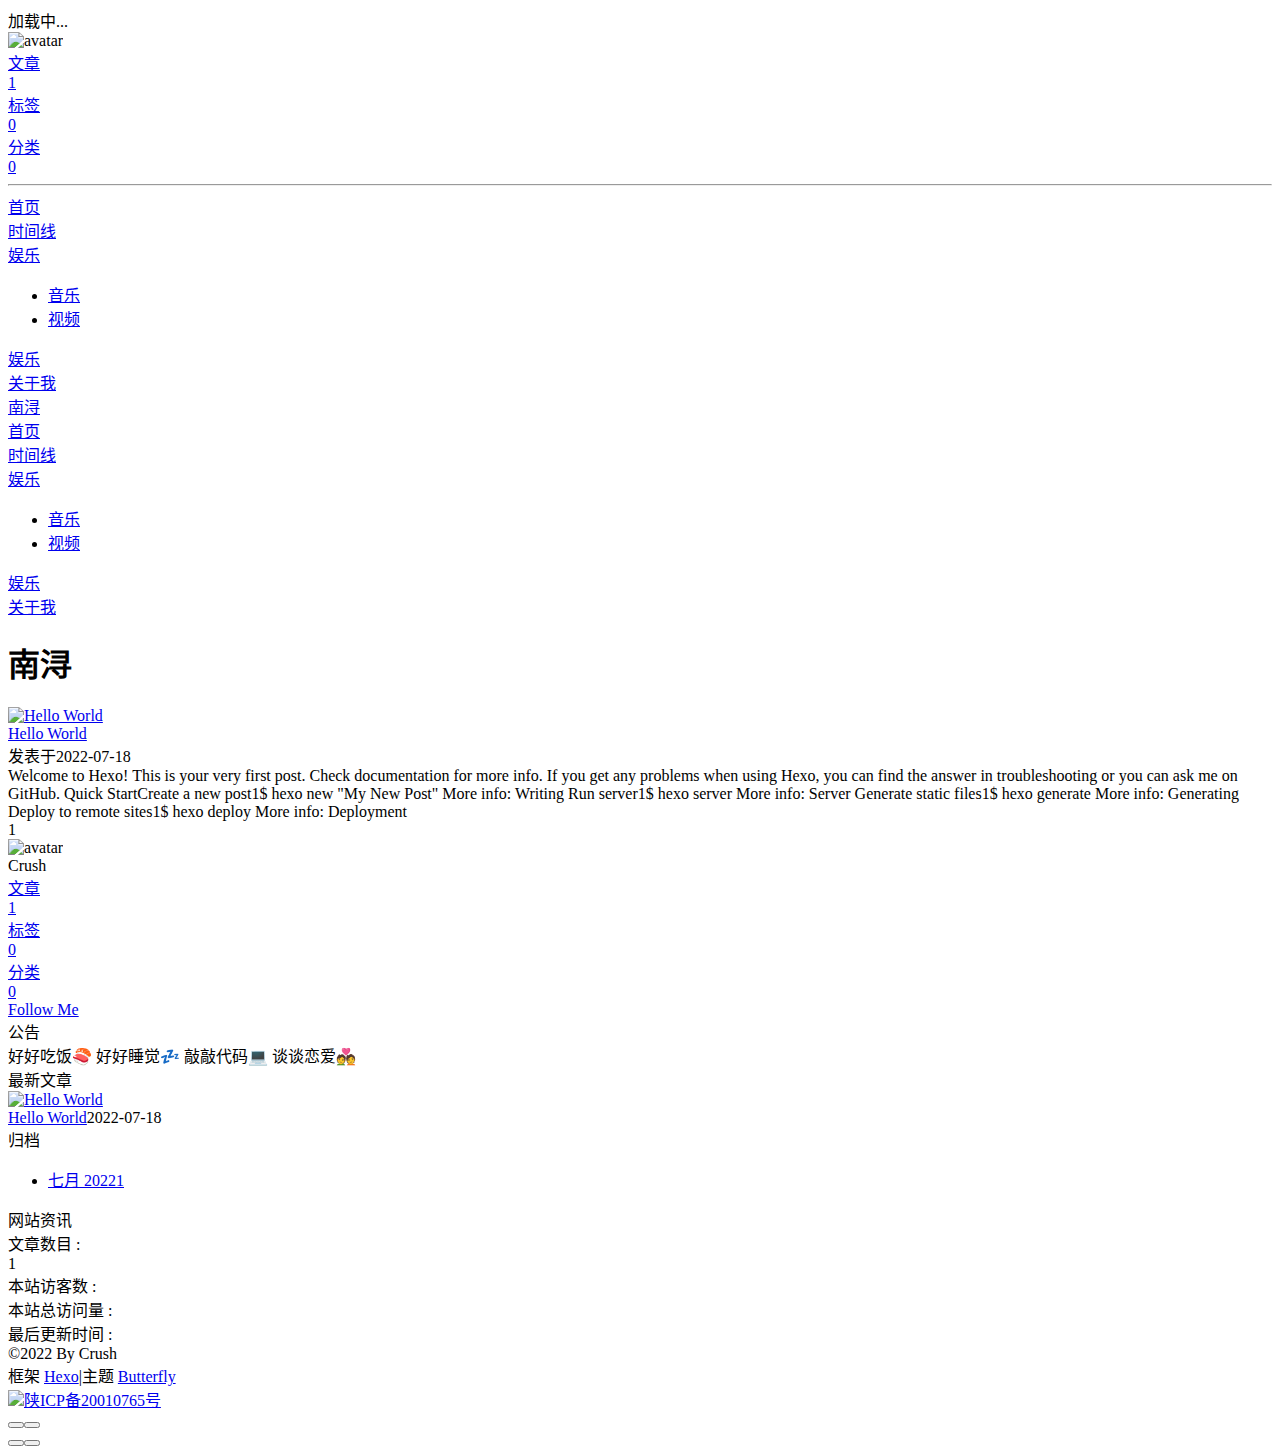
==== index.html @ 68c5a0be "修改网址参数" ====
<!DOCTYPE html><html lang="zh-CN" data-theme="light"><head><meta charset="UTF-8"><meta http-equiv="X-UA-Compatible" content="IE=edge"><meta name="viewport" content="width=device-width, initial-scale=1.0, maximum-scale=1.0, user-scalable=no"><title>南浔 - 如果你希望辉煌，那么你须脚不停步。</title><meta name="author" content="Crush"><meta name="copyright" content="Crush"><meta name="format-detection" content="telephone=no"><meta name="theme-color" content="#ffffff"><meta property="og:type" content="website">
<meta property="og:title" content="南浔">
<meta property="og:url" content="https://crush2020.github.io/index.html">
<meta property="og:site_name" content="南浔">
<meta property="og:locale" content="zh_CN">
<meta property="og:image" content="https://crush2020.github.io/img/user.jpg">
<meta property="article:author" content="Crush">
<meta name="twitter:card" content="summary">
<meta name="twitter:image" content="https://crush2020.github.io/img/user.jpg"><link rel="shortcut icon" href="/crush.github.io/img/favicon.png"><link rel="canonical" href="https://crush2020.github.io/"><link rel="preconnect" href="//cdn.jsdelivr.net"/><link rel="preconnect" href="//busuanzi.ibruce.info"/><link rel="stylesheet" href="/crush.github.io/css/index.css"><link rel="stylesheet" href="https://cdn.jsdelivr.net/npm/@fortawesome/fontawesome-free/css/all.min.css" media="print" onload="this.media='all'"><link rel="stylesheet" href="https://cdn.jsdelivr.net/npm/@fancyapps/ui/dist/fancybox.min.css" media="print" onload="this.media='all'"><script>const GLOBAL_CONFIG = { 
  root: '/crush.github.io/',
  algolia: undefined,
  localSearch: undefined,
  translate: undefined,
  noticeOutdate: undefined,
  highlight: {"plugin":"highlighjs","highlightCopy":true,"highlightLang":true,"highlightHeightLimit":false},
  copy: {
    success: '复制成功',
    error: '复制错误',
    noSupport: '浏览器不支持'
  },
  relativeDate: {
    homepage: false,
    post: false
  },
  runtime: '',
  date_suffix: {
    just: '刚刚',
    min: '分钟前',
    hour: '小时前',
    day: '天前',
    month: '个月前'
  },
  copyright: undefined,
  lightbox: 'fancybox',
  Snackbar: undefined,
  source: {
    justifiedGallery: {
      js: 'https://cdn.jsdelivr.net/npm/flickr-justified-gallery/dist/fjGallery.min.js',
      css: 'https://cdn.jsdelivr.net/npm/flickr-justified-gallery/dist/fjGallery.min.css'
    }
  },
  isPhotoFigcaption: false,
  islazyload: false,
  isAnchor: false
}</script><script id="config-diff">var GLOBAL_CONFIG_SITE = {
  title: '南浔',
  isPost: false,
  isHome: true,
  isHighlightShrink: false,
  isToc: false,
  postUpdate: '2022-07-19 15:09:48'
}</script><noscript><style type="text/css">
  #nav {
    opacity: 1
  }
  .justified-gallery img {
    opacity: 1
  }

  #recent-posts time,
  #post-meta time {
    display: inline !important
  }
</style></noscript><script>(win=>{
    win.saveToLocal = {
      set: function setWithExpiry(key, value, ttl) {
        if (ttl === 0) return
        const now = new Date()
        const expiryDay = ttl * 86400000
        const item = {
          value: value,
          expiry: now.getTime() + expiryDay,
        }
        localStorage.setItem(key, JSON.stringify(item))
      },

      get: function getWithExpiry(key) {
        const itemStr = localStorage.getItem(key)

        if (!itemStr) {
          return undefined
        }
        const item = JSON.parse(itemStr)
        const now = new Date()

        if (now.getTime() > item.expiry) {
          localStorage.removeItem(key)
          return undefined
        }
        return item.value
      }
    }
  
    win.getScript = url => new Promise((resolve, reject) => {
      const script = document.createElement('script')
      script.src = url
      script.async = true
      script.onerror = reject
      script.onload = script.onreadystatechange = function() {
        const loadState = this.readyState
        if (loadState && loadState !== 'loaded' && loadState !== 'complete') return
        script.onload = script.onreadystatechange = null
        resolve()
      }
      document.head.appendChild(script)
    })
  
      win.activateDarkMode = function () {
        document.documentElement.setAttribute('data-theme', 'dark')
        if (document.querySelector('meta[name="theme-color"]') !== null) {
          document.querySelector('meta[name="theme-color"]').setAttribute('content', '#0d0d0d')
        }
      }
      win.activateLightMode = function () {
        document.documentElement.setAttribute('data-theme', 'light')
        if (document.querySelector('meta[name="theme-color"]') !== null) {
          document.querySelector('meta[name="theme-color"]').setAttribute('content', '#ffffff')
        }
      }
      const t = saveToLocal.get('theme')
    
          if (t === 'dark') activateDarkMode()
          else if (t === 'light') activateLightMode()
        
      const asideStatus = saveToLocal.get('aside-status')
      if (asideStatus !== undefined) {
        if (asideStatus === 'hide') {
          document.documentElement.classList.add('hide-aside')
        } else {
          document.documentElement.classList.remove('hide-aside')
        }
      }
    
    const detectApple = () => {
      if(/iPad|iPhone|iPod|Macintosh/.test(navigator.userAgent)){
        document.documentElement.classList.add('apple')
      }
    }
    detectApple()
    })(window)</script><meta name="generator" content="Hexo 6.2.0"></head><body><div id="loading-box"><div class="loading-left-bg"></div><div class="loading-right-bg"></div><div class="spinner-box"><div class="configure-border-1"><div class="configure-core"></div></div><div class="configure-border-2"><div class="configure-core"></div></div><div class="loading-word">加载中...</div></div></div><div id="web_bg"></div><div id="sidebar"><div id="menu-mask"></div><div id="sidebar-menus"><div class="avatar-img is-center"><img src="/crush.github.io/img/user.jpg" onerror="onerror=null;src='/img/friend_404.gif'" alt="avatar"/></div><div class="sidebar-site-data site-data is-center"><a href="/crush.github.io/archives/"><div class="headline">文章</div><div class="length-num">1</div></a><a href="/crush.github.io/tags/"><div class="headline">标签</div><div class="length-num">0</div></a><a href="/crush.github.io/categories/"><div class="headline">分类</div><div class="length-num">0</div></a></div><hr/><div class="menus_items"><div class="menus_item"><a class="site-page" href="/crush.github.io/"><i class="fa-fw fas fa-home"></i><span> 首页</span></a></div><div class="menus_item"><a class="site-page" href="/crush.github.io/archives/"><i class="fa-fw fas fa-archive"></i><span> 时间线</span></a></div><div class="menus_item"><a class="site-page group" href="javascript:void(0);"><i class="fa-fw fas fa-list"></i><span> 娱乐</span><i class="fas fa-chevron-down"></i></a><ul class="menus_item_child"><li><a class="site-page child" href="/crush.github.io/music/"><i class="fa-fw fas fa-music"></i><span> 音乐</span></a></li><li><a class="site-page child" href="/crush.github.io/movies/"><i class="fa-fw fas fa-video"></i><span> 视频</span></a></li></ul></div><div class="menus_item"><a class="site-page" href="/crush.github.io/link/"><i class="fa-fw fas fa-link"></i><span> 娱乐</span></a></div><div class="menus_item"><a class="site-page" href="/crush.github.io/about/"><i class="fa-fw fas fa-heart"></i><span> 关于我</span></a></div></div></div></div><div class="page" id="body-wrap"><header class="full_page" id="page-header" style="background-image: url('/crush.github.io/img/back.jpg')"><nav id="nav"><span id="blog_name"><a id="site-name" href="/crush.github.io/">南浔</a></span><div id="menus"><div class="menus_items"><div class="menus_item"><a class="site-page" href="/crush.github.io/"><i class="fa-fw fas fa-home"></i><span> 首页</span></a></div><div class="menus_item"><a class="site-page" href="/crush.github.io/archives/"><i class="fa-fw fas fa-archive"></i><span> 时间线</span></a></div><div class="menus_item"><a class="site-page group" href="javascript:void(0);"><i class="fa-fw fas fa-list"></i><span> 娱乐</span><i class="fas fa-chevron-down"></i></a><ul class="menus_item_child"><li><a class="site-page child" href="/crush.github.io/music/"><i class="fa-fw fas fa-music"></i><span> 音乐</span></a></li><li><a class="site-page child" href="/crush.github.io/movies/"><i class="fa-fw fas fa-video"></i><span> 视频</span></a></li></ul></div><div class="menus_item"><a class="site-page" href="/crush.github.io/link/"><i class="fa-fw fas fa-link"></i><span> 娱乐</span></a></div><div class="menus_item"><a class="site-page" href="/crush.github.io/about/"><i class="fa-fw fas fa-heart"></i><span> 关于我</span></a></div></div><div id="toggle-menu"><a class="site-page"><i class="fas fa-bars fa-fw"></i></a></div></div></nav><div id="site-info"><h1 id="site-title">南浔</h1><div id="site-subtitle"><span id="subtitle"></span></div></div><div id="scroll-down"><i class="fas fa-angle-down scroll-down-effects"></i></div></header><main class="layout" id="content-inner"><div class="recent-posts" id="recent-posts"><div class="recent-post-item"><div class="post_cover left"><a href="/crush.github.io/2022/07/18/hello-world/" title="Hello World"><img class="post_bg" src="/crush.github.io/img/back.jpg" onerror="this.onerror=null;this.src='/crush.github.io/img/404.jpg'" alt="Hello World"></a></div><div class="recent-post-info"><a class="article-title" href="/crush.github.io/2022/07/18/hello-world/" title="Hello World">Hello World</a><div class="article-meta-wrap"><span class="post-meta-date"><i class="far fa-calendar-alt"></i><span class="article-meta-label">发表于</span><time datetime="2022-07-18T08:01:32.953Z" title="发表于 2022-07-18 16:01:32">2022-07-18</time></span></div><div class="content">Welcome to Hexo! This is your very first post. Check documentation for more info. If you get any problems when using Hexo, you can find the answer in troubleshooting or you can ask me on GitHub.
Quick StartCreate a new post1$ hexo new &quot;My New Post&quot;

More info: Writing
Run server1$ hexo server

More info: Server
Generate static files1$ hexo generate

More info: Generating
Deploy to remote sites1$ hexo deploy

More info: Deployment
</div></div></div><nav id="pagination"><div class="pagination"><span class="page-number current">1</span></div></nav></div><div class="aside-content" id="aside-content"><div class="card-widget card-info"><div class="is-center"><div class="avatar-img"><img src="/crush.github.io/img/user.jpg" onerror="this.onerror=null;this.src='/crush.github.io/img/friend_404.gif'" alt="avatar"/></div><div class="author-info__name">Crush</div><div class="author-info__description"></div></div><div class="card-info-data site-data is-center"><a href="/crush.github.io/archives/"><div class="headline">文章</div><div class="length-num">1</div></a><a href="/crush.github.io/tags/"><div class="headline">标签</div><div class="length-num">0</div></a><a href="/crush.github.io/categories/"><div class="headline">分类</div><div class="length-num">0</div></a></div><a id="card-info-btn" target="_blank" rel="noopener" href="https://github.com/crush2020"><i class="fab fa-github"></i><span>Follow Me</span></a></div><div class="card-widget card-announcement"><div class="item-headline"><i class="fas fa-bullhorn fa-shake"></i><span>公告</span></div><div class="announcement_content">好好吃饭🍣 好好睡觉💤 敲敲代码💻 谈谈恋爱💑</div></div><div class="sticky_layout"><div class="card-widget card-recent-post"><div class="item-headline"><i class="fas fa-history"></i><span>最新文章</span></div><div class="aside-list"><div class="aside-list-item"><a class="thumbnail" href="/crush.github.io/2022/07/18/hello-world/" title="Hello World"><img src="/crush.github.io/img/back.jpg" onerror="this.onerror=null;this.src='/crush.github.io/img/404.jpg'" alt="Hello World"/></a><div class="content"><a class="title" href="/crush.github.io/2022/07/18/hello-world/" title="Hello World">Hello World</a><time datetime="2022-07-18T08:01:32.953Z" title="发表于 2022-07-18 16:01:32">2022-07-18</time></div></div></div></div><div class="card-widget card-archives"><div class="item-headline"><i class="fas fa-archive"></i><span>归档</span></div><ul class="card-archive-list"><li class="card-archive-list-item"><a class="card-archive-list-link" href="/crush.github.io/archives/2022/07/"><span class="card-archive-list-date">七月 2022</span><span class="card-archive-list-count">1</span></a></li></ul></div><div class="card-widget card-webinfo"><div class="item-headline"><i class="fas fa-chart-line"></i><span>网站资讯</span></div><div class="webinfo"><div class="webinfo-item"><div class="item-name">文章数目 :</div><div class="item-count">1</div></div><div class="webinfo-item"><div class="item-name">本站访客数 :</div><div class="item-count" id="busuanzi_value_site_uv"><i class="fa-solid fa-spinner fa-spin"></i></div></div><div class="webinfo-item"><div class="item-name">本站总访问量 :</div><div class="item-count" id="busuanzi_value_site_pv"><i class="fa-solid fa-spinner fa-spin"></i></div></div><div class="webinfo-item"><div class="item-name">最后更新时间 :</div><div class="item-count" id="last-push-date" data-lastPushDate="2022-07-19T07:09:48.353Z"><i class="fa-solid fa-spinner fa-spin"></i></div></div></div></div></div></div></main><footer id="footer" style="background-image: url('/crush.github.io/img/back.jpg')"><div id="footer-wrap"><div class="copyright">&copy;2022 By Crush</div><div class="framework-info"><span>框架 </span><a target="_blank" rel="noopener" href="https://hexo.io">Hexo</a><span class="footer-separator">|</span><span>主题 </span><a target="_blank" rel="noopener" href="https://github.com/jerryc127/hexo-theme-butterfly">Butterfly</a></div><div class="footer_custom_text"><a target="_blank" rel="noopener" href="https://beian.miit.gov.cn/#/Integrated/index"><img class="icp-icon" src="https://g.csdnimg.cn/common/csdn-footer/images/badge.png"><span>陕ICP备20010765号</span></a></div></div></footer></div><div id="rightside"><div id="rightside-config-hide"><button id="darkmode" type="button" title="浅色和深色模式转换"><i class="fas fa-adjust"></i></button><button id="hide-aside-btn" type="button" title="单栏和双栏切换"><i class="fas fa-arrows-alt-h"></i></button></div><div id="rightside-config-show"><button id="rightside_config" type="button" title="设置"><i class="fas fa-cog fa-spin"></i></button><button id="go-up" type="button" title="回到顶部"><i class="fas fa-arrow-up"></i></button></div></div><div><script src="/crush.github.io/js/utils.js"></script><script src="/crush.github.io/js/main.js"></script><script src="https://cdn.jsdelivr.net/npm/@fancyapps/ui/dist/fancybox.umd.min.js"></script><script>var preloader = {
  endLoading: () => {
    document.body.style.overflow = 'auto';
    document.getElementById('loading-box').classList.add("loaded")
  },
  initLoading: () => {
    document.body.style.overflow = '';
    document.getElementById('loading-box').classList.remove("loaded")

  }
}
window.addEventListener('load',preloader.endLoading())</script><div class="js-pjax"><script>function subtitleType () {
  if (true) { 
    window.typed = new Typed("#subtitle", {
      strings: ["总是有人要赢的，为什么不能是我呢？"],
      startDelay: 300,
      typeSpeed: 150,
      loop: true,
      backSpeed: 50
    })
  } else {
    document.getElementById("subtitle").innerHTML = '总是有人要赢的，为什么不能是我呢？'
  }
}

if (true) {
  if (typeof Typed === 'function') {
    subtitleType()
  } else {
    getScript('https://cdn.jsdelivr.net/npm/typed.js/lib/typed.min.js').then(subtitleType)
  }
} else {
  subtitleType()
}</script></div><script id="click-show-text" src="https://cdn.jsdelivr.net/npm/butterfly-extsrc/dist/click-show-text.min.js" data-mobile="false" data-text="哈哈哈,嘻嘻嘻,嘤嘤嘤,嗡嗡嗡,喵喵喵" data-fontsize="15px" data-random="false" async="async"></script><script async data-pjax src="//busuanzi.ibruce.info/busuanzi/2.3/busuanzi.pure.mini.js"></script></div></body></html>
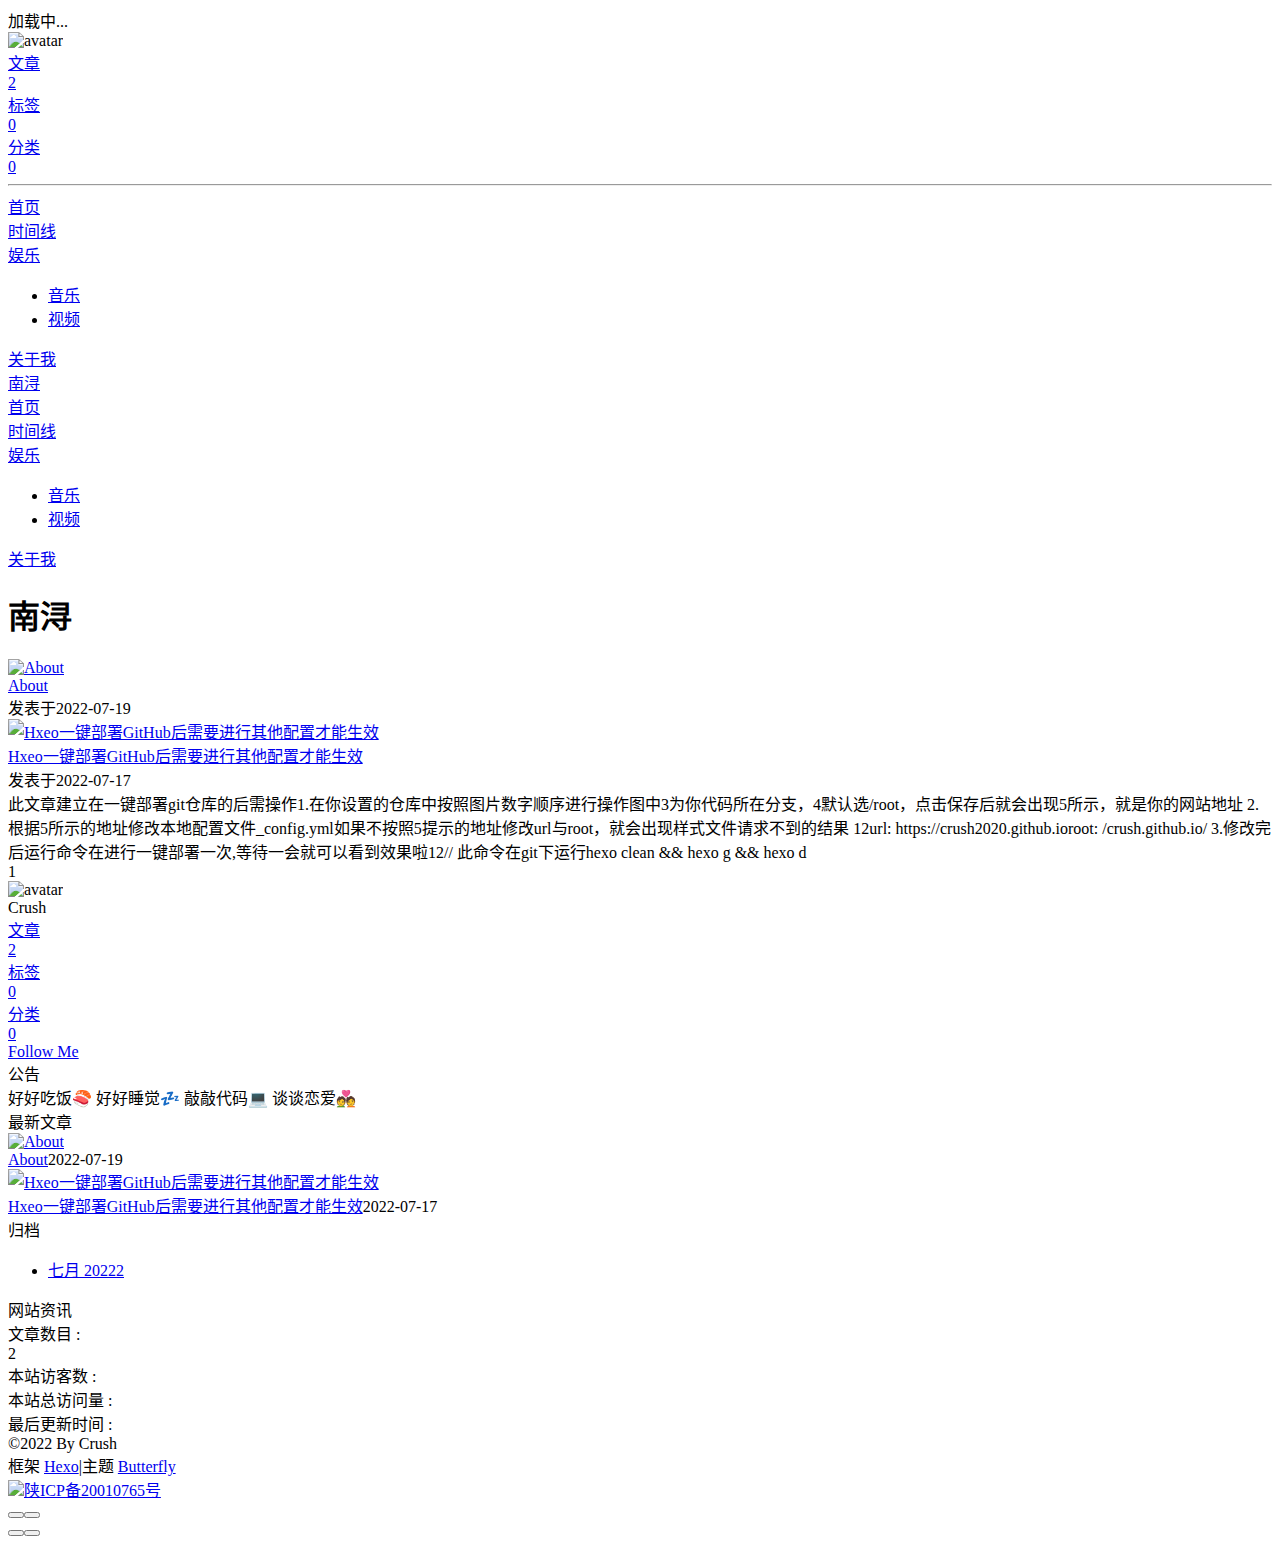
==== commit f573ad17: "修改网址参数" ====
--- a/index.html
+++ b/index.html
@@ -48,7 +48,7 @@
   isHome: true,
   isHighlightShrink: false,
   isToc: false,
-  postUpdate: '2022-07-19 15:09:48'
+  postUpdate: '2022-07-20 14:26:34'
 }</script><noscript><style type="text/css">
   #nav {
     opacity: 1
@@ -137,20 +137,11 @@
       }
     }
     detectApple()
-    })(window)</script><meta name="generator" content="Hexo 6.2.0"></head><body><div id="loading-box"><div class="loading-left-bg"></div><div class="loading-right-bg"></div><div class="spinner-box"><div class="configure-border-1"><div class="configure-core"></div></div><div class="configure-border-2"><div class="configure-core"></div></div><div class="loading-word">加载中...</div></div></div><div id="web_bg"></div><div id="sidebar"><div id="menu-mask"></div><div id="sidebar-menus"><div class="avatar-img is-center"><img src="/crush.github.io/img/user.jpg" onerror="onerror=null;src='/img/friend_404.gif'" alt="avatar"/></div><div class="sidebar-site-data site-data is-center"><a href="/crush.github.io/archives/"><div class="headline">文章</div><div class="length-num">1</div></a><a href="/crush.github.io/tags/"><div class="headline">标签</div><div class="length-num">0</div></a><a href="/crush.github.io/categories/"><div class="headline">分类</div><div class="length-num">0</div></a></div><hr/><div class="menus_items"><div class="menus_item"><a class="site-page" href="/crush.github.io/"><i class="fa-fw fas fa-home"></i><span> 首页</span></a></div><div class="menus_item"><a class="site-page" href="/crush.github.io/archives/"><i class="fa-fw fas fa-archive"></i><span> 时间线</span></a></div><div class="menus_item"><a class="site-page group" href="javascript:void(0);"><i class="fa-fw fas fa-list"></i><span> 娱乐</span><i class="fas fa-chevron-down"></i></a><ul class="menus_item_child"><li><a class="site-page child" href="/crush.github.io/music/"><i class="fa-fw fas fa-music"></i><span> 音乐</span></a></li><li><a class="site-page child" href="/crush.github.io/movies/"><i class="fa-fw fas fa-video"></i><span> 视频</span></a></li></ul></div><div class="menus_item"><a class="site-page" href="/crush.github.io/link/"><i class="fa-fw fas fa-link"></i><span> 娱乐</span></a></div><div class="menus_item"><a class="site-page" href="/crush.github.io/about/"><i class="fa-fw fas fa-heart"></i><span> 关于我</span></a></div></div></div></div><div class="page" id="body-wrap"><header class="full_page" id="page-header" style="background-image: url('/crush.github.io/img/back.jpg')"><nav id="nav"><span id="blog_name"><a id="site-name" href="/crush.github.io/">南浔</a></span><div id="menus"><div class="menus_items"><div class="menus_item"><a class="site-page" href="/crush.github.io/"><i class="fa-fw fas fa-home"></i><span> 首页</span></a></div><div class="menus_item"><a class="site-page" href="/crush.github.io/archives/"><i class="fa-fw fas fa-archive"></i><span> 时间线</span></a></div><div class="menus_item"><a class="site-page group" href="javascript:void(0);"><i class="fa-fw fas fa-list"></i><span> 娱乐</span><i class="fas fa-chevron-down"></i></a><ul class="menus_item_child"><li><a class="site-page child" href="/crush.github.io/music/"><i class="fa-fw fas fa-music"></i><span> 音乐</span></a></li><li><a class="site-page child" href="/crush.github.io/movies/"><i class="fa-fw fas fa-video"></i><span> 视频</span></a></li></ul></div><div class="menus_item"><a class="site-page" href="/crush.github.io/link/"><i class="fa-fw fas fa-link"></i><span> 娱乐</span></a></div><div class="menus_item"><a class="site-page" href="/crush.github.io/about/"><i class="fa-fw fas fa-heart"></i><span> 关于我</span></a></div></div><div id="toggle-menu"><a class="site-page"><i class="fas fa-bars fa-fw"></i></a></div></div></nav><div id="site-info"><h1 id="site-title">南浔</h1><div id="site-subtitle"><span id="subtitle"></span></div></div><div id="scroll-down"><i class="fas fa-angle-down scroll-down-effects"></i></div></header><main class="layout" id="content-inner"><div class="recent-posts" id="recent-posts"><div class="recent-post-item"><div class="post_cover left"><a href="/crush.github.io/2022/07/18/hello-world/" title="Hello World"><img class="post_bg" src="/crush.github.io/img/back.jpg" onerror="this.onerror=null;this.src='/crush.github.io/img/404.jpg'" alt="Hello World"></a></div><div class="recent-post-info"><a class="article-title" href="/crush.github.io/2022/07/18/hello-world/" title="Hello World">Hello World</a><div class="article-meta-wrap"><span class="post-meta-date"><i class="far fa-calendar-alt"></i><span class="article-meta-label">发表于</span><time datetime="2022-07-18T08:01:32.953Z" title="发表于 2022-07-18 16:01:32">2022-07-18</time></span></div><div class="content">Welcome to Hexo! This is your very first post. Check documentation for more info. If you get any problems when using Hexo, you can find the answer in troubleshooting or you can ask me on GitHub.
-Quick StartCreate a new post1$ hexo new &quot;My New Post&quot;
+    })(window)</script><meta name="generator" content="Hexo 6.2.0"></head><body><div id="loading-box"><div class="loading-left-bg"></div><div class="loading-right-bg"></div><div class="spinner-box"><div class="configure-border-1"><div class="configure-core"></div></div><div class="configure-border-2"><div class="configure-core"></div></div><div class="loading-word">加载中...</div></div></div><div id="web_bg"></div><div id="sidebar"><div id="menu-mask"></div><div id="sidebar-menus"><div class="avatar-img is-center"><img src="/crush.github.io/img/user.jpg" onerror="onerror=null;src='/img/friend_404.gif'" alt="avatar"/></div><div class="sidebar-site-data site-data is-center"><a href="/crush.github.io/archives/"><div class="headline">文章</div><div class="length-num">2</div></a><a href="/crush.github.io/tags/"><div class="headline">标签</div><div class="length-num">0</div></a><a href="/crush.github.io/categories/"><div class="headline">分类</div><div class="length-num">0</div></a></div><hr/><div class="menus_items"><div class="menus_item"><a class="site-page" href="/crush.github.io/"><i class="fa-fw fas fa-home"></i><span> 首页</span></a></div><div class="menus_item"><a class="site-page" href="/crush.github.io/archives/"><i class="fa-fw fas fa-archive"></i><span> 时间线</span></a></div><div class="menus_item"><a class="site-page group" href="javascript:void(0);"><i class="fa-fw fas fa-list"></i><span> 娱乐</span><i class="fas fa-chevron-down"></i></a><ul class="menus_item_child"><li><a class="site-page child" href="/crush.github.io/music/"><i class="fa-fw fas fa-music"></i><span> 音乐</span></a></li><li><a class="site-page child" href="/crush.github.io/movies/"><i class="fa-fw fas fa-video"></i><span> 视频</span></a></li></ul></div><div class="menus_item"><a class="site-page" href="/crush.github.io/about/"><i class="fa-fw fas fa-heart"></i><span> 关于我</span></a></div></div></div></div><div class="page" id="body-wrap"><header class="full_page" id="page-header" style="background-image: url('/crush.github.io/img/back.jpg')"><nav id="nav"><span id="blog_name"><a id="site-name" href="/crush.github.io/">南浔</a></span><div id="menus"><div class="menus_items"><div class="menus_item"><a class="site-page" href="/crush.github.io/"><i class="fa-fw fas fa-home"></i><span> 首页</span></a></div><div class="menus_item"><a class="site-page" href="/crush.github.io/archives/"><i class="fa-fw fas fa-archive"></i><span> 时间线</span></a></div><div class="menus_item"><a class="site-page group" href="javascript:void(0);"><i class="fa-fw fas fa-list"></i><span> 娱乐</span><i class="fas fa-chevron-down"></i></a><ul class="menus_item_child"><li><a class="site-page child" href="/crush.github.io/music/"><i class="fa-fw fas fa-music"></i><span> 音乐</span></a></li><li><a class="site-page child" href="/crush.github.io/movies/"><i class="fa-fw fas fa-video"></i><span> 视频</span></a></li></ul></div><div class="menus_item"><a class="site-page" href="/crush.github.io/about/"><i class="fa-fw fas fa-heart"></i><span> 关于我</span></a></div></div><div id="toggle-menu"><a class="site-page"><i class="fas fa-bars fa-fw"></i></a></div></div></nav><div id="site-info"><h1 id="site-title">南浔</h1><div id="site-subtitle"><span id="subtitle"></span></div></div><div id="scroll-down"><i class="fas fa-angle-down scroll-down-effects"></i></div></header><main class="layout" id="content-inner"><div class="recent-posts" id="recent-posts"><div class="recent-post-item"><div class="post_cover left"><a href="/crush.github.io/2022/07/19/About/" title="About"><img class="post_bg" src="/crush.github.io/img/back.jpg" onerror="this.onerror=null;this.src='/crush.github.io/img/404.jpg'" alt="About"></a></div><div class="recent-post-info"><a class="article-title" href="/crush.github.io/2022/07/19/About/" title="About">About</a><div class="article-meta-wrap"><span class="post-meta-date"><i class="far fa-calendar-alt"></i><span class="article-meta-label">发表于</span><time datetime="2022-07-19T07:36:34.000Z" title="发表于 2022-07-19 15:36:34">2022-07-19</time></span></div><div class="content"></div></div></div><div class="recent-post-item"><div class="post_cover right"><a href="/crush.github.io/2022/07/17/GitHubPages/" title="Hxeo一键部署GitHub后需要进行其他配置才能生效"><img class="post_bg" src="/crush.github.io/img/back.jpg" onerror="this.onerror=null;this.src='/crush.github.io/img/404.jpg'" alt="Hxeo一键部署GitHub后需要进行其他配置才能生效"></a></div><div class="recent-post-info"><a class="article-title" href="/crush.github.io/2022/07/17/GitHubPages/" title="Hxeo一键部署GitHub后需要进行其他配置才能生效">Hxeo一键部署GitHub后需要进行其他配置才能生效</a><div class="article-meta-wrap"><span class="post-meta-date"><i class="far fa-calendar-alt"></i><span class="article-meta-label">发表于</span><time datetime="2022-07-17T07:36:34.000Z" title="发表于 2022-07-17 15:36:34">2022-07-17</time></span></div><div class="content">此文章建立在一键部署git仓库的后需操作1.在你设置的仓库中按照图片数字顺序进行操作图中3为你代码所在分支，4默认选&#x2F;root，点击保存后就会出现5所示，就是你的网站地址
+2.根据5所示的地址修改本地配置文件_config.yml如果不按照5提示的地址修改url与root，就会出现样式文件请求不到的结果
+12url: https://crush2020.github.ioroot: /crush.github.io/
 
-More info: Writing
-Run server1$ hexo server
-
-More info: Server
-Generate static files1$ hexo generate
-
-More info: Generating
-Deploy to remote sites1$ hexo deploy
-
-More info: Deployment
-</div></div></div><nav id="pagination"><div class="pagination"><span class="page-number current">1</span></div></nav></div><div class="aside-content" id="aside-content"><div class="card-widget card-info"><div class="is-center"><div class="avatar-img"><img src="/crush.github.io/img/user.jpg" onerror="this.onerror=null;this.src='/crush.github.io/img/friend_404.gif'" alt="avatar"/></div><div class="author-info__name">Crush</div><div class="author-info__description"></div></div><div class="card-info-data site-data is-center"><a href="/crush.github.io/archives/"><div class="headline">文章</div><div class="length-num">1</div></a><a href="/crush.github.io/tags/"><div class="headline">标签</div><div class="length-num">0</div></a><a href="/crush.github.io/categories/"><div class="headline">分类</div><div class="length-num">0</div></a></div><a id="card-info-btn" target="_blank" rel="noopener" href="https://github.com/crush2020"><i class="fab fa-github"></i><span>Follow Me</span></a></div><div class="card-widget card-announcement"><div class="item-headline"><i class="fas fa-bullhorn fa-shake"></i><span>公告</span></div><div class="announcement_content">好好吃饭🍣 好好睡觉💤 敲敲代码💻 谈谈恋爱💑</div></div><div class="sticky_layout"><div class="card-widget card-recent-post"><div class="item-headline"><i class="fas fa-history"></i><span>最新文章</span></div><div class="aside-list"><div class="aside-list-item"><a class="thumbnail" href="/crush.github.io/2022/07/18/hello-world/" title="Hello World"><img src="/crush.github.io/img/back.jpg" onerror="this.onerror=null;this.src='/crush.github.io/img/404.jpg'" alt="Hello World"/></a><div class="content"><a class="title" href="/crush.github.io/2022/07/18/hello-world/" title="Hello World">Hello World</a><time datetime="2022-07-18T08:01:32.953Z" title="发表于 2022-07-18 16:01:32">2022-07-18</time></div></div></div></div><div class="card-widget card-archives"><div class="item-headline"><i class="fas fa-archive"></i><span>归档</span></div><ul class="card-archive-list"><li class="card-archive-list-item"><a class="card-archive-list-link" href="/crush.github.io/archives/2022/07/"><span class="card-archive-list-date">七月 2022</span><span class="card-archive-list-count">1</span></a></li></ul></div><div class="card-widget card-webinfo"><div class="item-headline"><i class="fas fa-chart-line"></i><span>网站资讯</span></div><div class="webinfo"><div class="webinfo-item"><div class="item-name">文章数目 :</div><div class="item-count">1</div></div><div class="webinfo-item"><div class="item-name">本站访客数 :</div><div class="item-count" id="busuanzi_value_site_uv"><i class="fa-solid fa-spinner fa-spin"></i></div></div><div class="webinfo-item"><div class="item-name">本站总访问量 :</div><div class="item-count" id="busuanzi_value_site_pv"><i class="fa-solid fa-spinner fa-spin"></i></div></div><div class="webinfo-item"><div class="item-name">最后更新时间 :</div><div class="item-count" id="last-push-date" data-lastPushDate="2022-07-19T07:09:48.353Z"><i class="fa-solid fa-spinner fa-spin"></i></div></div></div></div></div></div></main><footer id="footer" style="background-image: url('/crush.github.io/img/back.jpg')"><div id="footer-wrap"><div class="copyright">&copy;2022 By Crush</div><div class="framework-info"><span>框架 </span><a target="_blank" rel="noopener" href="https://hexo.io">Hexo</a><span class="footer-separator">|</span><span>主题 </span><a target="_blank" rel="noopener" href="https://github.com/jerryc127/hexo-theme-butterfly">Butterfly</a></div><div class="footer_custom_text"><a target="_blank" rel="noopener" href="https://beian.miit.gov.cn/#/Integrated/index"><img class="icp-icon" src="https://g.csdnimg.cn/common/csdn-footer/images/badge.png"><span>陕ICP备20010765号</span></a></div></div></footer></div><div id="rightside"><div id="rightside-config-hide"><button id="darkmode" type="button" title="浅色和深色模式转换"><i class="fas fa-adjust"></i></button><button id="hide-aside-btn" type="button" title="单栏和双栏切换"><i class="fas fa-arrows-alt-h"></i></button></div><div id="rightside-config-show"><button id="rightside_config" type="button" title="设置"><i class="fas fa-cog fa-spin"></i></button><button id="go-up" type="button" title="回到顶部"><i class="fas fa-arrow-up"></i></button></div></div><div><script src="/crush.github.io/js/utils.js"></script><script src="/crush.github.io/js/main.js"></script><script src="https://cdn.jsdelivr.net/npm/@fancyapps/ui/dist/fancybox.umd.min.js"></script><script>var preloader = {
+3.修改完后运行命令在进行一键部署一次,等待一会就可以看到效果啦12// 此命令在git下运行hexo clean &amp;&amp; hexo g &amp;&amp; hexo d</div></div></div><nav id="pagination"><div class="pagination"><span class="page-number current">1</span></div></nav></div><div class="aside-content" id="aside-content"><div class="card-widget card-info"><div class="is-center"><div class="avatar-img"><img src="/crush.github.io/img/user.jpg" onerror="this.onerror=null;this.src='/crush.github.io/img/friend_404.gif'" alt="avatar"/></div><div class="author-info__name">Crush</div><div class="author-info__description"></div></div><div class="card-info-data site-data is-center"><a href="/crush.github.io/archives/"><div class="headline">文章</div><div class="length-num">2</div></a><a href="/crush.github.io/tags/"><div class="headline">标签</div><div class="length-num">0</div></a><a href="/crush.github.io/categories/"><div class="headline">分类</div><div class="length-num">0</div></a></div><a id="card-info-btn" target="_blank" rel="noopener" href="https://github.com/crush2020"><i class="fab fa-github"></i><span>Follow Me</span></a></div><div class="card-widget card-announcement"><div class="item-headline"><i class="fas fa-bullhorn fa-shake"></i><span>公告</span></div><div class="announcement_content">好好吃饭🍣 好好睡觉💤 敲敲代码💻 谈谈恋爱💑</div></div><div class="sticky_layout"><div class="card-widget card-recent-post"><div class="item-headline"><i class="fas fa-history"></i><span>最新文章</span></div><div class="aside-list"><div class="aside-list-item"><a class="thumbnail" href="/crush.github.io/2022/07/19/About/" title="About"><img src="/crush.github.io/img/back.jpg" onerror="this.onerror=null;this.src='/crush.github.io/img/404.jpg'" alt="About"/></a><div class="content"><a class="title" href="/crush.github.io/2022/07/19/About/" title="About">About</a><time datetime="2022-07-19T07:36:34.000Z" title="发表于 2022-07-19 15:36:34">2022-07-19</time></div></div><div class="aside-list-item"><a class="thumbnail" href="/crush.github.io/2022/07/17/GitHubPages/" title="Hxeo一键部署GitHub后需要进行其他配置才能生效"><img src="/crush.github.io/img/back.jpg" onerror="this.onerror=null;this.src='/crush.github.io/img/404.jpg'" alt="Hxeo一键部署GitHub后需要进行其他配置才能生效"/></a><div class="content"><a class="title" href="/crush.github.io/2022/07/17/GitHubPages/" title="Hxeo一键部署GitHub后需要进行其他配置才能生效">Hxeo一键部署GitHub后需要进行其他配置才能生效</a><time datetime="2022-07-17T07:36:34.000Z" title="发表于 2022-07-17 15:36:34">2022-07-17</time></div></div></div></div><div class="card-widget card-archives"><div class="item-headline"><i class="fas fa-archive"></i><span>归档</span></div><ul class="card-archive-list"><li class="card-archive-list-item"><a class="card-archive-list-link" href="/crush.github.io/archives/2022/07/"><span class="card-archive-list-date">七月 2022</span><span class="card-archive-list-count">2</span></a></li></ul></div><div class="card-widget card-webinfo"><div class="item-headline"><i class="fas fa-chart-line"></i><span>网站资讯</span></div><div class="webinfo"><div class="webinfo-item"><div class="item-name">文章数目 :</div><div class="item-count">2</div></div><div class="webinfo-item"><div class="item-name">本站访客数 :</div><div class="item-count" id="busuanzi_value_site_uv"><i class="fa-solid fa-spinner fa-spin"></i></div></div><div class="webinfo-item"><div class="item-name">本站总访问量 :</div><div class="item-count" id="busuanzi_value_site_pv"><i class="fa-solid fa-spinner fa-spin"></i></div></div><div class="webinfo-item"><div class="item-name">最后更新时间 :</div><div class="item-count" id="last-push-date" data-lastPushDate="2022-07-20T06:26:34.016Z"><i class="fa-solid fa-spinner fa-spin"></i></div></div></div></div></div></div></main><footer id="footer" style="background-image: url('/crush.github.io/img/back.jpg')"><div id="footer-wrap"><div class="copyright">&copy;2022 By Crush</div><div class="framework-info"><span>框架 </span><a target="_blank" rel="noopener" href="https://hexo.io">Hexo</a><span class="footer-separator">|</span><span>主题 </span><a target="_blank" rel="noopener" href="https://github.com/jerryc127/hexo-theme-butterfly">Butterfly</a></div><div class="footer_custom_text"><a target="_blank" rel="noopener" href="https://beian.miit.gov.cn/#/Integrated/index"><img class="icp-icon" src="https://g.csdnimg.cn/common/csdn-footer/images/badge.png"><span>陕ICP备20010765号</span></a></div></div></footer></div><div id="rightside"><div id="rightside-config-hide"><button id="darkmode" type="button" title="浅色和深色模式转换"><i class="fas fa-adjust"></i></button><button id="hide-aside-btn" type="button" title="单栏和双栏切换"><i class="fas fa-arrows-alt-h"></i></button></div><div id="rightside-config-show"><button id="rightside_config" type="button" title="设置"><i class="fas fa-cog fa-spin"></i></button><button id="go-up" type="button" title="回到顶部"><i class="fas fa-arrow-up"></i></button></div></div><div><script src="/crush.github.io/js/utils.js"></script><script src="/crush.github.io/js/main.js"></script><script src="https://cdn.jsdelivr.net/npm/@fancyapps/ui/dist/fancybox.umd.min.js"></script><script>var preloader = {
   endLoading: () => {
     document.body.style.overflow = 'auto';
     document.getElementById('loading-box').classList.add("loaded")
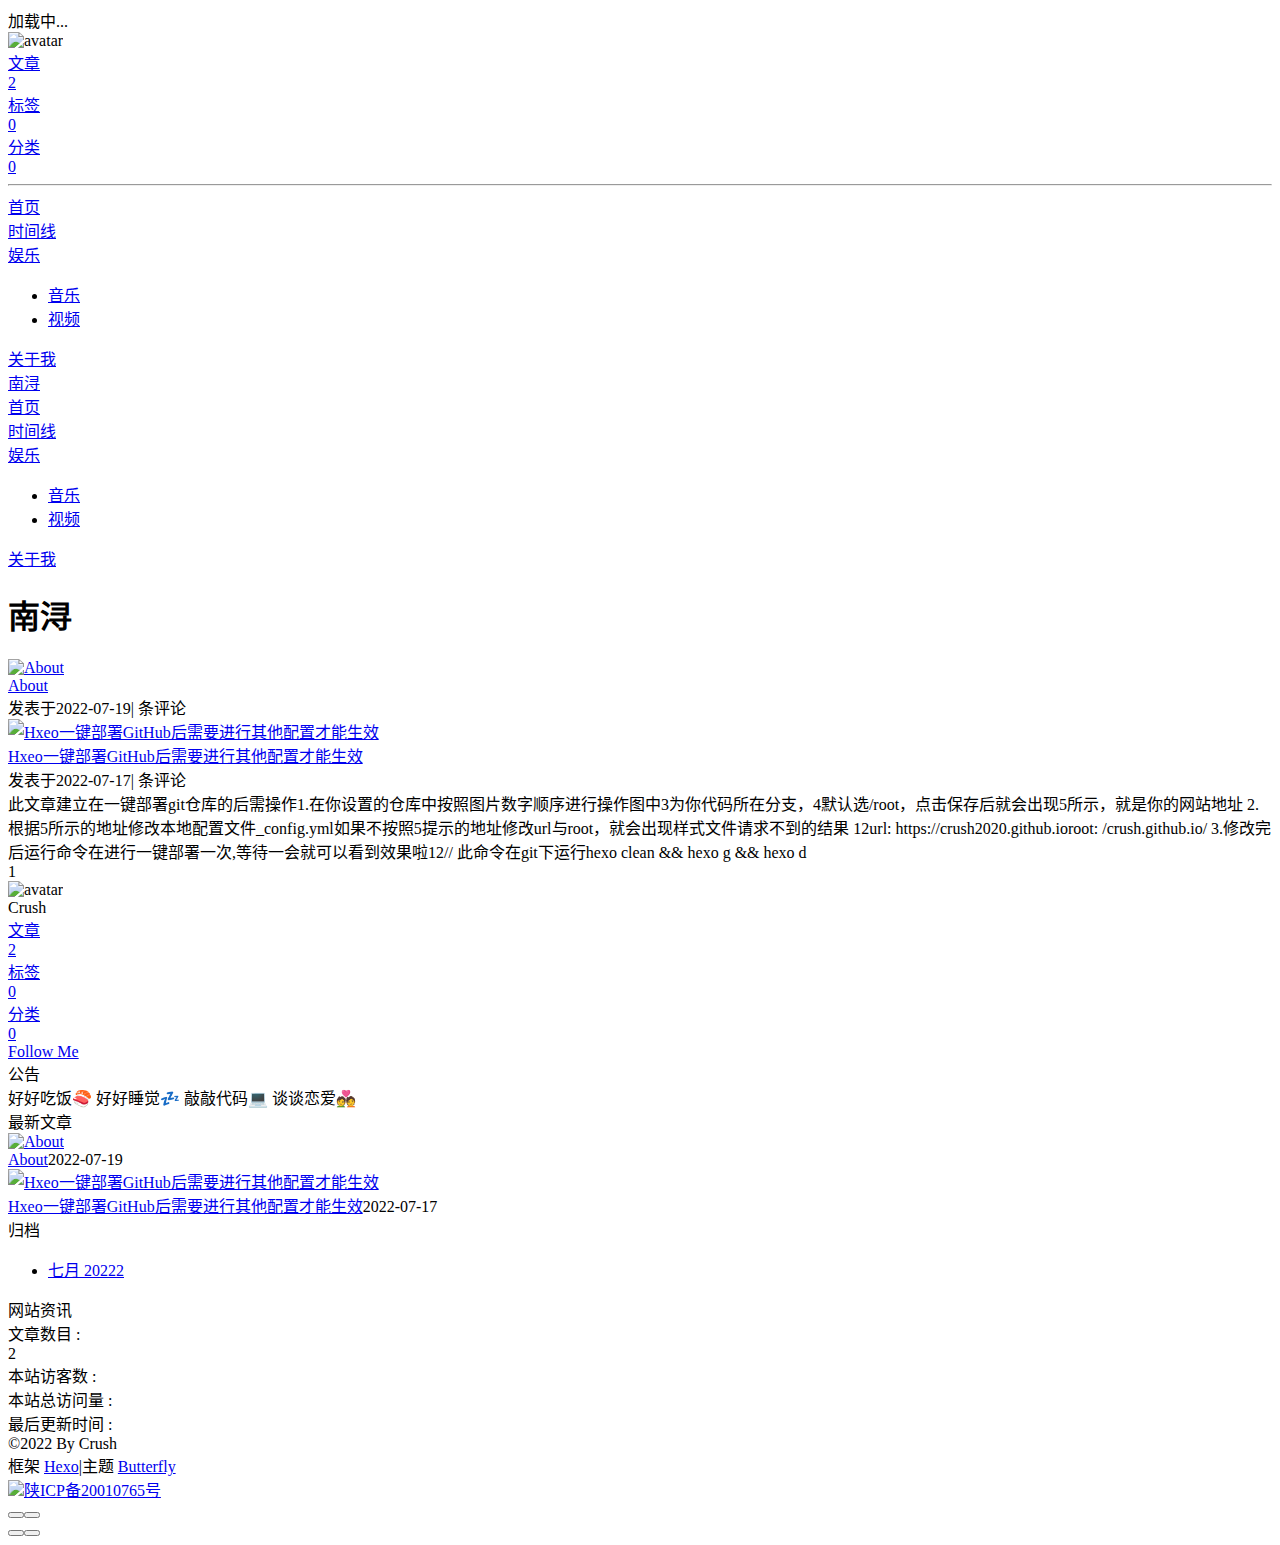
==== commit bc7c3adb: "修改网址参数" ====
--- a/index.html
+++ b/index.html
@@ -48,7 +48,7 @@
   isHome: true,
   isHighlightShrink: false,
   isToc: false,
-  postUpdate: '2022-07-20 14:26:34'
+  postUpdate: '2022-07-21 17:20:02'
 }</script><noscript><style type="text/css">
   #nav {
     opacity: 1
@@ -137,11 +137,15 @@
       }
     }
     detectApple()
-    })(window)</script><meta name="generator" content="Hexo 6.2.0"></head><body><div id="loading-box"><div class="loading-left-bg"></div><div class="loading-right-bg"></div><div class="spinner-box"><div class="configure-border-1"><div class="configure-core"></div></div><div class="configure-border-2"><div class="configure-core"></div></div><div class="loading-word">加载中...</div></div></div><div id="web_bg"></div><div id="sidebar"><div id="menu-mask"></div><div id="sidebar-menus"><div class="avatar-img is-center"><img src="/crush.github.io/img/user.jpg" onerror="onerror=null;src='/img/friend_404.gif'" alt="avatar"/></div><div class="sidebar-site-data site-data is-center"><a href="/crush.github.io/archives/"><div class="headline">文章</div><div class="length-num">2</div></a><a href="/crush.github.io/tags/"><div class="headline">标签</div><div class="length-num">0</div></a><a href="/crush.github.io/categories/"><div class="headline">分类</div><div class="length-num">0</div></a></div><hr/><div class="menus_items"><div class="menus_item"><a class="site-page" href="/crush.github.io/"><i class="fa-fw fas fa-home"></i><span> 首页</span></a></div><div class="menus_item"><a class="site-page" href="/crush.github.io/archives/"><i class="fa-fw fas fa-archive"></i><span> 时间线</span></a></div><div class="menus_item"><a class="site-page group" href="javascript:void(0);"><i class="fa-fw fas fa-list"></i><span> 娱乐</span><i class="fas fa-chevron-down"></i></a><ul class="menus_item_child"><li><a class="site-page child" href="/crush.github.io/music/"><i class="fa-fw fas fa-music"></i><span> 音乐</span></a></li><li><a class="site-page child" href="/crush.github.io/movies/"><i class="fa-fw fas fa-video"></i><span> 视频</span></a></li></ul></div><div class="menus_item"><a class="site-page" href="/crush.github.io/about/"><i class="fa-fw fas fa-heart"></i><span> 关于我</span></a></div></div></div></div><div class="page" id="body-wrap"><header class="full_page" id="page-header" style="background-image: url('/crush.github.io/img/back.jpg')"><nav id="nav"><span id="blog_name"><a id="site-name" href="/crush.github.io/">南浔</a></span><div id="menus"><div class="menus_items"><div class="menus_item"><a class="site-page" href="/crush.github.io/"><i class="fa-fw fas fa-home"></i><span> 首页</span></a></div><div class="menus_item"><a class="site-page" href="/crush.github.io/archives/"><i class="fa-fw fas fa-archive"></i><span> 时间线</span></a></div><div class="menus_item"><a class="site-page group" href="javascript:void(0);"><i class="fa-fw fas fa-list"></i><span> 娱乐</span><i class="fas fa-chevron-down"></i></a><ul class="menus_item_child"><li><a class="site-page child" href="/crush.github.io/music/"><i class="fa-fw fas fa-music"></i><span> 音乐</span></a></li><li><a class="site-page child" href="/crush.github.io/movies/"><i class="fa-fw fas fa-video"></i><span> 视频</span></a></li></ul></div><div class="menus_item"><a class="site-page" href="/crush.github.io/about/"><i class="fa-fw fas fa-heart"></i><span> 关于我</span></a></div></div><div id="toggle-menu"><a class="site-page"><i class="fas fa-bars fa-fw"></i></a></div></div></nav><div id="site-info"><h1 id="site-title">南浔</h1><div id="site-subtitle"><span id="subtitle"></span></div></div><div id="scroll-down"><i class="fas fa-angle-down scroll-down-effects"></i></div></header><main class="layout" id="content-inner"><div class="recent-posts" id="recent-posts"><div class="recent-post-item"><div class="post_cover left"><a href="/crush.github.io/2022/07/19/About/" title="About"><img class="post_bg" src="/crush.github.io/img/back.jpg" onerror="this.onerror=null;this.src='/crush.github.io/img/404.jpg'" alt="About"></a></div><div class="recent-post-info"><a class="article-title" href="/crush.github.io/2022/07/19/About/" title="About">About</a><div class="article-meta-wrap"><span class="post-meta-date"><i class="far fa-calendar-alt"></i><span class="article-meta-label">发表于</span><time datetime="2022-07-19T07:36:34.000Z" title="发表于 2022-07-19 15:36:34">2022-07-19</time></span></div><div class="content"></div></div></div><div class="recent-post-item"><div class="post_cover right"><a href="/crush.github.io/2022/07/17/GitHubPages/" title="Hxeo一键部署GitHub后需要进行其他配置才能生效"><img class="post_bg" src="/crush.github.io/img/back.jpg" onerror="this.onerror=null;this.src='/crush.github.io/img/404.jpg'" alt="Hxeo一键部署GitHub后需要进行其他配置才能生效"></a></div><div class="recent-post-info"><a class="article-title" href="/crush.github.io/2022/07/17/GitHubPages/" title="Hxeo一键部署GitHub后需要进行其他配置才能生效">Hxeo一键部署GitHub后需要进行其他配置才能生效</a><div class="article-meta-wrap"><span class="post-meta-date"><i class="far fa-calendar-alt"></i><span class="article-meta-label">发表于</span><time datetime="2022-07-17T07:36:34.000Z" title="发表于 2022-07-17 15:36:34">2022-07-17</time></span></div><div class="content">此文章建立在一键部署git仓库的后需操作1.在你设置的仓库中按照图片数字顺序进行操作图中3为你代码所在分支，4默认选&#x2F;root，点击保存后就会出现5所示，就是你的网站地址
+    })(window)</script><meta name="generator" content="Hexo 6.2.0"></head><body><div id="loading-box"><div class="loading-left-bg"></div><div class="loading-right-bg"></div><div class="spinner-box"><div class="configure-border-1"><div class="configure-core"></div></div><div class="configure-border-2"><div class="configure-core"></div></div><div class="loading-word">加载中...</div></div></div><div id="web_bg"></div><div id="sidebar"><div id="menu-mask"></div><div id="sidebar-menus"><div class="avatar-img is-center"><img src="/crush.github.io/img/user.jpg" onerror="onerror=null;src='/img/friend_404.gif'" alt="avatar"/></div><div class="sidebar-site-data site-data is-center"><a href="/crush.github.io/archives/"><div class="headline">文章</div><div class="length-num">2</div></a><a href="/crush.github.io/tags/"><div class="headline">标签</div><div class="length-num">0</div></a><a href="/crush.github.io/categories/"><div class="headline">分类</div><div class="length-num">0</div></a></div><hr/><div class="menus_items"><div class="menus_item"><a class="site-page" href="/crush.github.io/"><i class="fa-fw fas fa-home"></i><span> 首页</span></a></div><div class="menus_item"><a class="site-page" href="/crush.github.io/archives/"><i class="fa-fw fas fa-archive"></i><span> 时间线</span></a></div><div class="menus_item"><a class="site-page group" href="javascript:void(0);"><i class="fa-fw fas fa-list"></i><span> 娱乐</span><i class="fas fa-chevron-down"></i></a><ul class="menus_item_child"><li><a class="site-page child" href="/crush.github.io/music/"><i class="fa-fw fas fa-music"></i><span> 音乐</span></a></li><li><a class="site-page child" href="/crush.github.io/movies/"><i class="fa-fw fas fa-video"></i><span> 视频</span></a></li></ul></div><div class="menus_item"><a class="site-page" href="/crush.github.io/about/"><i class="fa-fw fas fa-heart"></i><span> 关于我</span></a></div></div></div></div><div class="page" id="body-wrap"><header class="full_page" id="page-header" style="background-image: url('/crush.github.io/img/back.jpg')"><nav id="nav"><span id="blog_name"><a id="site-name" href="/crush.github.io/">南浔</a></span><div id="menus"><div class="menus_items"><div class="menus_item"><a class="site-page" href="/crush.github.io/"><i class="fa-fw fas fa-home"></i><span> 首页</span></a></div><div class="menus_item"><a class="site-page" href="/crush.github.io/archives/"><i class="fa-fw fas fa-archive"></i><span> 时间线</span></a></div><div class="menus_item"><a class="site-page group" href="javascript:void(0);"><i class="fa-fw fas fa-list"></i><span> 娱乐</span><i class="fas fa-chevron-down"></i></a><ul class="menus_item_child"><li><a class="site-page child" href="/crush.github.io/music/"><i class="fa-fw fas fa-music"></i><span> 音乐</span></a></li><li><a class="site-page child" href="/crush.github.io/movies/"><i class="fa-fw fas fa-video"></i><span> 视频</span></a></li></ul></div><div class="menus_item"><a class="site-page" href="/crush.github.io/about/"><i class="fa-fw fas fa-heart"></i><span> 关于我</span></a></div></div><div id="toggle-menu"><a class="site-page"><i class="fas fa-bars fa-fw"></i></a></div></div></nav><div id="site-info"><h1 id="site-title">南浔</h1><div id="site-subtitle"><span id="subtitle"></span></div></div><div id="scroll-down"><i class="fas fa-angle-down scroll-down-effects"></i></div></header><main class="layout" id="content-inner"><div class="recent-posts" id="recent-posts"><div class="recent-post-item"><div class="post_cover left"><a href="/crush.github.io/2022/07/19/About/" title="About"><img class="post_bg" src="/crush.github.io/img/back.jpg" onerror="this.onerror=null;this.src='/crush.github.io/img/404.jpg'" alt="About"></a></div><div class="recent-post-info"><a class="article-title" href="/crush.github.io/2022/07/19/About/" title="About">About</a><div class="article-meta-wrap"><span class="post-meta-date"><i class="far fa-calendar-alt"></i><span class="article-meta-label">发表于</span><time datetime="2022-07-19T07:36:34.000Z" title="发表于 2022-07-19 15:36:34">2022-07-19</time></span><span class="article-meta"><span class="article-meta-separator">|</span><i class="fas fa-comments"></i><a href="/crush.github.io/2022/07/19/About/#post-comment"><span class="valine-comment-count" data-xid="/crush.github.io/2022/07/19/About/"><i class="fa-solid fa-spinner fa-spin"></i></span></a><span class="article-meta-label"> 条评论</span></span></div><div class="content"></div></div></div><div class="recent-post-item"><div class="post_cover right"><a href="/crush.github.io/2022/07/17/GitHubPages/" title="Hxeo一键部署GitHub后需要进行其他配置才能生效"><img class="post_bg" src="/crush.github.io/img/back.jpg" onerror="this.onerror=null;this.src='/crush.github.io/img/404.jpg'" alt="Hxeo一键部署GitHub后需要进行其他配置才能生效"></a></div><div class="recent-post-info"><a class="article-title" href="/crush.github.io/2022/07/17/GitHubPages/" title="Hxeo一键部署GitHub后需要进行其他配置才能生效">Hxeo一键部署GitHub后需要进行其他配置才能生效</a><div class="article-meta-wrap"><span class="post-meta-date"><i class="far fa-calendar-alt"></i><span class="article-meta-label">发表于</span><time datetime="2022-07-17T07:36:34.000Z" title="发表于 2022-07-17 15:36:34">2022-07-17</time></span><span class="article-meta"><span class="article-meta-separator">|</span><i class="fas fa-comments"></i><a href="/crush.github.io/2022/07/17/GitHubPages/#post-comment"><span class="valine-comment-count" data-xid="/crush.github.io/2022/07/17/GitHubPages/"><i class="fa-solid fa-spinner fa-spin"></i></span></a><span class="article-meta-label"> 条评论</span></span></div><div class="content">此文章建立在一键部署git仓库的后需操作1.在你设置的仓库中按照图片数字顺序进行操作图中3为你代码所在分支，4默认选&#x2F;root，点击保存后就会出现5所示，就是你的网站地址
+
+
+
+
 2.根据5所示的地址修改本地配置文件_config.yml如果不按照5提示的地址修改url与root，就会出现样式文件请求不到的结果
 12url: https://crush2020.github.ioroot: /crush.github.io/
 
-3.修改完后运行命令在进行一键部署一次,等待一会就可以看到效果啦12// 此命令在git下运行hexo clean &amp;&amp; hexo g &amp;&amp; hexo d</div></div></div><nav id="pagination"><div class="pagination"><span class="page-number current">1</span></div></nav></div><div class="aside-content" id="aside-content"><div class="card-widget card-info"><div class="is-center"><div class="avatar-img"><img src="/crush.github.io/img/user.jpg" onerror="this.onerror=null;this.src='/crush.github.io/img/friend_404.gif'" alt="avatar"/></div><div class="author-info__name">Crush</div><div class="author-info__description"></div></div><div class="card-info-data site-data is-center"><a href="/crush.github.io/archives/"><div class="headline">文章</div><div class="length-num">2</div></a><a href="/crush.github.io/tags/"><div class="headline">标签</div><div class="length-num">0</div></a><a href="/crush.github.io/categories/"><div class="headline">分类</div><div class="length-num">0</div></a></div><a id="card-info-btn" target="_blank" rel="noopener" href="https://github.com/crush2020"><i class="fab fa-github"></i><span>Follow Me</span></a></div><div class="card-widget card-announcement"><div class="item-headline"><i class="fas fa-bullhorn fa-shake"></i><span>公告</span></div><div class="announcement_content">好好吃饭🍣 好好睡觉💤 敲敲代码💻 谈谈恋爱💑</div></div><div class="sticky_layout"><div class="card-widget card-recent-post"><div class="item-headline"><i class="fas fa-history"></i><span>最新文章</span></div><div class="aside-list"><div class="aside-list-item"><a class="thumbnail" href="/crush.github.io/2022/07/19/About/" title="About"><img src="/crush.github.io/img/back.jpg" onerror="this.onerror=null;this.src='/crush.github.io/img/404.jpg'" alt="About"/></a><div class="content"><a class="title" href="/crush.github.io/2022/07/19/About/" title="About">About</a><time datetime="2022-07-19T07:36:34.000Z" title="发表于 2022-07-19 15:36:34">2022-07-19</time></div></div><div class="aside-list-item"><a class="thumbnail" href="/crush.github.io/2022/07/17/GitHubPages/" title="Hxeo一键部署GitHub后需要进行其他配置才能生效"><img src="/crush.github.io/img/back.jpg" onerror="this.onerror=null;this.src='/crush.github.io/img/404.jpg'" alt="Hxeo一键部署GitHub后需要进行其他配置才能生效"/></a><div class="content"><a class="title" href="/crush.github.io/2022/07/17/GitHubPages/" title="Hxeo一键部署GitHub后需要进行其他配置才能生效">Hxeo一键部署GitHub后需要进行其他配置才能生效</a><time datetime="2022-07-17T07:36:34.000Z" title="发表于 2022-07-17 15:36:34">2022-07-17</time></div></div></div></div><div class="card-widget card-archives"><div class="item-headline"><i class="fas fa-archive"></i><span>归档</span></div><ul class="card-archive-list"><li class="card-archive-list-item"><a class="card-archive-list-link" href="/crush.github.io/archives/2022/07/"><span class="card-archive-list-date">七月 2022</span><span class="card-archive-list-count">2</span></a></li></ul></div><div class="card-widget card-webinfo"><div class="item-headline"><i class="fas fa-chart-line"></i><span>网站资讯</span></div><div class="webinfo"><div class="webinfo-item"><div class="item-name">文章数目 :</div><div class="item-count">2</div></div><div class="webinfo-item"><div class="item-name">本站访客数 :</div><div class="item-count" id="busuanzi_value_site_uv"><i class="fa-solid fa-spinner fa-spin"></i></div></div><div class="webinfo-item"><div class="item-name">本站总访问量 :</div><div class="item-count" id="busuanzi_value_site_pv"><i class="fa-solid fa-spinner fa-spin"></i></div></div><div class="webinfo-item"><div class="item-name">最后更新时间 :</div><div class="item-count" id="last-push-date" data-lastPushDate="2022-07-20T06:26:34.016Z"><i class="fa-solid fa-spinner fa-spin"></i></div></div></div></div></div></div></main><footer id="footer" style="background-image: url('/crush.github.io/img/back.jpg')"><div id="footer-wrap"><div class="copyright">&copy;2022 By Crush</div><div class="framework-info"><span>框架 </span><a target="_blank" rel="noopener" href="https://hexo.io">Hexo</a><span class="footer-separator">|</span><span>主题 </span><a target="_blank" rel="noopener" href="https://github.com/jerryc127/hexo-theme-butterfly">Butterfly</a></div><div class="footer_custom_text"><a target="_blank" rel="noopener" href="https://beian.miit.gov.cn/#/Integrated/index"><img class="icp-icon" src="https://g.csdnimg.cn/common/csdn-footer/images/badge.png"><span>陕ICP备20010765号</span></a></div></div></footer></div><div id="rightside"><div id="rightside-config-hide"><button id="darkmode" type="button" title="浅色和深色模式转换"><i class="fas fa-adjust"></i></button><button id="hide-aside-btn" type="button" title="单栏和双栏切换"><i class="fas fa-arrows-alt-h"></i></button></div><div id="rightside-config-show"><button id="rightside_config" type="button" title="设置"><i class="fas fa-cog fa-spin"></i></button><button id="go-up" type="button" title="回到顶部"><i class="fas fa-arrow-up"></i></button></div></div><div><script src="/crush.github.io/js/utils.js"></script><script src="/crush.github.io/js/main.js"></script><script src="https://cdn.jsdelivr.net/npm/@fancyapps/ui/dist/fancybox.umd.min.js"></script><script>var preloader = {
+3.修改完后运行命令在进行一键部署一次,等待一会就可以看到效果啦12// 此命令在git下运行hexo clean &amp;&amp; hexo g &amp;&amp; hexo d</div></div></div><nav id="pagination"><div class="pagination"><span class="page-number current">1</span></div></nav></div><div class="aside-content" id="aside-content"><div class="card-widget card-info"><div class="is-center"><div class="avatar-img"><img src="/crush.github.io/img/user.jpg" onerror="this.onerror=null;this.src='/crush.github.io/img/friend_404.gif'" alt="avatar"/></div><div class="author-info__name">Crush</div><div class="author-info__description"></div></div><div class="card-info-data site-data is-center"><a href="/crush.github.io/archives/"><div class="headline">文章</div><div class="length-num">2</div></a><a href="/crush.github.io/tags/"><div class="headline">标签</div><div class="length-num">0</div></a><a href="/crush.github.io/categories/"><div class="headline">分类</div><div class="length-num">0</div></a></div><a id="card-info-btn" target="_blank" rel="noopener" href="https://github.com/crush2020"><i class="fab fa-github"></i><span>Follow Me</span></a></div><div class="card-widget card-announcement"><div class="item-headline"><i class="fas fa-bullhorn fa-shake"></i><span>公告</span></div><div class="announcement_content">好好吃饭🍣 好好睡觉💤 敲敲代码💻 谈谈恋爱💑</div></div><div class="sticky_layout"><div class="card-widget card-recent-post"><div class="item-headline"><i class="fas fa-history"></i><span>最新文章</span></div><div class="aside-list"><div class="aside-list-item"><a class="thumbnail" href="/crush.github.io/2022/07/19/About/" title="About"><img src="/crush.github.io/img/back.jpg" onerror="this.onerror=null;this.src='/crush.github.io/img/404.jpg'" alt="About"/></a><div class="content"><a class="title" href="/crush.github.io/2022/07/19/About/" title="About">About</a><time datetime="2022-07-19T07:36:34.000Z" title="发表于 2022-07-19 15:36:34">2022-07-19</time></div></div><div class="aside-list-item"><a class="thumbnail" href="/crush.github.io/2022/07/17/GitHubPages/" title="Hxeo一键部署GitHub后需要进行其他配置才能生效"><img src="/crush.github.io/img/back.jpg" onerror="this.onerror=null;this.src='/crush.github.io/img/404.jpg'" alt="Hxeo一键部署GitHub后需要进行其他配置才能生效"/></a><div class="content"><a class="title" href="/crush.github.io/2022/07/17/GitHubPages/" title="Hxeo一键部署GitHub后需要进行其他配置才能生效">Hxeo一键部署GitHub后需要进行其他配置才能生效</a><time datetime="2022-07-17T07:36:34.000Z" title="发表于 2022-07-17 15:36:34">2022-07-17</time></div></div></div></div><div class="card-widget card-archives"><div class="item-headline"><i class="fas fa-archive"></i><span>归档</span></div><ul class="card-archive-list"><li class="card-archive-list-item"><a class="card-archive-list-link" href="/crush.github.io/archives/2022/07/"><span class="card-archive-list-date">七月 2022</span><span class="card-archive-list-count">2</span></a></li></ul></div><div class="card-widget card-webinfo"><div class="item-headline"><i class="fas fa-chart-line"></i><span>网站资讯</span></div><div class="webinfo"><div class="webinfo-item"><div class="item-name">文章数目 :</div><div class="item-count">2</div></div><div class="webinfo-item"><div class="item-name">本站访客数 :</div><div class="item-count" id="busuanzi_value_site_uv"><i class="fa-solid fa-spinner fa-spin"></i></div></div><div class="webinfo-item"><div class="item-name">本站总访问量 :</div><div class="item-count" id="busuanzi_value_site_pv"><i class="fa-solid fa-spinner fa-spin"></i></div></div><div class="webinfo-item"><div class="item-name">最后更新时间 :</div><div class="item-count" id="last-push-date" data-lastPushDate="2022-07-21T09:20:02.579Z"><i class="fa-solid fa-spinner fa-spin"></i></div></div></div></div></div></div></main><footer id="footer" style="background-image: url('/crush.github.io/img/back.jpg')"><div id="footer-wrap"><div class="copyright">&copy;2022 By Crush</div><div class="framework-info"><span>框架 </span><a target="_blank" rel="noopener" href="https://hexo.io">Hexo</a><span class="footer-separator">|</span><span>主题 </span><a target="_blank" rel="noopener" href="https://github.com/jerryc127/hexo-theme-butterfly">Butterfly</a></div><div class="footer_custom_text"><a target="_blank" rel="noopener" href="https://beian.miit.gov.cn/#/Integrated/index"><img class="icp-icon" src="https://g.csdnimg.cn/common/csdn-footer/images/badge.png"><span>陕ICP备20010765号</span></a></div></div></footer></div><div id="rightside"><div id="rightside-config-hide"><button id="darkmode" type="button" title="浅色和深色模式转换"><i class="fas fa-adjust"></i></button><button id="hide-aside-btn" type="button" title="单栏和双栏切换"><i class="fas fa-arrows-alt-h"></i></button></div><div id="rightside-config-show"><button id="rightside_config" type="button" title="设置"><i class="fas fa-cog fa-spin"></i></button><button id="go-up" type="button" title="回到顶部"><i class="fas fa-arrow-up"></i></button></div></div><div><script src="/crush.github.io/js/utils.js"></script><script src="/crush.github.io/js/main.js"></script><script src="https://cdn.jsdelivr.net/npm/@fancyapps/ui/dist/fancybox.umd.min.js"></script><script>var preloader = {
   endLoading: () => {
     document.body.style.overflow = 'auto';
     document.getElementById('loading-box').classList.add("loaded")
@@ -152,7 +156,25 @@
 
   }
 }
-window.addEventListener('load',preloader.endLoading())</script><div class="js-pjax"><script>function subtitleType () {
+window.addEventListener('load',preloader.endLoading())</script><div class="js-pjax"><script>(() => {
+  function loadValine () {
+    function initValine () {
+      let initData = {
+        el: '#vcomment',
+        appId: '',
+        appKey: '',
+        serverURLs: ''
+      }
+      
+      const valine = new Valine(initData)
+    }
+
+    if (typeof Valine === 'function') initValine() 
+    else getScript('https://cdn.jsdelivr.net/npm/valine/dist/Valine.min.js').then(initValine)
+  }
+
+  window.pjax ? loadValine() : window.addEventListener('load', loadValine)
+})()</script><script>function subtitleType () {
   if (true) { 
     window.typed = new Typed("#subtitle", {
       strings: ["总是有人要赢的，为什么不能是我呢？"],
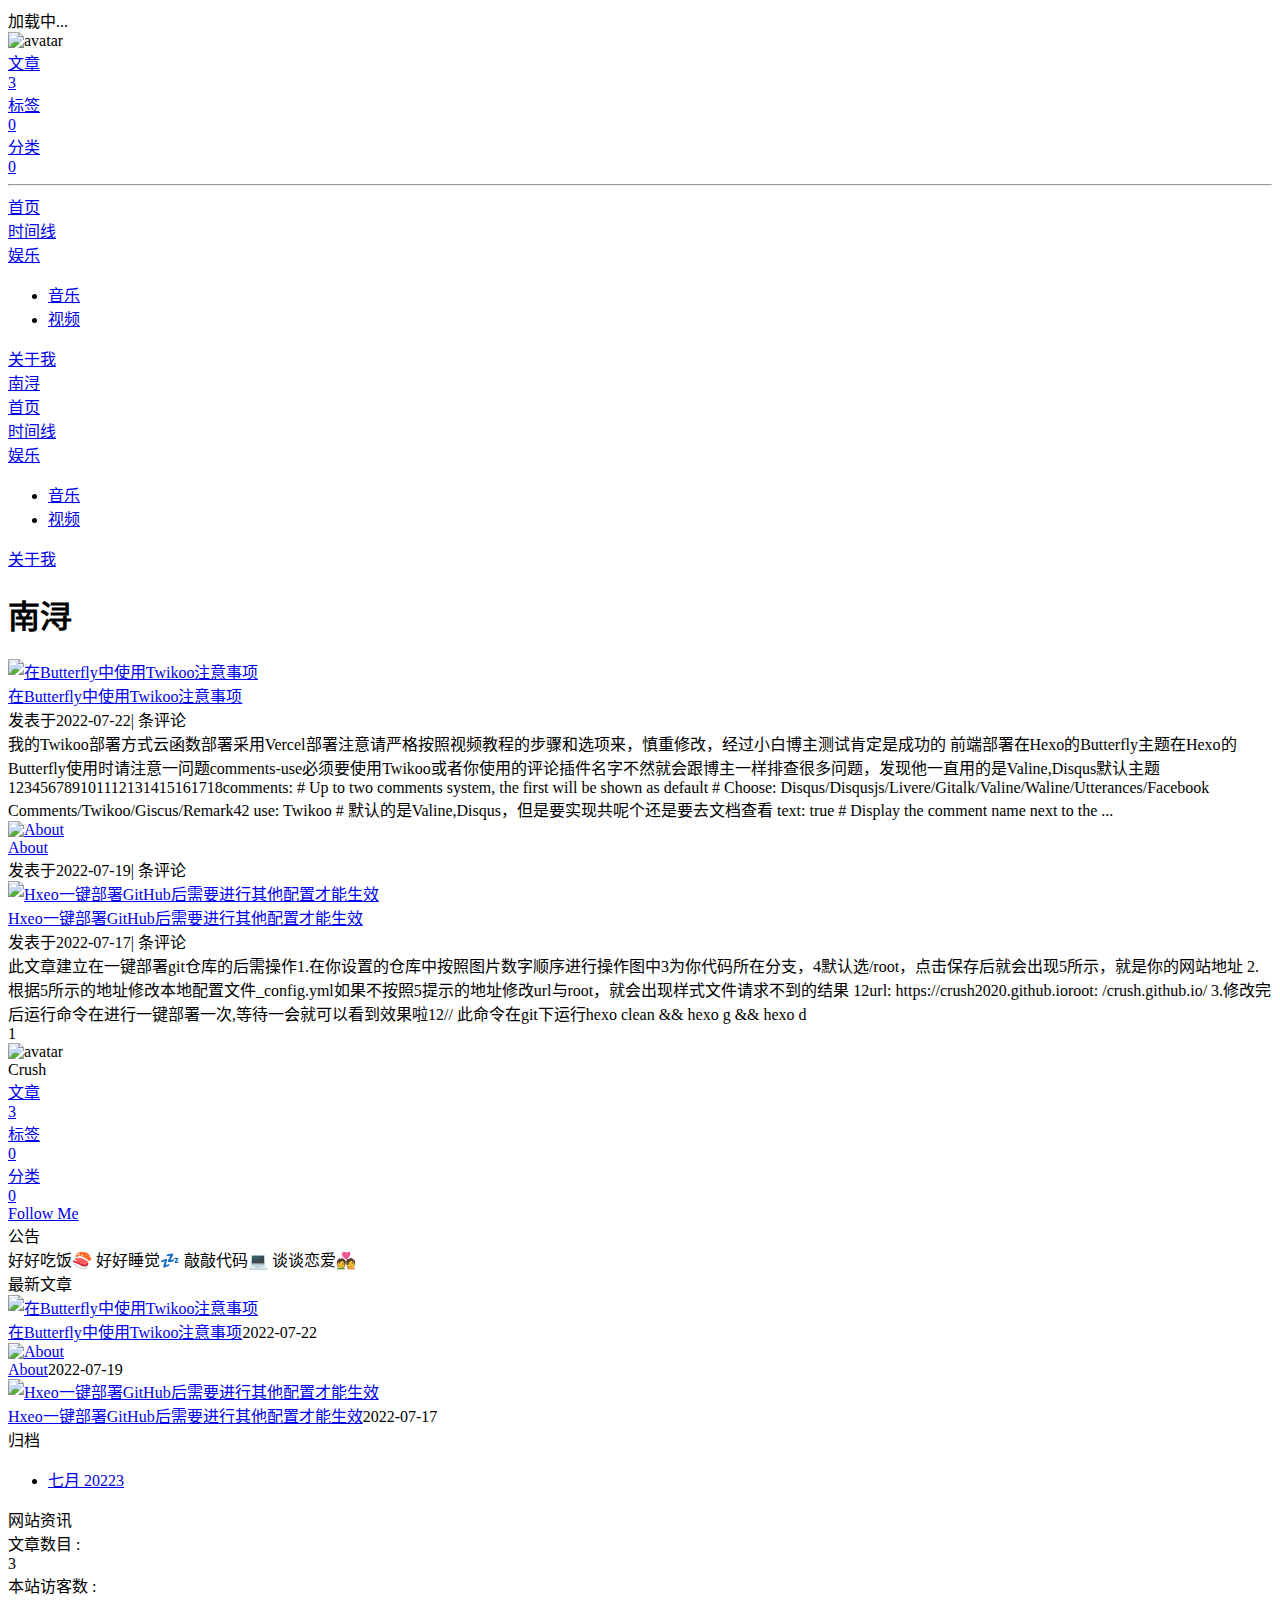
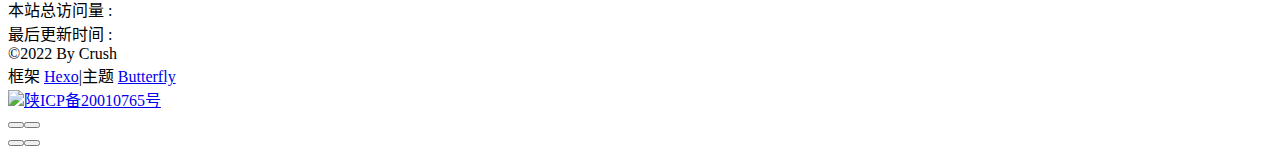
==== commit 0c446b67: "更新文章" ====
--- a/index.html
+++ b/index.html
@@ -48,7 +48,7 @@
   isHome: true,
   isHighlightShrink: false,
   isToc: false,
-  postUpdate: '2022-07-21 17:20:02'
+  postUpdate: '2022-07-22 11:01:15'
 }</script><noscript><style type="text/css">
   #nav {
     opacity: 1
@@ -137,7 +137,9 @@
       }
     }
     detectApple()
-    })(window)</script><meta name="generator" content="Hexo 6.2.0"></head><body><div id="loading-box"><div class="loading-left-bg"></div><div class="loading-right-bg"></div><div class="spinner-box"><div class="configure-border-1"><div class="configure-core"></div></div><div class="configure-border-2"><div class="configure-core"></div></div><div class="loading-word">加载中...</div></div></div><div id="web_bg"></div><div id="sidebar"><div id="menu-mask"></div><div id="sidebar-menus"><div class="avatar-img is-center"><img src="/crush.github.io/img/user.jpg" onerror="onerror=null;src='/img/friend_404.gif'" alt="avatar"/></div><div class="sidebar-site-data site-data is-center"><a href="/crush.github.io/archives/"><div class="headline">文章</div><div class="length-num">2</div></a><a href="/crush.github.io/tags/"><div class="headline">标签</div><div class="length-num">0</div></a><a href="/crush.github.io/categories/"><div class="headline">分类</div><div class="length-num">0</div></a></div><hr/><div class="menus_items"><div class="menus_item"><a class="site-page" href="/crush.github.io/"><i class="fa-fw fas fa-home"></i><span> 首页</span></a></div><div class="menus_item"><a class="site-page" href="/crush.github.io/archives/"><i class="fa-fw fas fa-archive"></i><span> 时间线</span></a></div><div class="menus_item"><a class="site-page group" href="javascript:void(0);"><i class="fa-fw fas fa-list"></i><span> 娱乐</span><i class="fas fa-chevron-down"></i></a><ul class="menus_item_child"><li><a class="site-page child" href="/crush.github.io/music/"><i class="fa-fw fas fa-music"></i><span> 音乐</span></a></li><li><a class="site-page child" href="/crush.github.io/movies/"><i class="fa-fw fas fa-video"></i><span> 视频</span></a></li></ul></div><div class="menus_item"><a class="site-page" href="/crush.github.io/about/"><i class="fa-fw fas fa-heart"></i><span> 关于我</span></a></div></div></div></div><div class="page" id="body-wrap"><header class="full_page" id="page-header" style="background-image: url('/crush.github.io/img/back.jpg')"><nav id="nav"><span id="blog_name"><a id="site-name" href="/crush.github.io/">南浔</a></span><div id="menus"><div class="menus_items"><div class="menus_item"><a class="site-page" href="/crush.github.io/"><i class="fa-fw fas fa-home"></i><span> 首页</span></a></div><div class="menus_item"><a class="site-page" href="/crush.github.io/archives/"><i class="fa-fw fas fa-archive"></i><span> 时间线</span></a></div><div class="menus_item"><a class="site-page group" href="javascript:void(0);"><i class="fa-fw fas fa-list"></i><span> 娱乐</span><i class="fas fa-chevron-down"></i></a><ul class="menus_item_child"><li><a class="site-page child" href="/crush.github.io/music/"><i class="fa-fw fas fa-music"></i><span> 音乐</span></a></li><li><a class="site-page child" href="/crush.github.io/movies/"><i class="fa-fw fas fa-video"></i><span> 视频</span></a></li></ul></div><div class="menus_item"><a class="site-page" href="/crush.github.io/about/"><i class="fa-fw fas fa-heart"></i><span> 关于我</span></a></div></div><div id="toggle-menu"><a class="site-page"><i class="fas fa-bars fa-fw"></i></a></div></div></nav><div id="site-info"><h1 id="site-title">南浔</h1><div id="site-subtitle"><span id="subtitle"></span></div></div><div id="scroll-down"><i class="fas fa-angle-down scroll-down-effects"></i></div></header><main class="layout" id="content-inner"><div class="recent-posts" id="recent-posts"><div class="recent-post-item"><div class="post_cover left"><a href="/crush.github.io/2022/07/19/About/" title="About"><img class="post_bg" src="/crush.github.io/img/back.jpg" onerror="this.onerror=null;this.src='/crush.github.io/img/404.jpg'" alt="About"></a></div><div class="recent-post-info"><a class="article-title" href="/crush.github.io/2022/07/19/About/" title="About">About</a><div class="article-meta-wrap"><span class="post-meta-date"><i class="far fa-calendar-alt"></i><span class="article-meta-label">发表于</span><time datetime="2022-07-19T07:36:34.000Z" title="发表于 2022-07-19 15:36:34">2022-07-19</time></span><span class="article-meta"><span class="article-meta-separator">|</span><i class="fas fa-comments"></i><a href="/crush.github.io/2022/07/19/About/#post-comment"><span class="valine-comment-count" data-xid="/crush.github.io/2022/07/19/About/"><i class="fa-solid fa-spinner fa-spin"></i></span></a><span class="article-meta-label"> 条评论</span></span></div><div class="content"></div></div></div><div class="recent-post-item"><div class="post_cover right"><a href="/crush.github.io/2022/07/17/GitHubPages/" title="Hxeo一键部署GitHub后需要进行其他配置才能生效"><img class="post_bg" src="/crush.github.io/img/back.jpg" onerror="this.onerror=null;this.src='/crush.github.io/img/404.jpg'" alt="Hxeo一键部署GitHub后需要进行其他配置才能生效"></a></div><div class="recent-post-info"><a class="article-title" href="/crush.github.io/2022/07/17/GitHubPages/" title="Hxeo一键部署GitHub后需要进行其他配置才能生效">Hxeo一键部署GitHub后需要进行其他配置才能生效</a><div class="article-meta-wrap"><span class="post-meta-date"><i class="far fa-calendar-alt"></i><span class="article-meta-label">发表于</span><time datetime="2022-07-17T07:36:34.000Z" title="发表于 2022-07-17 15:36:34">2022-07-17</time></span><span class="article-meta"><span class="article-meta-separator">|</span><i class="fas fa-comments"></i><a href="/crush.github.io/2022/07/17/GitHubPages/#post-comment"><span class="valine-comment-count" data-xid="/crush.github.io/2022/07/17/GitHubPages/"><i class="fa-solid fa-spinner fa-spin"></i></span></a><span class="article-meta-label"> 条评论</span></span></div><div class="content">此文章建立在一键部署git仓库的后需操作1.在你设置的仓库中按照图片数字顺序进行操作图中3为你代码所在分支，4默认选&#x2F;root，点击保存后就会出现5所示，就是你的网站地址
+    })(window)</script><meta name="generator" content="Hexo 6.2.0"></head><body><div id="loading-box"><div class="loading-left-bg"></div><div class="loading-right-bg"></div><div class="spinner-box"><div class="configure-border-1"><div class="configure-core"></div></div><div class="configure-border-2"><div class="configure-core"></div></div><div class="loading-word">加载中...</div></div></div><div id="web_bg"></div><div id="sidebar"><div id="menu-mask"></div><div id="sidebar-menus"><div class="avatar-img is-center"><img src="/crush.github.io/img/user.jpg" onerror="onerror=null;src='/img/friend_404.gif'" alt="avatar"/></div><div class="sidebar-site-data site-data is-center"><a href="/crush.github.io/archives/"><div class="headline">文章</div><div class="length-num">3</div></a><a href="/crush.github.io/tags/"><div class="headline">标签</div><div class="length-num">0</div></a><a href="/crush.github.io/categories/"><div class="headline">分类</div><div class="length-num">0</div></a></div><hr/><div class="menus_items"><div class="menus_item"><a class="site-page" href="/crush.github.io/"><i class="fa-fw fas fa-home"></i><span> 首页</span></a></div><div class="menus_item"><a class="site-page" href="/crush.github.io/archives/"><i class="fa-fw fas fa-archive"></i><span> 时间线</span></a></div><div class="menus_item"><a class="site-page group" href="javascript:void(0);"><i class="fa-fw fas fa-list"></i><span> 娱乐</span><i class="fas fa-chevron-down"></i></a><ul class="menus_item_child"><li><a class="site-page child" href="/crush.github.io/music/"><i class="fa-fw fas fa-music"></i><span> 音乐</span></a></li><li><a class="site-page child" href="/crush.github.io/movies/"><i class="fa-fw fas fa-video"></i><span> 视频</span></a></li></ul></div><div class="menus_item"><a class="site-page" href="/crush.github.io/about/"><i class="fa-fw fas fa-heart"></i><span> 关于我</span></a></div></div></div></div><div class="page" id="body-wrap"><header class="full_page" id="page-header" style="background-image: url('/crush.github.io/img/back.jpg')"><nav id="nav"><span id="blog_name"><a id="site-name" href="/crush.github.io/">南浔</a></span><div id="menus"><div class="menus_items"><div class="menus_item"><a class="site-page" href="/crush.github.io/"><i class="fa-fw fas fa-home"></i><span> 首页</span></a></div><div class="menus_item"><a class="site-page" href="/crush.github.io/archives/"><i class="fa-fw fas fa-archive"></i><span> 时间线</span></a></div><div class="menus_item"><a class="site-page group" href="javascript:void(0);"><i class="fa-fw fas fa-list"></i><span> 娱乐</span><i class="fas fa-chevron-down"></i></a><ul class="menus_item_child"><li><a class="site-page child" href="/crush.github.io/music/"><i class="fa-fw fas fa-music"></i><span> 音乐</span></a></li><li><a class="site-page child" href="/crush.github.io/movies/"><i class="fa-fw fas fa-video"></i><span> 视频</span></a></li></ul></div><div class="menus_item"><a class="site-page" href="/crush.github.io/about/"><i class="fa-fw fas fa-heart"></i><span> 关于我</span></a></div></div><div id="toggle-menu"><a class="site-page"><i class="fas fa-bars fa-fw"></i></a></div></div></nav><div id="site-info"><h1 id="site-title">南浔</h1><div id="site-subtitle"><span id="subtitle"></span></div></div><div id="scroll-down"><i class="fas fa-angle-down scroll-down-effects"></i></div></header><main class="layout" id="content-inner"><div class="recent-posts" id="recent-posts"><div class="recent-post-item"><div class="post_cover left"><a href="/crush.github.io/2022/07/22/butterflyUseTwikoo/" title="在Butterfly中使用Twikoo注意事项"><img class="post_bg" src="/crush.github.io/img/back.jpg" onerror="this.onerror=null;this.src='/crush.github.io/img/404.jpg'" alt="在Butterfly中使用Twikoo注意事项"></a></div><div class="recent-post-info"><a class="article-title" href="/crush.github.io/2022/07/22/butterflyUseTwikoo/" title="在Butterfly中使用Twikoo注意事项">在Butterfly中使用Twikoo注意事项</a><div class="article-meta-wrap"><span class="post-meta-date"><i class="far fa-calendar-alt"></i><span class="article-meta-label">发表于</span><time datetime="2022-07-22T07:36:34.000Z" title="发表于 2022-07-22 15:36:34">2022-07-22</time></span><span class="article-meta"><span class="article-meta-separator">|</span><i class="fas fa-comments"></i><a class="twikoo-count" href="/crush.github.io/2022/07/22/butterflyUseTwikoo/#post-comment"><i class="fa-solid fa-spinner fa-spin"></i></a><span class="article-meta-label"> 条评论</span></span></div><div class="content">我的Twikoo部署方式云函数部署采用Vercel部署注意请严格按照视频教程的步骤和选项来，慎重修改，经过小白博主测试肯定是成功的
+前端部署在Hexo的Butterfly主题在Hexo的Butterfly使用时请注意一问题comments-use必须要使用Twikoo或者你使用的评论插件名字不然就会跟博主一样排查很多问题，发现他一直用的是Valine,Disqus默认主题
+123456789101112131415161718comments:  # Up to two comments system, the first will be shown as default  # Choose: Disqus/Disqusjs/Livere/Gitalk/Valine/Waline/Utterances/Facebook Comments/Twikoo/Giscus/Remark42  use: Twikoo   # 默认的是Valine,Disqus，但是要实现共呢个还是要去文档查看  text: true # Display the comment name next to the  ...</div></div></div><div class="recent-post-item"><div class="post_cover right"><a href="/crush.github.io/2022/07/19/About/" title="About"><img class="post_bg" src="/crush.github.io/img/back.jpg" onerror="this.onerror=null;this.src='/crush.github.io/img/404.jpg'" alt="About"></a></div><div class="recent-post-info"><a class="article-title" href="/crush.github.io/2022/07/19/About/" title="About">About</a><div class="article-meta-wrap"><span class="post-meta-date"><i class="far fa-calendar-alt"></i><span class="article-meta-label">发表于</span><time datetime="2022-07-19T07:36:34.000Z" title="发表于 2022-07-19 15:36:34">2022-07-19</time></span><span class="article-meta"><span class="article-meta-separator">|</span><i class="fas fa-comments"></i><a class="twikoo-count" href="/crush.github.io/2022/07/19/About/#post-comment"><i class="fa-solid fa-spinner fa-spin"></i></a><span class="article-meta-label"> 条评论</span></span></div><div class="content"></div></div></div><div class="recent-post-item"><div class="post_cover left"><a href="/crush.github.io/2022/07/17/GitHubPages/" title="Hxeo一键部署GitHub后需要进行其他配置才能生效"><img class="post_bg" src="/crush.github.io/img/back.jpg" onerror="this.onerror=null;this.src='/crush.github.io/img/404.jpg'" alt="Hxeo一键部署GitHub后需要进行其他配置才能生效"></a></div><div class="recent-post-info"><a class="article-title" href="/crush.github.io/2022/07/17/GitHubPages/" title="Hxeo一键部署GitHub后需要进行其他配置才能生效">Hxeo一键部署GitHub后需要进行其他配置才能生效</a><div class="article-meta-wrap"><span class="post-meta-date"><i class="far fa-calendar-alt"></i><span class="article-meta-label">发表于</span><time datetime="2022-07-17T07:36:34.000Z" title="发表于 2022-07-17 15:36:34">2022-07-17</time></span><span class="article-meta"><span class="article-meta-separator">|</span><i class="fas fa-comments"></i><a class="twikoo-count" href="/crush.github.io/2022/07/17/GitHubPages/#post-comment"><i class="fa-solid fa-spinner fa-spin"></i></a><span class="article-meta-label"> 条评论</span></span></div><div class="content">此文章建立在一键部署git仓库的后需操作1.在你设置的仓库中按照图片数字顺序进行操作图中3为你代码所在分支，4默认选&#x2F;root，点击保存后就会出现5所示，就是你的网站地址
 
 
 
@@ -145,7 +147,7 @@
 2.根据5所示的地址修改本地配置文件_config.yml如果不按照5提示的地址修改url与root，就会出现样式文件请求不到的结果
 12url: https://crush2020.github.ioroot: /crush.github.io/
 
-3.修改完后运行命令在进行一键部署一次,等待一会就可以看到效果啦12// 此命令在git下运行hexo clean &amp;&amp; hexo g &amp;&amp; hexo d</div></div></div><nav id="pagination"><div class="pagination"><span class="page-number current">1</span></div></nav></div><div class="aside-content" id="aside-content"><div class="card-widget card-info"><div class="is-center"><div class="avatar-img"><img src="/crush.github.io/img/user.jpg" onerror="this.onerror=null;this.src='/crush.github.io/img/friend_404.gif'" alt="avatar"/></div><div class="author-info__name">Crush</div><div class="author-info__description"></div></div><div class="card-info-data site-data is-center"><a href="/crush.github.io/archives/"><div class="headline">文章</div><div class="length-num">2</div></a><a href="/crush.github.io/tags/"><div class="headline">标签</div><div class="length-num">0</div></a><a href="/crush.github.io/categories/"><div class="headline">分类</div><div class="length-num">0</div></a></div><a id="card-info-btn" target="_blank" rel="noopener" href="https://github.com/crush2020"><i class="fab fa-github"></i><span>Follow Me</span></a></div><div class="card-widget card-announcement"><div class="item-headline"><i class="fas fa-bullhorn fa-shake"></i><span>公告</span></div><div class="announcement_content">好好吃饭🍣 好好睡觉💤 敲敲代码💻 谈谈恋爱💑</div></div><div class="sticky_layout"><div class="card-widget card-recent-post"><div class="item-headline"><i class="fas fa-history"></i><span>最新文章</span></div><div class="aside-list"><div class="aside-list-item"><a class="thumbnail" href="/crush.github.io/2022/07/19/About/" title="About"><img src="/crush.github.io/img/back.jpg" onerror="this.onerror=null;this.src='/crush.github.io/img/404.jpg'" alt="About"/></a><div class="content"><a class="title" href="/crush.github.io/2022/07/19/About/" title="About">About</a><time datetime="2022-07-19T07:36:34.000Z" title="发表于 2022-07-19 15:36:34">2022-07-19</time></div></div><div class="aside-list-item"><a class="thumbnail" href="/crush.github.io/2022/07/17/GitHubPages/" title="Hxeo一键部署GitHub后需要进行其他配置才能生效"><img src="/crush.github.io/img/back.jpg" onerror="this.onerror=null;this.src='/crush.github.io/img/404.jpg'" alt="Hxeo一键部署GitHub后需要进行其他配置才能生效"/></a><div class="content"><a class="title" href="/crush.github.io/2022/07/17/GitHubPages/" title="Hxeo一键部署GitHub后需要进行其他配置才能生效">Hxeo一键部署GitHub后需要进行其他配置才能生效</a><time datetime="2022-07-17T07:36:34.000Z" title="发表于 2022-07-17 15:36:34">2022-07-17</time></div></div></div></div><div class="card-widget card-archives"><div class="item-headline"><i class="fas fa-archive"></i><span>归档</span></div><ul class="card-archive-list"><li class="card-archive-list-item"><a class="card-archive-list-link" href="/crush.github.io/archives/2022/07/"><span class="card-archive-list-date">七月 2022</span><span class="card-archive-list-count">2</span></a></li></ul></div><div class="card-widget card-webinfo"><div class="item-headline"><i class="fas fa-chart-line"></i><span>网站资讯</span></div><div class="webinfo"><div class="webinfo-item"><div class="item-name">文章数目 :</div><div class="item-count">2</div></div><div class="webinfo-item"><div class="item-name">本站访客数 :</div><div class="item-count" id="busuanzi_value_site_uv"><i class="fa-solid fa-spinner fa-spin"></i></div></div><div class="webinfo-item"><div class="item-name">本站总访问量 :</div><div class="item-count" id="busuanzi_value_site_pv"><i class="fa-solid fa-spinner fa-spin"></i></div></div><div class="webinfo-item"><div class="item-name">最后更新时间 :</div><div class="item-count" id="last-push-date" data-lastPushDate="2022-07-21T09:20:02.579Z"><i class="fa-solid fa-spinner fa-spin"></i></div></div></div></div></div></div></main><footer id="footer" style="background-image: url('/crush.github.io/img/back.jpg')"><div id="footer-wrap"><div class="copyright">&copy;2022 By Crush</div><div class="framework-info"><span>框架 </span><a target="_blank" rel="noopener" href="https://hexo.io">Hexo</a><span class="footer-separator">|</span><span>主题 </span><a target="_blank" rel="noopener" href="https://github.com/jerryc127/hexo-theme-butterfly">Butterfly</a></div><div class="footer_custom_text"><a target="_blank" rel="noopener" href="https://beian.miit.gov.cn/#/Integrated/index"><img class="icp-icon" src="https://g.csdnimg.cn/common/csdn-footer/images/badge.png"><span>陕ICP备20010765号</span></a></div></div></footer></div><div id="rightside"><div id="rightside-config-hide"><button id="darkmode" type="button" title="浅色和深色模式转换"><i class="fas fa-adjust"></i></button><button id="hide-aside-btn" type="button" title="单栏和双栏切换"><i class="fas fa-arrows-alt-h"></i></button></div><div id="rightside-config-show"><button id="rightside_config" type="button" title="设置"><i class="fas fa-cog fa-spin"></i></button><button id="go-up" type="button" title="回到顶部"><i class="fas fa-arrow-up"></i></button></div></div><div><script src="/crush.github.io/js/utils.js"></script><script src="/crush.github.io/js/main.js"></script><script src="https://cdn.jsdelivr.net/npm/@fancyapps/ui/dist/fancybox.umd.min.js"></script><script>var preloader = {
+3.修改完后运行命令在进行一键部署一次,等待一会就可以看到效果啦12// 此命令在git下运行hexo clean &amp;&amp; hexo g &amp;&amp; hexo d</div></div></div><nav id="pagination"><div class="pagination"><span class="page-number current">1</span></div></nav></div><div class="aside-content" id="aside-content"><div class="card-widget card-info"><div class="is-center"><div class="avatar-img"><img src="/crush.github.io/img/user.jpg" onerror="this.onerror=null;this.src='/crush.github.io/img/friend_404.gif'" alt="avatar"/></div><div class="author-info__name">Crush</div><div class="author-info__description"></div></div><div class="card-info-data site-data is-center"><a href="/crush.github.io/archives/"><div class="headline">文章</div><div class="length-num">3</div></a><a href="/crush.github.io/tags/"><div class="headline">标签</div><div class="length-num">0</div></a><a href="/crush.github.io/categories/"><div class="headline">分类</div><div class="length-num">0</div></a></div><a id="card-info-btn" target="_blank" rel="noopener" href="https://github.com/crush2020"><i class="fab fa-github"></i><span>Follow Me</span></a></div><div class="card-widget card-announcement"><div class="item-headline"><i class="fas fa-bullhorn fa-shake"></i><span>公告</span></div><div class="announcement_content">好好吃饭🍣 好好睡觉💤 敲敲代码💻 谈谈恋爱💑</div></div><div class="sticky_layout"><div class="card-widget card-recent-post"><div class="item-headline"><i class="fas fa-history"></i><span>最新文章</span></div><div class="aside-list"><div class="aside-list-item"><a class="thumbnail" href="/crush.github.io/2022/07/22/butterflyUseTwikoo/" title="在Butterfly中使用Twikoo注意事项"><img src="/crush.github.io/img/back.jpg" onerror="this.onerror=null;this.src='/crush.github.io/img/404.jpg'" alt="在Butterfly中使用Twikoo注意事项"/></a><div class="content"><a class="title" href="/crush.github.io/2022/07/22/butterflyUseTwikoo/" title="在Butterfly中使用Twikoo注意事项">在Butterfly中使用Twikoo注意事项</a><time datetime="2022-07-22T07:36:34.000Z" title="发表于 2022-07-22 15:36:34">2022-07-22</time></div></div><div class="aside-list-item"><a class="thumbnail" href="/crush.github.io/2022/07/19/About/" title="About"><img src="/crush.github.io/img/back.jpg" onerror="this.onerror=null;this.src='/crush.github.io/img/404.jpg'" alt="About"/></a><div class="content"><a class="title" href="/crush.github.io/2022/07/19/About/" title="About">About</a><time datetime="2022-07-19T07:36:34.000Z" title="发表于 2022-07-19 15:36:34">2022-07-19</time></div></div><div class="aside-list-item"><a class="thumbnail" href="/crush.github.io/2022/07/17/GitHubPages/" title="Hxeo一键部署GitHub后需要进行其他配置才能生效"><img src="/crush.github.io/img/back.jpg" onerror="this.onerror=null;this.src='/crush.github.io/img/404.jpg'" alt="Hxeo一键部署GitHub后需要进行其他配置才能生效"/></a><div class="content"><a class="title" href="/crush.github.io/2022/07/17/GitHubPages/" title="Hxeo一键部署GitHub后需要进行其他配置才能生效">Hxeo一键部署GitHub后需要进行其他配置才能生效</a><time datetime="2022-07-17T07:36:34.000Z" title="发表于 2022-07-17 15:36:34">2022-07-17</time></div></div></div></div><div class="card-widget card-archives"><div class="item-headline"><i class="fas fa-archive"></i><span>归档</span></div><ul class="card-archive-list"><li class="card-archive-list-item"><a class="card-archive-list-link" href="/crush.github.io/archives/2022/07/"><span class="card-archive-list-date">七月 2022</span><span class="card-archive-list-count">3</span></a></li></ul></div><div class="card-widget card-webinfo"><div class="item-headline"><i class="fas fa-chart-line"></i><span>网站资讯</span></div><div class="webinfo"><div class="webinfo-item"><div class="item-name">文章数目 :</div><div class="item-count">3</div></div><div class="webinfo-item"><div class="item-name">本站访客数 :</div><div class="item-count" id="busuanzi_value_site_uv"><i class="fa-solid fa-spinner fa-spin"></i></div></div><div class="webinfo-item"><div class="item-name">本站总访问量 :</div><div class="item-count" id="busuanzi_value_site_pv"><i class="fa-solid fa-spinner fa-spin"></i></div></div><div class="webinfo-item"><div class="item-name">最后更新时间 :</div><div class="item-count" id="last-push-date" data-lastPushDate="2022-07-22T03:01:15.699Z"><i class="fa-solid fa-spinner fa-spin"></i></div></div></div></div></div></div></main><footer id="footer" style="background-image: url('/crush.github.io/img/back.jpg')"><div id="footer-wrap"><div class="copyright">&copy;2022 By Crush</div><div class="framework-info"><span>框架 </span><a target="_blank" rel="noopener" href="https://hexo.io">Hexo</a><span class="footer-separator">|</span><span>主题 </span><a target="_blank" rel="noopener" href="https://github.com/jerryc127/hexo-theme-butterfly">Butterfly</a></div><div class="footer_custom_text"><a target="_blank" rel="noopener" href="https://beian.miit.gov.cn/#/Integrated/index"><img class="icp-icon" src="https://g.csdnimg.cn/common/csdn-footer/images/badge.png"><span>陕ICP备20010765号</span></a></div></div></footer></div><div id="rightside"><div id="rightside-config-hide"><button id="darkmode" type="button" title="浅色和深色模式转换"><i class="fas fa-adjust"></i></button><button id="hide-aside-btn" type="button" title="单栏和双栏切换"><i class="fas fa-arrows-alt-h"></i></button></div><div id="rightside-config-show"><button id="rightside_config" type="button" title="设置"><i class="fas fa-cog fa-spin"></i></button><button id="go-up" type="button" title="回到顶部"><i class="fas fa-arrow-up"></i></button></div></div><div><script src="/crush.github.io/js/utils.js"></script><script src="/crush.github.io/js/main.js"></script><script src="https://cdn.jsdelivr.net/npm/@fancyapps/ui/dist/fancybox.umd.min.js"></script><script>var preloader = {
   endLoading: () => {
     document.body.style.overflow = 'auto';
     document.getElementById('loading-box').classList.add("loaded")
@@ -156,24 +158,41 @@
 
   }
 }
-window.addEventListener('load',preloader.endLoading())</script><div class="js-pjax"><script>(() => {
-  function loadValine () {
-    function initValine () {
-      let initData = {
-        el: '#vcomment',
-        appId: '',
-        appKey: '',
-        serverURLs: ''
-      }
-      
-      const valine = new Valine(initData)
-    }
-
-    if (typeof Valine === 'function') initValine() 
-    else getScript('https://cdn.jsdelivr.net/npm/valine/dist/Valine.min.js').then(initValine)
-  }
-
-  window.pjax ? loadValine() : window.addEventListener('load', loadValine)
+window.addEventListener('load',preloader.endLoading())</script><div class="js-pjax"><script>(() => { 
+  const getCommentUrl = () => {
+    const eleGroup = document.querySelectorAll('#recent-posts .article-title')
+    let urlArray = []
+    eleGroup.forEach(i=>{
+      urlArray.push(i.getAttribute('href'))
+    })
+    return urlArray
+  }
+
+  const getCount = () => {
+    const runTwikoo = () => {
+      twikoo.getCommentsCount({
+        envId: 'https://twikoo-crush2020.vercel.app/',
+        region: 'AWS / N. Virginia (us-east-1)',
+        urls: getCommentUrl(),
+        includeReply: false
+      }).then(function (res) {
+        document.querySelectorAll('#recent-posts .twikoo-count').forEach((item,index) => {
+          item.innerText = res[index].count
+        })
+      }).catch(function (err) {
+        console.log(err)
+      })
+    }
+
+      if (typeof twikoo === 'object') {
+        runTwikoo()
+      } else {
+        getScript('https://cdn.jsdelivr.net/npm/twikoo/dist/twikoo.all.min.js').then(runTwikoo)
+      }
+  }
+
+  window.pjax ? getCount() : window.addEventListener('load', getCount)
+
 })()</script><script>function subtitleType () {
   if (true) { 
     window.typed = new Typed("#subtitle", {
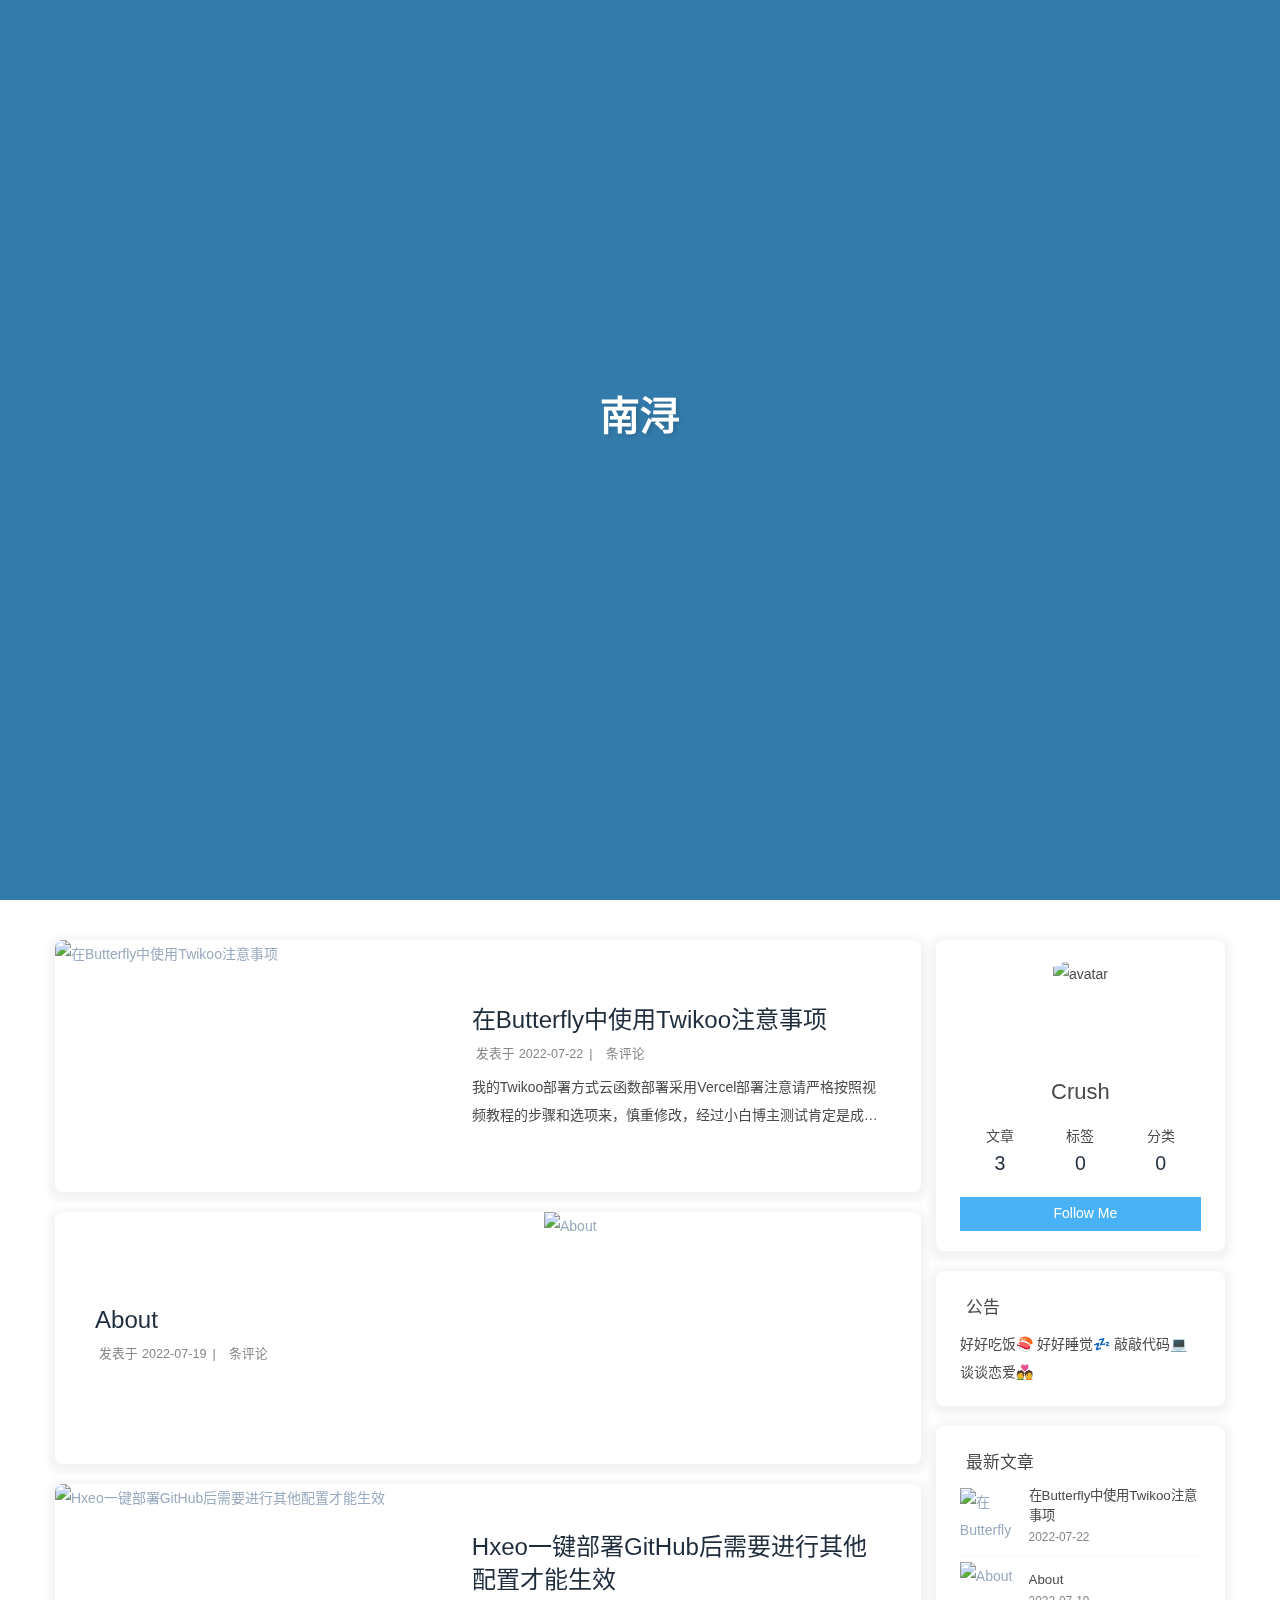
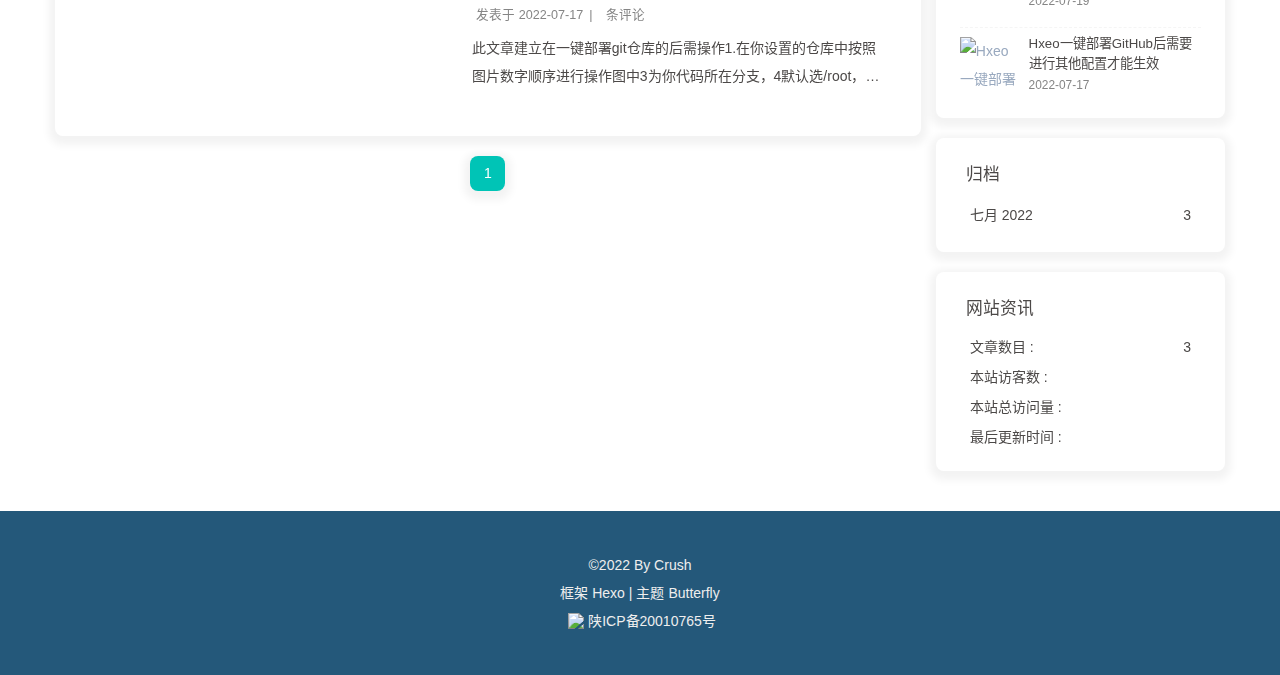
==== commit 68931b37: "更新文章" ====
--- a/index.html
+++ b/index.html
@@ -1,13 +1,13 @@
 <!DOCTYPE html><html lang="zh-CN" data-theme="light"><head><meta charset="UTF-8"><meta http-equiv="X-UA-Compatible" content="IE=edge"><meta name="viewport" content="width=device-width, initial-scale=1.0, maximum-scale=1.0, user-scalable=no"><title>南浔 - 如果你希望辉煌，那么你须脚不停步。</title><meta name="author" content="Crush"><meta name="copyright" content="Crush"><meta name="format-detection" content="telephone=no"><meta name="theme-color" content="#ffffff"><meta property="og:type" content="website">
 <meta property="og:title" content="南浔">
-<meta property="og:url" content="https://crush2020.github.io/index.html">
+<meta property="og:url" content="https://hexo.xuejianblog.com/index.html">
 <meta property="og:site_name" content="南浔">
 <meta property="og:locale" content="zh_CN">
-<meta property="og:image" content="https://crush2020.github.io/img/user.jpg">
+<meta property="og:image" content="https://hexo.xuejianblog.com/img/user.jpg">
 <meta property="article:author" content="Crush">
 <meta name="twitter:card" content="summary">
-<meta name="twitter:image" content="https://crush2020.github.io/img/user.jpg"><link rel="shortcut icon" href="/crush.github.io/img/favicon.png"><link rel="canonical" href="https://crush2020.github.io/"><link rel="preconnect" href="//cdn.jsdelivr.net"/><link rel="preconnect" href="//busuanzi.ibruce.info"/><link rel="stylesheet" href="/crush.github.io/css/index.css"><link rel="stylesheet" href="https://cdn.jsdelivr.net/npm/@fortawesome/fontawesome-free/css/all.min.css" media="print" onload="this.media='all'"><link rel="stylesheet" href="https://cdn.jsdelivr.net/npm/@fancyapps/ui/dist/fancybox.min.css" media="print" onload="this.media='all'"><script>const GLOBAL_CONFIG = { 
-  root: '/crush.github.io/',
+<meta name="twitter:image" content="https://hexo.xuejianblog.com/img/user.jpg"><link rel="shortcut icon" href="/img/favicon.png"><link rel="canonical" href="https://hexo.xuejianblog.com/"><link rel="preconnect" href="//cdn.jsdelivr.net"/><link rel="preconnect" href="//busuanzi.ibruce.info"/><link rel="stylesheet" href="/css/index.css"><link rel="stylesheet" href="https://cdn.jsdelivr.net/npm/@fortawesome/fontawesome-free/css/all.min.css" media="print" onload="this.media='all'"><link rel="stylesheet" href="https://cdn.jsdelivr.net/npm/@fancyapps/ui/dist/fancybox.min.css" media="print" onload="this.media='all'"><script>const GLOBAL_CONFIG = { 
+  root: '/',
   algolia: undefined,
   localSearch: undefined,
   translate: undefined,
@@ -48,7 +48,7 @@
   isHome: true,
   isHighlightShrink: false,
   isToc: false,
-  postUpdate: '2022-07-22 11:01:15'
+  postUpdate: '2022-07-22 14:11:55'
 }</script><noscript><style type="text/css">
   #nav {
     opacity: 1
@@ -137,9 +137,9 @@
       }
     }
     detectApple()
-    })(window)</script><meta name="generator" content="Hexo 6.2.0"></head><body><div id="loading-box"><div class="loading-left-bg"></div><div class="loading-right-bg"></div><div class="spinner-box"><div class="configure-border-1"><div class="configure-core"></div></div><div class="configure-border-2"><div class="configure-core"></div></div><div class="loading-word">加载中...</div></div></div><div id="web_bg"></div><div id="sidebar"><div id="menu-mask"></div><div id="sidebar-menus"><div class="avatar-img is-center"><img src="/crush.github.io/img/user.jpg" onerror="onerror=null;src='/img/friend_404.gif'" alt="avatar"/></div><div class="sidebar-site-data site-data is-center"><a href="/crush.github.io/archives/"><div class="headline">文章</div><div class="length-num">3</div></a><a href="/crush.github.io/tags/"><div class="headline">标签</div><div class="length-num">0</div></a><a href="/crush.github.io/categories/"><div class="headline">分类</div><div class="length-num">0</div></a></div><hr/><div class="menus_items"><div class="menus_item"><a class="site-page" href="/crush.github.io/"><i class="fa-fw fas fa-home"></i><span> 首页</span></a></div><div class="menus_item"><a class="site-page" href="/crush.github.io/archives/"><i class="fa-fw fas fa-archive"></i><span> 时间线</span></a></div><div class="menus_item"><a class="site-page group" href="javascript:void(0);"><i class="fa-fw fas fa-list"></i><span> 娱乐</span><i class="fas fa-chevron-down"></i></a><ul class="menus_item_child"><li><a class="site-page child" href="/crush.github.io/music/"><i class="fa-fw fas fa-music"></i><span> 音乐</span></a></li><li><a class="site-page child" href="/crush.github.io/movies/"><i class="fa-fw fas fa-video"></i><span> 视频</span></a></li></ul></div><div class="menus_item"><a class="site-page" href="/crush.github.io/about/"><i class="fa-fw fas fa-heart"></i><span> 关于我</span></a></div></div></div></div><div class="page" id="body-wrap"><header class="full_page" id="page-header" style="background-image: url('/crush.github.io/img/back.jpg')"><nav id="nav"><span id="blog_name"><a id="site-name" href="/crush.github.io/">南浔</a></span><div id="menus"><div class="menus_items"><div class="menus_item"><a class="site-page" href="/crush.github.io/"><i class="fa-fw fas fa-home"></i><span> 首页</span></a></div><div class="menus_item"><a class="site-page" href="/crush.github.io/archives/"><i class="fa-fw fas fa-archive"></i><span> 时间线</span></a></div><div class="menus_item"><a class="site-page group" href="javascript:void(0);"><i class="fa-fw fas fa-list"></i><span> 娱乐</span><i class="fas fa-chevron-down"></i></a><ul class="menus_item_child"><li><a class="site-page child" href="/crush.github.io/music/"><i class="fa-fw fas fa-music"></i><span> 音乐</span></a></li><li><a class="site-page child" href="/crush.github.io/movies/"><i class="fa-fw fas fa-video"></i><span> 视频</span></a></li></ul></div><div class="menus_item"><a class="site-page" href="/crush.github.io/about/"><i class="fa-fw fas fa-heart"></i><span> 关于我</span></a></div></div><div id="toggle-menu"><a class="site-page"><i class="fas fa-bars fa-fw"></i></a></div></div></nav><div id="site-info"><h1 id="site-title">南浔</h1><div id="site-subtitle"><span id="subtitle"></span></div></div><div id="scroll-down"><i class="fas fa-angle-down scroll-down-effects"></i></div></header><main class="layout" id="content-inner"><div class="recent-posts" id="recent-posts"><div class="recent-post-item"><div class="post_cover left"><a href="/crush.github.io/2022/07/22/butterflyUseTwikoo/" title="在Butterfly中使用Twikoo注意事项"><img class="post_bg" src="/crush.github.io/img/back.jpg" onerror="this.onerror=null;this.src='/crush.github.io/img/404.jpg'" alt="在Butterfly中使用Twikoo注意事项"></a></div><div class="recent-post-info"><a class="article-title" href="/crush.github.io/2022/07/22/butterflyUseTwikoo/" title="在Butterfly中使用Twikoo注意事项">在Butterfly中使用Twikoo注意事项</a><div class="article-meta-wrap"><span class="post-meta-date"><i class="far fa-calendar-alt"></i><span class="article-meta-label">发表于</span><time datetime="2022-07-22T07:36:34.000Z" title="发表于 2022-07-22 15:36:34">2022-07-22</time></span><span class="article-meta"><span class="article-meta-separator">|</span><i class="fas fa-comments"></i><a class="twikoo-count" href="/crush.github.io/2022/07/22/butterflyUseTwikoo/#post-comment"><i class="fa-solid fa-spinner fa-spin"></i></a><span class="article-meta-label"> 条评论</span></span></div><div class="content">我的Twikoo部署方式云函数部署采用Vercel部署注意请严格按照视频教程的步骤和选项来，慎重修改，经过小白博主测试肯定是成功的
+    })(window)</script><meta name="generator" content="Hexo 6.2.0"></head><body><div id="loading-box"><div class="loading-left-bg"></div><div class="loading-right-bg"></div><div class="spinner-box"><div class="configure-border-1"><div class="configure-core"></div></div><div class="configure-border-2"><div class="configure-core"></div></div><div class="loading-word">加载中...</div></div></div><div id="web_bg"></div><div id="sidebar"><div id="menu-mask"></div><div id="sidebar-menus"><div class="avatar-img is-center"><img src="/img/user.jpg" onerror="onerror=null;src='/img/friend_404.gif'" alt="avatar"/></div><div class="sidebar-site-data site-data is-center"><a href="/archives/"><div class="headline">文章</div><div class="length-num">3</div></a><a href="/tags/"><div class="headline">标签</div><div class="length-num">0</div></a><a href="/categories/"><div class="headline">分类</div><div class="length-num">0</div></a></div><hr/><div class="menus_items"><div class="menus_item"><a class="site-page" href="/"><i class="fa-fw fas fa-home"></i><span> 首页</span></a></div><div class="menus_item"><a class="site-page" href="/archives/"><i class="fa-fw fas fa-archive"></i><span> 时间线</span></a></div><div class="menus_item"><a class="site-page group" href="javascript:void(0);"><i class="fa-fw fas fa-list"></i><span> 娱乐</span><i class="fas fa-chevron-down"></i></a><ul class="menus_item_child"><li><a class="site-page child" href="/music/"><i class="fa-fw fas fa-music"></i><span> 音乐</span></a></li><li><a class="site-page child" href="/movies/"><i class="fa-fw fas fa-video"></i><span> 视频</span></a></li></ul></div><div class="menus_item"><a class="site-page" href="/about/"><i class="fa-fw fas fa-heart"></i><span> 关于我</span></a></div></div></div></div><div class="page" id="body-wrap"><header class="full_page" id="page-header" style="background-image: url('/img/back.jpg')"><nav id="nav"><span id="blog_name"><a id="site-name" href="/">南浔</a></span><div id="menus"><div class="menus_items"><div class="menus_item"><a class="site-page" href="/"><i class="fa-fw fas fa-home"></i><span> 首页</span></a></div><div class="menus_item"><a class="site-page" href="/archives/"><i class="fa-fw fas fa-archive"></i><span> 时间线</span></a></div><div class="menus_item"><a class="site-page group" href="javascript:void(0);"><i class="fa-fw fas fa-list"></i><span> 娱乐</span><i class="fas fa-chevron-down"></i></a><ul class="menus_item_child"><li><a class="site-page child" href="/music/"><i class="fa-fw fas fa-music"></i><span> 音乐</span></a></li><li><a class="site-page child" href="/movies/"><i class="fa-fw fas fa-video"></i><span> 视频</span></a></li></ul></div><div class="menus_item"><a class="site-page" href="/about/"><i class="fa-fw fas fa-heart"></i><span> 关于我</span></a></div></div><div id="toggle-menu"><a class="site-page"><i class="fas fa-bars fa-fw"></i></a></div></div></nav><div id="site-info"><h1 id="site-title">南浔</h1><div id="site-subtitle"><span id="subtitle"></span></div></div><div id="scroll-down"><i class="fas fa-angle-down scroll-down-effects"></i></div></header><main class="layout" id="content-inner"><div class="recent-posts" id="recent-posts"><div class="recent-post-item"><div class="post_cover left"><a href="/2022/07/22/butterflyUseTwikoo/" title="在Butterfly中使用Twikoo注意事项"><img class="post_bg" src="/img/back.jpg" onerror="this.onerror=null;this.src='/img/404.jpg'" alt="在Butterfly中使用Twikoo注意事项"></a></div><div class="recent-post-info"><a class="article-title" href="/2022/07/22/butterflyUseTwikoo/" title="在Butterfly中使用Twikoo注意事项">在Butterfly中使用Twikoo注意事项</a><div class="article-meta-wrap"><span class="post-meta-date"><i class="far fa-calendar-alt"></i><span class="article-meta-label">发表于</span><time datetime="2022-07-22T07:36:34.000Z" title="发表于 2022-07-22 15:36:34">2022-07-22</time></span><span class="article-meta"><span class="article-meta-separator">|</span><i class="fas fa-comments"></i><a class="twikoo-count" href="/2022/07/22/butterflyUseTwikoo/#post-comment"><i class="fa-solid fa-spinner fa-spin"></i></a><span class="article-meta-label"> 条评论</span></span></div><div class="content">我的Twikoo部署方式云函数部署采用Vercel部署注意请严格按照视频教程的步骤和选项来，慎重修改，经过小白博主测试肯定是成功的
 前端部署在Hexo的Butterfly主题在Hexo的Butterfly使用时请注意一问题comments-use必须要使用Twikoo或者你使用的评论插件名字不然就会跟博主一样排查很多问题，发现他一直用的是Valine,Disqus默认主题
-123456789101112131415161718comments:  # Up to two comments system, the first will be shown as default  # Choose: Disqus/Disqusjs/Livere/Gitalk/Valine/Waline/Utterances/Facebook Comments/Twikoo/Giscus/Remark42  use: Twikoo   # 默认的是Valine,Disqus，但是要实现共呢个还是要去文档查看  text: true # Display the comment name next to the  ...</div></div></div><div class="recent-post-item"><div class="post_cover right"><a href="/crush.github.io/2022/07/19/About/" title="About"><img class="post_bg" src="/crush.github.io/img/back.jpg" onerror="this.onerror=null;this.src='/crush.github.io/img/404.jpg'" alt="About"></a></div><div class="recent-post-info"><a class="article-title" href="/crush.github.io/2022/07/19/About/" title="About">About</a><div class="article-meta-wrap"><span class="post-meta-date"><i class="far fa-calendar-alt"></i><span class="article-meta-label">发表于</span><time datetime="2022-07-19T07:36:34.000Z" title="发表于 2022-07-19 15:36:34">2022-07-19</time></span><span class="article-meta"><span class="article-meta-separator">|</span><i class="fas fa-comments"></i><a class="twikoo-count" href="/crush.github.io/2022/07/19/About/#post-comment"><i class="fa-solid fa-spinner fa-spin"></i></a><span class="article-meta-label"> 条评论</span></span></div><div class="content"></div></div></div><div class="recent-post-item"><div class="post_cover left"><a href="/crush.github.io/2022/07/17/GitHubPages/" title="Hxeo一键部署GitHub后需要进行其他配置才能生效"><img class="post_bg" src="/crush.github.io/img/back.jpg" onerror="this.onerror=null;this.src='/crush.github.io/img/404.jpg'" alt="Hxeo一键部署GitHub后需要进行其他配置才能生效"></a></div><div class="recent-post-info"><a class="article-title" href="/crush.github.io/2022/07/17/GitHubPages/" title="Hxeo一键部署GitHub后需要进行其他配置才能生效">Hxeo一键部署GitHub后需要进行其他配置才能生效</a><div class="article-meta-wrap"><span class="post-meta-date"><i class="far fa-calendar-alt"></i><span class="article-meta-label">发表于</span><time datetime="2022-07-17T07:36:34.000Z" title="发表于 2022-07-17 15:36:34">2022-07-17</time></span><span class="article-meta"><span class="article-meta-separator">|</span><i class="fas fa-comments"></i><a class="twikoo-count" href="/crush.github.io/2022/07/17/GitHubPages/#post-comment"><i class="fa-solid fa-spinner fa-spin"></i></a><span class="article-meta-label"> 条评论</span></span></div><div class="content">此文章建立在一键部署git仓库的后需操作1.在你设置的仓库中按照图片数字顺序进行操作图中3为你代码所在分支，4默认选&#x2F;root，点击保存后就会出现5所示，就是你的网站地址
+123456789101112131415161718comments:  # Up to two comments system, the first will be shown as default  # Choose: Disqus/Disqusjs/Livere/Gitalk/Valine/Waline/Utterances/Facebook Comments/Twikoo/Giscus/Remark42  use: Twikoo   # 默认的是Valine,Disqus，但是要实现共呢个还是要去文档查看  text: true # Display the comment name next to the  ...</div></div></div><div class="recent-post-item"><div class="post_cover right"><a href="/2022/07/19/About/" title="About"><img class="post_bg" src="/img/back.jpg" onerror="this.onerror=null;this.src='/img/404.jpg'" alt="About"></a></div><div class="recent-post-info"><a class="article-title" href="/2022/07/19/About/" title="About">About</a><div class="article-meta-wrap"><span class="post-meta-date"><i class="far fa-calendar-alt"></i><span class="article-meta-label">发表于</span><time datetime="2022-07-19T07:36:34.000Z" title="发表于 2022-07-19 15:36:34">2022-07-19</time></span><span class="article-meta"><span class="article-meta-separator">|</span><i class="fas fa-comments"></i><a class="twikoo-count" href="/2022/07/19/About/#post-comment"><i class="fa-solid fa-spinner fa-spin"></i></a><span class="article-meta-label"> 条评论</span></span></div><div class="content"></div></div></div><div class="recent-post-item"><div class="post_cover left"><a href="/2022/07/17/GitHubPages/" title="Hxeo一键部署GitHub后需要进行其他配置才能生效"><img class="post_bg" src="/img/back.jpg" onerror="this.onerror=null;this.src='/img/404.jpg'" alt="Hxeo一键部署GitHub后需要进行其他配置才能生效"></a></div><div class="recent-post-info"><a class="article-title" href="/2022/07/17/GitHubPages/" title="Hxeo一键部署GitHub后需要进行其他配置才能生效">Hxeo一键部署GitHub后需要进行其他配置才能生效</a><div class="article-meta-wrap"><span class="post-meta-date"><i class="far fa-calendar-alt"></i><span class="article-meta-label">发表于</span><time datetime="2022-07-17T07:36:34.000Z" title="发表于 2022-07-17 15:36:34">2022-07-17</time></span><span class="article-meta"><span class="article-meta-separator">|</span><i class="fas fa-comments"></i><a class="twikoo-count" href="/2022/07/17/GitHubPages/#post-comment"><i class="fa-solid fa-spinner fa-spin"></i></a><span class="article-meta-label"> 条评论</span></span></div><div class="content">此文章建立在一键部署git仓库的后需操作1.在你设置的仓库中按照图片数字顺序进行操作图中3为你代码所在分支，4默认选&#x2F;root，点击保存后就会出现5所示，就是你的网站地址
 
 
 
@@ -147,7 +147,7 @@
 2.根据5所示的地址修改本地配置文件_config.yml如果不按照5提示的地址修改url与root，就会出现样式文件请求不到的结果
 12url: https://crush2020.github.ioroot: /crush.github.io/
 
-3.修改完后运行命令在进行一键部署一次,等待一会就可以看到效果啦12// 此命令在git下运行hexo clean &amp;&amp; hexo g &amp;&amp; hexo d</div></div></div><nav id="pagination"><div class="pagination"><span class="page-number current">1</span></div></nav></div><div class="aside-content" id="aside-content"><div class="card-widget card-info"><div class="is-center"><div class="avatar-img"><img src="/crush.github.io/img/user.jpg" onerror="this.onerror=null;this.src='/crush.github.io/img/friend_404.gif'" alt="avatar"/></div><div class="author-info__name">Crush</div><div class="author-info__description"></div></div><div class="card-info-data site-data is-center"><a href="/crush.github.io/archives/"><div class="headline">文章</div><div class="length-num">3</div></a><a href="/crush.github.io/tags/"><div class="headline">标签</div><div class="length-num">0</div></a><a href="/crush.github.io/categories/"><div class="headline">分类</div><div class="length-num">0</div></a></div><a id="card-info-btn" target="_blank" rel="noopener" href="https://github.com/crush2020"><i class="fab fa-github"></i><span>Follow Me</span></a></div><div class="card-widget card-announcement"><div class="item-headline"><i class="fas fa-bullhorn fa-shake"></i><span>公告</span></div><div class="announcement_content">好好吃饭🍣 好好睡觉💤 敲敲代码💻 谈谈恋爱💑</div></div><div class="sticky_layout"><div class="card-widget card-recent-post"><div class="item-headline"><i class="fas fa-history"></i><span>最新文章</span></div><div class="aside-list"><div class="aside-list-item"><a class="thumbnail" href="/crush.github.io/2022/07/22/butterflyUseTwikoo/" title="在Butterfly中使用Twikoo注意事项"><img src="/crush.github.io/img/back.jpg" onerror="this.onerror=null;this.src='/crush.github.io/img/404.jpg'" alt="在Butterfly中使用Twikoo注意事项"/></a><div class="content"><a class="title" href="/crush.github.io/2022/07/22/butterflyUseTwikoo/" title="在Butterfly中使用Twikoo注意事项">在Butterfly中使用Twikoo注意事项</a><time datetime="2022-07-22T07:36:34.000Z" title="发表于 2022-07-22 15:36:34">2022-07-22</time></div></div><div class="aside-list-item"><a class="thumbnail" href="/crush.github.io/2022/07/19/About/" title="About"><img src="/crush.github.io/img/back.jpg" onerror="this.onerror=null;this.src='/crush.github.io/img/404.jpg'" alt="About"/></a><div class="content"><a class="title" href="/crush.github.io/2022/07/19/About/" title="About">About</a><time datetime="2022-07-19T07:36:34.000Z" title="发表于 2022-07-19 15:36:34">2022-07-19</time></div></div><div class="aside-list-item"><a class="thumbnail" href="/crush.github.io/2022/07/17/GitHubPages/" title="Hxeo一键部署GitHub后需要进行其他配置才能生效"><img src="/crush.github.io/img/back.jpg" onerror="this.onerror=null;this.src='/crush.github.io/img/404.jpg'" alt="Hxeo一键部署GitHub后需要进行其他配置才能生效"/></a><div class="content"><a class="title" href="/crush.github.io/2022/07/17/GitHubPages/" title="Hxeo一键部署GitHub后需要进行其他配置才能生效">Hxeo一键部署GitHub后需要进行其他配置才能生效</a><time datetime="2022-07-17T07:36:34.000Z" title="发表于 2022-07-17 15:36:34">2022-07-17</time></div></div></div></div><div class="card-widget card-archives"><div class="item-headline"><i class="fas fa-archive"></i><span>归档</span></div><ul class="card-archive-list"><li class="card-archive-list-item"><a class="card-archive-list-link" href="/crush.github.io/archives/2022/07/"><span class="card-archive-list-date">七月 2022</span><span class="card-archive-list-count">3</span></a></li></ul></div><div class="card-widget card-webinfo"><div class="item-headline"><i class="fas fa-chart-line"></i><span>网站资讯</span></div><div class="webinfo"><div class="webinfo-item"><div class="item-name">文章数目 :</div><div class="item-count">3</div></div><div class="webinfo-item"><div class="item-name">本站访客数 :</div><div class="item-count" id="busuanzi_value_site_uv"><i class="fa-solid fa-spinner fa-spin"></i></div></div><div class="webinfo-item"><div class="item-name">本站总访问量 :</div><div class="item-count" id="busuanzi_value_site_pv"><i class="fa-solid fa-spinner fa-spin"></i></div></div><div class="webinfo-item"><div class="item-name">最后更新时间 :</div><div class="item-count" id="last-push-date" data-lastPushDate="2022-07-22T03:01:15.699Z"><i class="fa-solid fa-spinner fa-spin"></i></div></div></div></div></div></div></main><footer id="footer" style="background-image: url('/crush.github.io/img/back.jpg')"><div id="footer-wrap"><div class="copyright">&copy;2022 By Crush</div><div class="framework-info"><span>框架 </span><a target="_blank" rel="noopener" href="https://hexo.io">Hexo</a><span class="footer-separator">|</span><span>主题 </span><a target="_blank" rel="noopener" href="https://github.com/jerryc127/hexo-theme-butterfly">Butterfly</a></div><div class="footer_custom_text"><a target="_blank" rel="noopener" href="https://beian.miit.gov.cn/#/Integrated/index"><img class="icp-icon" src="https://g.csdnimg.cn/common/csdn-footer/images/badge.png"><span>陕ICP备20010765号</span></a></div></div></footer></div><div id="rightside"><div id="rightside-config-hide"><button id="darkmode" type="button" title="浅色和深色模式转换"><i class="fas fa-adjust"></i></button><button id="hide-aside-btn" type="button" title="单栏和双栏切换"><i class="fas fa-arrows-alt-h"></i></button></div><div id="rightside-config-show"><button id="rightside_config" type="button" title="设置"><i class="fas fa-cog fa-spin"></i></button><button id="go-up" type="button" title="回到顶部"><i class="fas fa-arrow-up"></i></button></div></div><div><script src="/crush.github.io/js/utils.js"></script><script src="/crush.github.io/js/main.js"></script><script src="https://cdn.jsdelivr.net/npm/@fancyapps/ui/dist/fancybox.umd.min.js"></script><script>var preloader = {
+3.修改完后运行命令在进行一键部署一次,等待一会就可以看到效果啦12// 此命令在git下运行hexo clean &amp;&amp; hexo g &amp;&amp; hexo d</div></div></div><nav id="pagination"><div class="pagination"><span class="page-number current">1</span></div></nav></div><div class="aside-content" id="aside-content"><div class="card-widget card-info"><div class="is-center"><div class="avatar-img"><img src="/img/user.jpg" onerror="this.onerror=null;this.src='/img/friend_404.gif'" alt="avatar"/></div><div class="author-info__name">Crush</div><div class="author-info__description"></div></div><div class="card-info-data site-data is-center"><a href="/archives/"><div class="headline">文章</div><div class="length-num">3</div></a><a href="/tags/"><div class="headline">标签</div><div class="length-num">0</div></a><a href="/categories/"><div class="headline">分类</div><div class="length-num">0</div></a></div><a id="card-info-btn" target="_blank" rel="noopener" href="https://github.com/crush2020"><i class="fab fa-github"></i><span>Follow Me</span></a></div><div class="card-widget card-announcement"><div class="item-headline"><i class="fas fa-bullhorn fa-shake"></i><span>公告</span></div><div class="announcement_content">好好吃饭🍣 好好睡觉💤 敲敲代码💻 谈谈恋爱💑</div></div><div class="sticky_layout"><div class="card-widget card-recent-post"><div class="item-headline"><i class="fas fa-history"></i><span>最新文章</span></div><div class="aside-list"><div class="aside-list-item"><a class="thumbnail" href="/2022/07/22/butterflyUseTwikoo/" title="在Butterfly中使用Twikoo注意事项"><img src="/img/back.jpg" onerror="this.onerror=null;this.src='/img/404.jpg'" alt="在Butterfly中使用Twikoo注意事项"/></a><div class="content"><a class="title" href="/2022/07/22/butterflyUseTwikoo/" title="在Butterfly中使用Twikoo注意事项">在Butterfly中使用Twikoo注意事项</a><time datetime="2022-07-22T07:36:34.000Z" title="发表于 2022-07-22 15:36:34">2022-07-22</time></div></div><div class="aside-list-item"><a class="thumbnail" href="/2022/07/19/About/" title="About"><img src="/img/back.jpg" onerror="this.onerror=null;this.src='/img/404.jpg'" alt="About"/></a><div class="content"><a class="title" href="/2022/07/19/About/" title="About">About</a><time datetime="2022-07-19T07:36:34.000Z" title="发表于 2022-07-19 15:36:34">2022-07-19</time></div></div><div class="aside-list-item"><a class="thumbnail" href="/2022/07/17/GitHubPages/" title="Hxeo一键部署GitHub后需要进行其他配置才能生效"><img src="/img/back.jpg" onerror="this.onerror=null;this.src='/img/404.jpg'" alt="Hxeo一键部署GitHub后需要进行其他配置才能生效"/></a><div class="content"><a class="title" href="/2022/07/17/GitHubPages/" title="Hxeo一键部署GitHub后需要进行其他配置才能生效">Hxeo一键部署GitHub后需要进行其他配置才能生效</a><time datetime="2022-07-17T07:36:34.000Z" title="发表于 2022-07-17 15:36:34">2022-07-17</time></div></div></div></div><div class="card-widget card-archives"><div class="item-headline"><i class="fas fa-archive"></i><span>归档</span></div><ul class="card-archive-list"><li class="card-archive-list-item"><a class="card-archive-list-link" href="/archives/2022/07/"><span class="card-archive-list-date">七月 2022</span><span class="card-archive-list-count">3</span></a></li></ul></div><div class="card-widget card-webinfo"><div class="item-headline"><i class="fas fa-chart-line"></i><span>网站资讯</span></div><div class="webinfo"><div class="webinfo-item"><div class="item-name">文章数目 :</div><div class="item-count">3</div></div><div class="webinfo-item"><div class="item-name">本站访客数 :</div><div class="item-count" id="busuanzi_value_site_uv"><i class="fa-solid fa-spinner fa-spin"></i></div></div><div class="webinfo-item"><div class="item-name">本站总访问量 :</div><div class="item-count" id="busuanzi_value_site_pv"><i class="fa-solid fa-spinner fa-spin"></i></div></div><div class="webinfo-item"><div class="item-name">最后更新时间 :</div><div class="item-count" id="last-push-date" data-lastPushDate="2022-07-22T06:11:55.230Z"><i class="fa-solid fa-spinner fa-spin"></i></div></div></div></div></div></div></main><footer id="footer" style="background-image: url('/img/back.jpg')"><div id="footer-wrap"><div class="copyright">&copy;2022 By Crush</div><div class="framework-info"><span>框架 </span><a target="_blank" rel="noopener" href="https://hexo.io">Hexo</a><span class="footer-separator">|</span><span>主题 </span><a target="_blank" rel="noopener" href="https://github.com/jerryc127/hexo-theme-butterfly">Butterfly</a></div><div class="footer_custom_text"><a target="_blank" rel="noopener" href="https://beian.miit.gov.cn/#/Integrated/index"><img class="icp-icon" src="https://g.csdnimg.cn/common/csdn-footer/images/badge.png"><span>陕ICP备20010765号</span></a></div></div></footer></div><div id="rightside"><div id="rightside-config-hide"><button id="darkmode" type="button" title="浅色和深色模式转换"><i class="fas fa-adjust"></i></button><button id="hide-aside-btn" type="button" title="单栏和双栏切换"><i class="fas fa-arrows-alt-h"></i></button></div><div id="rightside-config-show"><button id="rightside_config" type="button" title="设置"><i class="fas fa-cog fa-spin"></i></button><button id="go-up" type="button" title="回到顶部"><i class="fas fa-arrow-up"></i></button></div></div><div><script src="/js/utils.js"></script><script src="/js/main.js"></script><script src="https://cdn.jsdelivr.net/npm/@fancyapps/ui/dist/fancybox.umd.min.js"></script><script>var preloader = {
   endLoading: () => {
     document.body.style.overflow = 'auto';
     document.getElementById('loading-box').classList.add("loaded")
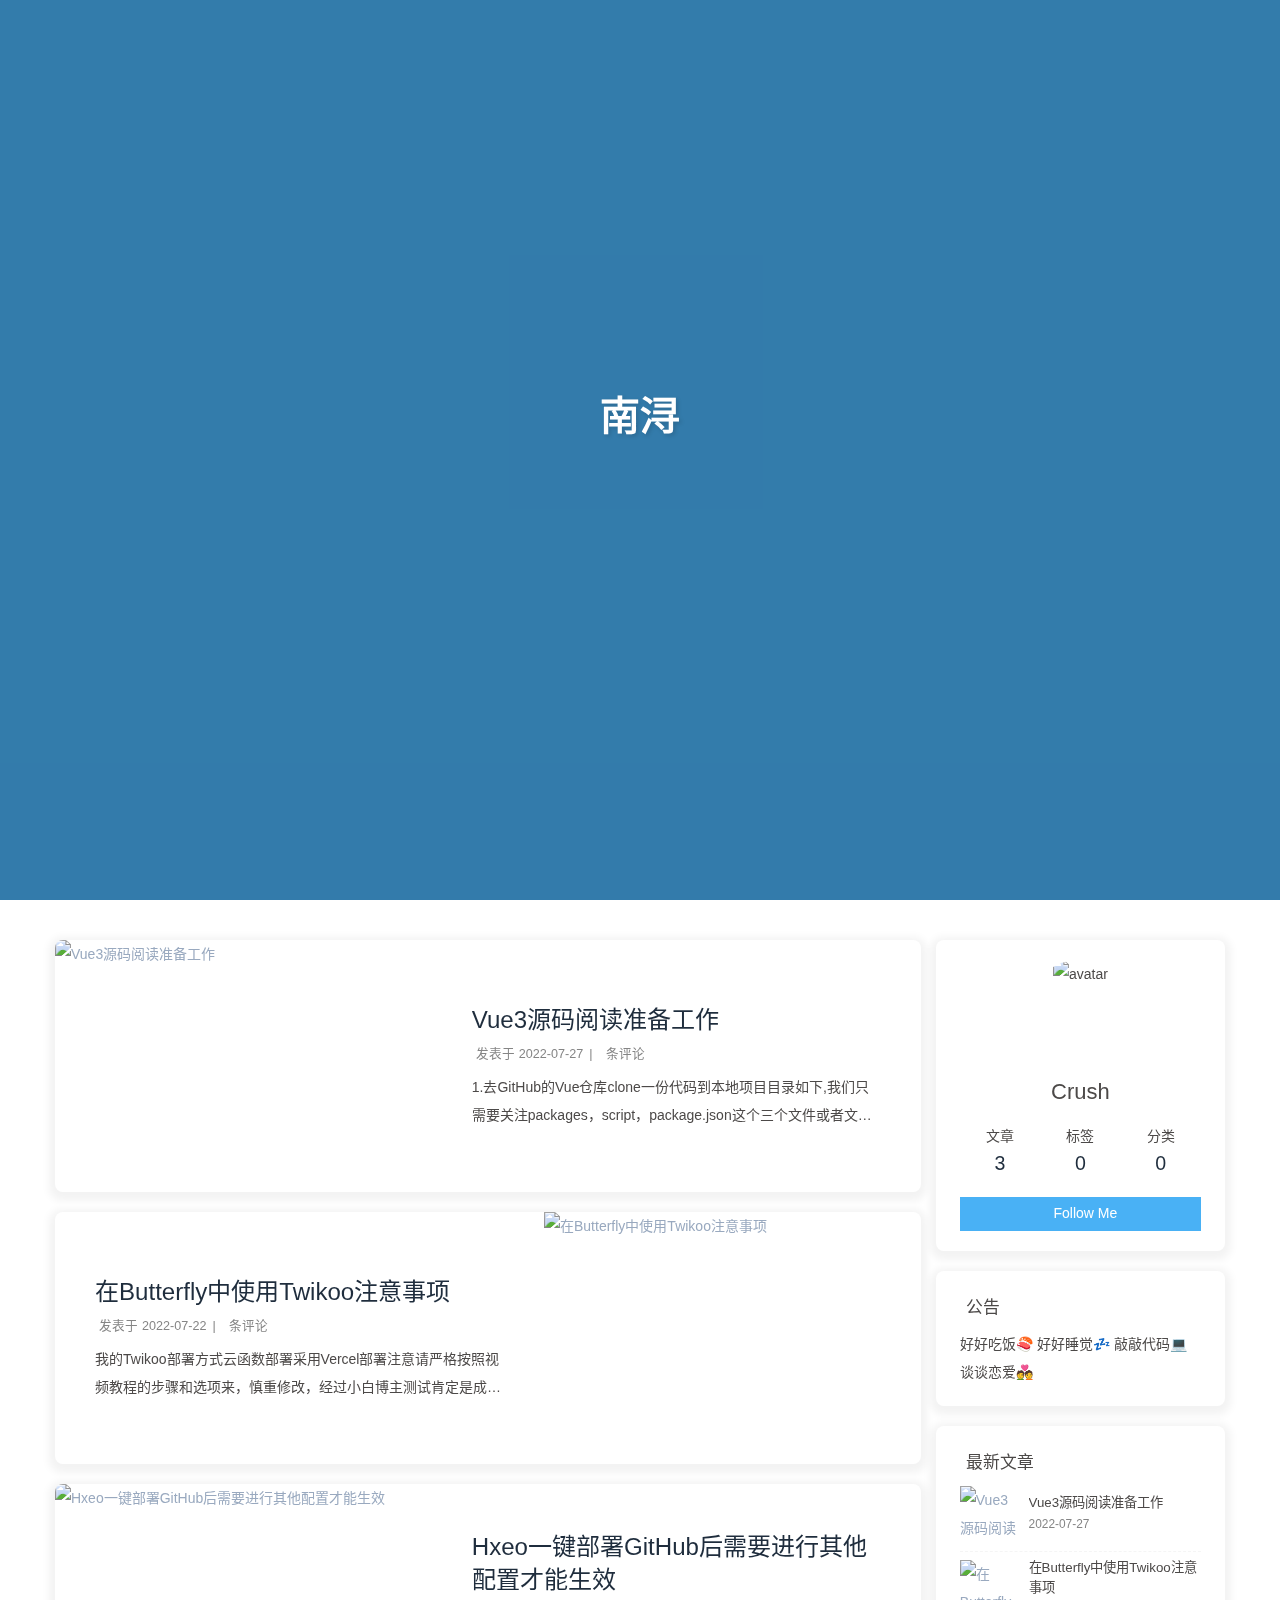
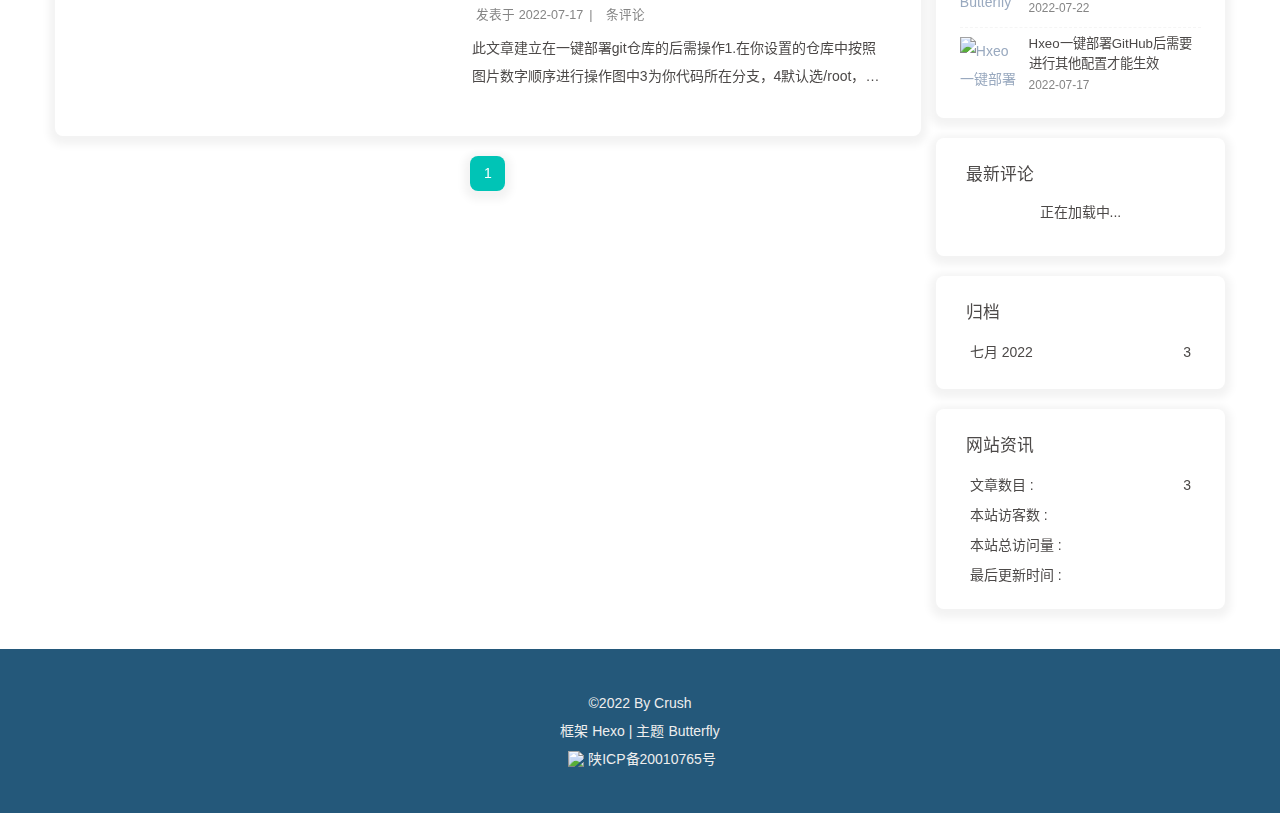
==== commit 8199bbab: "新增首页产看最新评论功能" ====
--- a/index.html
+++ b/index.html
@@ -1,12 +1,12 @@
 <!DOCTYPE html><html lang="zh-CN" data-theme="light"><head><meta charset="UTF-8"><meta http-equiv="X-UA-Compatible" content="IE=edge"><meta name="viewport" content="width=device-width, initial-scale=1.0, maximum-scale=1.0, user-scalable=no"><title>南浔 - 如果你希望辉煌，那么你须脚不停步。</title><meta name="author" content="Crush"><meta name="copyright" content="Crush"><meta name="format-detection" content="telephone=no"><meta name="theme-color" content="#ffffff"><meta property="og:type" content="website">
 <meta property="og:title" content="南浔">
-<meta property="og:url" content="https://hexo.xuejianblog.com/index.html">
+<meta property="og:url" content="http://xuejianblog.com/index.html">
 <meta property="og:site_name" content="南浔">
 <meta property="og:locale" content="zh_CN">
-<meta property="og:image" content="https://hexo.xuejianblog.com/img/user.jpg">
+<meta property="og:image" content="http://xuejianblog.com/img/user.jpg">
 <meta property="article:author" content="Crush">
 <meta name="twitter:card" content="summary">
-<meta name="twitter:image" content="https://hexo.xuejianblog.com/img/user.jpg"><link rel="shortcut icon" href="/img/favicon.png"><link rel="canonical" href="https://hexo.xuejianblog.com/"><link rel="preconnect" href="//cdn.jsdelivr.net"/><link rel="preconnect" href="//busuanzi.ibruce.info"/><link rel="stylesheet" href="/css/index.css"><link rel="stylesheet" href="https://cdn.jsdelivr.net/npm/@fortawesome/fontawesome-free/css/all.min.css" media="print" onload="this.media='all'"><link rel="stylesheet" href="https://cdn.jsdelivr.net/npm/@fancyapps/ui/dist/fancybox.min.css" media="print" onload="this.media='all'"><script>const GLOBAL_CONFIG = { 
+<meta name="twitter:image" content="http://xuejianblog.com/img/user.jpg"><link rel="shortcut icon" href="/img/favicon.png"><link rel="canonical" href="http://xuejianblog.com/"><link rel="preconnect" href="//cdn.jsdelivr.net"/><link rel="preconnect" href="//busuanzi.ibruce.info"/><link rel="stylesheet" href="/css/index.css"><link rel="stylesheet" href="https://cdn.jsdelivr.net/npm/@fortawesome/fontawesome-free/css/all.min.css" media="print" onload="this.media='all'"><link rel="stylesheet" href="https://cdn.jsdelivr.net/npm/@fancyapps/ui/dist/fancybox.min.css" media="print" onload="this.media='all'"><script>const GLOBAL_CONFIG = { 
   root: '/',
   algolia: undefined,
   localSearch: undefined,
@@ -48,7 +48,7 @@
   isHome: true,
   isHighlightShrink: false,
   isToc: false,
-  postUpdate: '2022-07-22 14:11:55'
+  postUpdate: '2022-07-27 16:35:59'
 }</script><noscript><style type="text/css">
   #nav {
     opacity: 1
@@ -137,17 +137,26 @@
       }
     }
     detectApple()
-    })(window)</script><meta name="generator" content="Hexo 6.2.0"></head><body><div id="loading-box"><div class="loading-left-bg"></div><div class="loading-right-bg"></div><div class="spinner-box"><div class="configure-border-1"><div class="configure-core"></div></div><div class="configure-border-2"><div class="configure-core"></div></div><div class="loading-word">加载中...</div></div></div><div id="web_bg"></div><div id="sidebar"><div id="menu-mask"></div><div id="sidebar-menus"><div class="avatar-img is-center"><img src="/img/user.jpg" onerror="onerror=null;src='/img/friend_404.gif'" alt="avatar"/></div><div class="sidebar-site-data site-data is-center"><a href="/archives/"><div class="headline">文章</div><div class="length-num">3</div></a><a href="/tags/"><div class="headline">标签</div><div class="length-num">0</div></a><a href="/categories/"><div class="headline">分类</div><div class="length-num">0</div></a></div><hr/><div class="menus_items"><div class="menus_item"><a class="site-page" href="/"><i class="fa-fw fas fa-home"></i><span> 首页</span></a></div><div class="menus_item"><a class="site-page" href="/archives/"><i class="fa-fw fas fa-archive"></i><span> 时间线</span></a></div><div class="menus_item"><a class="site-page group" href="javascript:void(0);"><i class="fa-fw fas fa-list"></i><span> 娱乐</span><i class="fas fa-chevron-down"></i></a><ul class="menus_item_child"><li><a class="site-page child" href="/music/"><i class="fa-fw fas fa-music"></i><span> 音乐</span></a></li><li><a class="site-page child" href="/movies/"><i class="fa-fw fas fa-video"></i><span> 视频</span></a></li></ul></div><div class="menus_item"><a class="site-page" href="/about/"><i class="fa-fw fas fa-heart"></i><span> 关于我</span></a></div></div></div></div><div class="page" id="body-wrap"><header class="full_page" id="page-header" style="background-image: url('/img/back.jpg')"><nav id="nav"><span id="blog_name"><a id="site-name" href="/">南浔</a></span><div id="menus"><div class="menus_items"><div class="menus_item"><a class="site-page" href="/"><i class="fa-fw fas fa-home"></i><span> 首页</span></a></div><div class="menus_item"><a class="site-page" href="/archives/"><i class="fa-fw fas fa-archive"></i><span> 时间线</span></a></div><div class="menus_item"><a class="site-page group" href="javascript:void(0);"><i class="fa-fw fas fa-list"></i><span> 娱乐</span><i class="fas fa-chevron-down"></i></a><ul class="menus_item_child"><li><a class="site-page child" href="/music/"><i class="fa-fw fas fa-music"></i><span> 音乐</span></a></li><li><a class="site-page child" href="/movies/"><i class="fa-fw fas fa-video"></i><span> 视频</span></a></li></ul></div><div class="menus_item"><a class="site-page" href="/about/"><i class="fa-fw fas fa-heart"></i><span> 关于我</span></a></div></div><div id="toggle-menu"><a class="site-page"><i class="fas fa-bars fa-fw"></i></a></div></div></nav><div id="site-info"><h1 id="site-title">南浔</h1><div id="site-subtitle"><span id="subtitle"></span></div></div><div id="scroll-down"><i class="fas fa-angle-down scroll-down-effects"></i></div></header><main class="layout" id="content-inner"><div class="recent-posts" id="recent-posts"><div class="recent-post-item"><div class="post_cover left"><a href="/2022/07/22/butterflyUseTwikoo/" title="在Butterfly中使用Twikoo注意事项"><img class="post_bg" src="/img/back.jpg" onerror="this.onerror=null;this.src='/img/404.jpg'" alt="在Butterfly中使用Twikoo注意事项"></a></div><div class="recent-post-info"><a class="article-title" href="/2022/07/22/butterflyUseTwikoo/" title="在Butterfly中使用Twikoo注意事项">在Butterfly中使用Twikoo注意事项</a><div class="article-meta-wrap"><span class="post-meta-date"><i class="far fa-calendar-alt"></i><span class="article-meta-label">发表于</span><time datetime="2022-07-22T07:36:34.000Z" title="发表于 2022-07-22 15:36:34">2022-07-22</time></span><span class="article-meta"><span class="article-meta-separator">|</span><i class="fas fa-comments"></i><a class="twikoo-count" href="/2022/07/22/butterflyUseTwikoo/#post-comment"><i class="fa-solid fa-spinner fa-spin"></i></a><span class="article-meta-label"> 条评论</span></span></div><div class="content">我的Twikoo部署方式云函数部署采用Vercel部署注意请严格按照视频教程的步骤和选项来，慎重修改，经过小白博主测试肯定是成功的
+    })(window)</script><meta name="generator" content="Hexo 6.2.0"></head><body><div id="loading-box"><div class="loading-left-bg"></div><div class="loading-right-bg"></div><div class="spinner-box"><div class="configure-border-1"><div class="configure-core"></div></div><div class="configure-border-2"><div class="configure-core"></div></div><div class="loading-word">加载中...</div></div></div><div id="web_bg"></div><div id="sidebar"><div id="menu-mask"></div><div id="sidebar-menus"><div class="avatar-img is-center"><img src="/img/user.jpg" onerror="onerror=null;src='/img/friend_404.gif'" alt="avatar"/></div><div class="sidebar-site-data site-data is-center"><a href="/archives/"><div class="headline">文章</div><div class="length-num">3</div></a><a href="/tags/"><div class="headline">标签</div><div class="length-num">0</div></a><a href="/categories/"><div class="headline">分类</div><div class="length-num">0</div></a></div><hr/><div class="menus_items"><div class="menus_item"><a class="site-page" href="/"><i class="fa-fw fas fa-home"></i><span> 首页</span></a></div><div class="menus_item"><a class="site-page" href="/archives/"><i class="fa-fw fas fa-archive"></i><span> 时间线</span></a></div><div class="menus_item"><a class="site-page group" href="javascript:void(0);"><i class="fa-fw fas fa-list"></i><span> 娱乐</span><i class="fas fa-chevron-down"></i></a><ul class="menus_item_child"><li><a class="site-page child" href="/music/"><i class="fa-fw fas fa-music"></i><span> 音乐</span></a></li><li><a class="site-page child" href="/movies/"><i class="fa-fw fas fa-video"></i><span> 视频</span></a></li></ul></div><div class="menus_item"><a class="site-page" href="/about/"><i class="fa-fw fas fa-heart"></i><span> 关于我</span></a></div></div></div></div><div class="page" id="body-wrap"><header class="full_page" id="page-header" style="background-image: url('/img/back.jpg')"><nav id="nav"><span id="blog_name"><a id="site-name" href="/">南浔</a></span><div id="menus"><div class="menus_items"><div class="menus_item"><a class="site-page" href="/"><i class="fa-fw fas fa-home"></i><span> 首页</span></a></div><div class="menus_item"><a class="site-page" href="/archives/"><i class="fa-fw fas fa-archive"></i><span> 时间线</span></a></div><div class="menus_item"><a class="site-page group" href="javascript:void(0);"><i class="fa-fw fas fa-list"></i><span> 娱乐</span><i class="fas fa-chevron-down"></i></a><ul class="menus_item_child"><li><a class="site-page child" href="/music/"><i class="fa-fw fas fa-music"></i><span> 音乐</span></a></li><li><a class="site-page child" href="/movies/"><i class="fa-fw fas fa-video"></i><span> 视频</span></a></li></ul></div><div class="menus_item"><a class="site-page" href="/about/"><i class="fa-fw fas fa-heart"></i><span> 关于我</span></a></div></div><div id="toggle-menu"><a class="site-page"><i class="fas fa-bars fa-fw"></i></a></div></div></nav><div id="site-info"><h1 id="site-title">南浔</h1><div id="site-subtitle"><span id="subtitle"></span></div></div><div id="scroll-down"><i class="fas fa-angle-down scroll-down-effects"></i></div></header><main class="layout" id="content-inner"><div class="recent-posts" id="recent-posts"><div class="recent-post-item"><div class="post_cover left"><a href="/2022/07/27/Vue3core/prepare/" title="Vue3源码阅读准备工作"><img class="post_bg" src="/img/back.jpg" onerror="this.onerror=null;this.src='/img/404.jpg'" alt="Vue3源码阅读准备工作"></a></div><div class="recent-post-info"><a class="article-title" href="/2022/07/27/Vue3core/prepare/" title="Vue3源码阅读准备工作">Vue3源码阅读准备工作</a><div class="article-meta-wrap"><span class="post-meta-date"><i class="far fa-calendar-alt"></i><span class="article-meta-label">发表于</span><time datetime="2022-07-27T07:36:34.000Z" title="发表于 2022-07-27 15:36:34">2022-07-27</time></span><span class="article-meta"><span class="article-meta-separator">|</span><i class="fas fa-comments"></i><a class="twikoo-count" href="/2022/07/27/Vue3core/prepare/#post-comment"><i class="fa-solid fa-spinner fa-spin"></i></a><span class="article-meta-label"> 条评论</span></span></div><div class="content">1.去GitHub的Vue仓库clone一份代码到本地项目目录如下,我们只需要关注packages，script，package.json这个三个文件或者文件夹里的东西，其他文件的作用不懂可自行搜索packages：源码包的所在文件夹script：脚本命令配置的所在文件夹package.json：项目的版本，脚本命令，依赖包以其他一些配置
+2.安装依赖包作者的源码是V3.2.37版本的，因为vue官方已经把项目的包管理工具改为pnpm，所以跟以前一样使用npm命令来安装依赖肯定是不行的
+安装时请注意node版本，不要低于16.11.0
+123# 1.全局安装pnpmnpm install -g pnpm# 2.安装依赖包
+
+3.打包生成本地测试vue.global.js文件既然要调试源码开启sourcemap少不了，以前需要在脚本命令下加入--sourcemap，现在好了，dev的配置文件的sourcemap: true已经帮我们做好了运行命令 pnpm dev即可在如下dist文件夹看到两个文件，就是我们的生成的vue打包后的源代码
+4.开启本地测试运行 pnpm serve开启本地 ...</div></div></div><div class="recent-post-item"><div class="post_cover right"><a href="/2022/07/22/butterflyUseTwikoo/" title="在Butterfly中使用Twikoo注意事项"><img class="post_bg" src="/img/back.jpg" onerror="this.onerror=null;this.src='/img/404.jpg'" alt="在Butterfly中使用Twikoo注意事项"></a></div><div class="recent-post-info"><a class="article-title" href="/2022/07/22/butterflyUseTwikoo/" title="在Butterfly中使用Twikoo注意事项">在Butterfly中使用Twikoo注意事项</a><div class="article-meta-wrap"><span class="post-meta-date"><i class="far fa-calendar-alt"></i><span class="article-meta-label">发表于</span><time datetime="2022-07-22T07:36:34.000Z" title="发表于 2022-07-22 15:36:34">2022-07-22</time></span><span class="article-meta"><span class="article-meta-separator">|</span><i class="fas fa-comments"></i><a class="twikoo-count" href="/2022/07/22/butterflyUseTwikoo/#post-comment"><i class="fa-solid fa-spinner fa-spin"></i></a><span class="article-meta-label"> 条评论</span></span></div><div class="content">我的Twikoo部署方式云函数部署采用Vercel部署注意请严格按照视频教程的步骤和选项来，慎重修改，经过小白博主测试肯定是成功的
 前端部署在Hexo的Butterfly主题在Hexo的Butterfly使用时请注意一问题comments-use必须要使用Twikoo或者你使用的评论插件名字不然就会跟博主一样排查很多问题，发现他一直用的是Valine,Disqus默认主题
-123456789101112131415161718comments:  # Up to two comments system, the first will be shown as default  # Choose: Disqus/Disqusjs/Livere/Gitalk/Valine/Waline/Utterances/Facebook Comments/Twikoo/Giscus/Remark42  use: Twikoo   # 默认的是Valine,Disqus，但是要实现共呢个还是要去文档查看  text: true # Display the comment name next to the  ...</div></div></div><div class="recent-post-item"><div class="post_cover right"><a href="/2022/07/19/About/" title="About"><img class="post_bg" src="/img/back.jpg" onerror="this.onerror=null;this.src='/img/404.jpg'" alt="About"></a></div><div class="recent-post-info"><a class="article-title" href="/2022/07/19/About/" title="About">About</a><div class="article-meta-wrap"><span class="post-meta-date"><i class="far fa-calendar-alt"></i><span class="article-meta-label">发表于</span><time datetime="2022-07-19T07:36:34.000Z" title="发表于 2022-07-19 15:36:34">2022-07-19</time></span><span class="article-meta"><span class="article-meta-separator">|</span><i class="fas fa-comments"></i><a class="twikoo-count" href="/2022/07/19/About/#post-comment"><i class="fa-solid fa-spinner fa-spin"></i></a><span class="article-meta-label"> 条评论</span></span></div><div class="content"></div></div></div><div class="recent-post-item"><div class="post_cover left"><a href="/2022/07/17/GitHubPages/" title="Hxeo一键部署GitHub后需要进行其他配置才能生效"><img class="post_bg" src="/img/back.jpg" onerror="this.onerror=null;this.src='/img/404.jpg'" alt="Hxeo一键部署GitHub后需要进行其他配置才能生效"></a></div><div class="recent-post-info"><a class="article-title" href="/2022/07/17/GitHubPages/" title="Hxeo一键部署GitHub后需要进行其他配置才能生效">Hxeo一键部署GitHub后需要进行其他配置才能生效</a><div class="article-meta-wrap"><span class="post-meta-date"><i class="far fa-calendar-alt"></i><span class="article-meta-label">发表于</span><time datetime="2022-07-17T07:36:34.000Z" title="发表于 2022-07-17 15:36:34">2022-07-17</time></span><span class="article-meta"><span class="article-meta-separator">|</span><i class="fas fa-comments"></i><a class="twikoo-count" href="/2022/07/17/GitHubPages/#post-comment"><i class="fa-solid fa-spinner fa-spin"></i></a><span class="article-meta-label"> 条评论</span></span></div><div class="content">此文章建立在一键部署git仓库的后需操作1.在你设置的仓库中按照图片数字顺序进行操作图中3为你代码所在分支，4默认选&#x2F;root，点击保存后就会出现5所示，就是你的网站地址
-
-
-
-
-2.根据5所示的地址修改本地配置文件_config.yml如果不按照5提示的地址修改url与root，就会出现样式文件请求不到的结果
-12url: https://crush2020.github.ioroot: /crush.github.io/
-
-3.修改完后运行命令在进行一键部署一次,等待一会就可以看到效果啦12// 此命令在git下运行hexo clean &amp;&amp; hexo g &amp;&amp; hexo d</div></div></div><nav id="pagination"><div class="pagination"><span class="page-number current">1</span></div></nav></div><div class="aside-content" id="aside-content"><div class="card-widget card-info"><div class="is-center"><div class="avatar-img"><img src="/img/user.jpg" onerror="this.onerror=null;this.src='/img/friend_404.gif'" alt="avatar"/></div><div class="author-info__name">Crush</div><div class="author-info__description"></div></div><div class="card-info-data site-data is-center"><a href="/archives/"><div class="headline">文章</div><div class="length-num">3</div></a><a href="/tags/"><div class="headline">标签</div><div class="length-num">0</div></a><a href="/categories/"><div class="headline">分类</div><div class="length-num">0</div></a></div><a id="card-info-btn" target="_blank" rel="noopener" href="https://github.com/crush2020"><i class="fab fa-github"></i><span>Follow Me</span></a></div><div class="card-widget card-announcement"><div class="item-headline"><i class="fas fa-bullhorn fa-shake"></i><span>公告</span></div><div class="announcement_content">好好吃饭🍣 好好睡觉💤 敲敲代码💻 谈谈恋爱💑</div></div><div class="sticky_layout"><div class="card-widget card-recent-post"><div class="item-headline"><i class="fas fa-history"></i><span>最新文章</span></div><div class="aside-list"><div class="aside-list-item"><a class="thumbnail" href="/2022/07/22/butterflyUseTwikoo/" title="在Butterfly中使用Twikoo注意事项"><img src="/img/back.jpg" onerror="this.onerror=null;this.src='/img/404.jpg'" alt="在Butterfly中使用Twikoo注意事项"/></a><div class="content"><a class="title" href="/2022/07/22/butterflyUseTwikoo/" title="在Butterfly中使用Twikoo注意事项">在Butterfly中使用Twikoo注意事项</a><time datetime="2022-07-22T07:36:34.000Z" title="发表于 2022-07-22 15:36:34">2022-07-22</time></div></div><div class="aside-list-item"><a class="thumbnail" href="/2022/07/19/About/" title="About"><img src="/img/back.jpg" onerror="this.onerror=null;this.src='/img/404.jpg'" alt="About"/></a><div class="content"><a class="title" href="/2022/07/19/About/" title="About">About</a><time datetime="2022-07-19T07:36:34.000Z" title="发表于 2022-07-19 15:36:34">2022-07-19</time></div></div><div class="aside-list-item"><a class="thumbnail" href="/2022/07/17/GitHubPages/" title="Hxeo一键部署GitHub后需要进行其他配置才能生效"><img src="/img/back.jpg" onerror="this.onerror=null;this.src='/img/404.jpg'" alt="Hxeo一键部署GitHub后需要进行其他配置才能生效"/></a><div class="content"><a class="title" href="/2022/07/17/GitHubPages/" title="Hxeo一键部署GitHub后需要进行其他配置才能生效">Hxeo一键部署GitHub后需要进行其他配置才能生效</a><time datetime="2022-07-17T07:36:34.000Z" title="发表于 2022-07-17 15:36:34">2022-07-17</time></div></div></div></div><div class="card-widget card-archives"><div class="item-headline"><i class="fas fa-archive"></i><span>归档</span></div><ul class="card-archive-list"><li class="card-archive-list-item"><a class="card-archive-list-link" href="/archives/2022/07/"><span class="card-archive-list-date">七月 2022</span><span class="card-archive-list-count">3</span></a></li></ul></div><div class="card-widget card-webinfo"><div class="item-headline"><i class="fas fa-chart-line"></i><span>网站资讯</span></div><div class="webinfo"><div class="webinfo-item"><div class="item-name">文章数目 :</div><div class="item-count">3</div></div><div class="webinfo-item"><div class="item-name">本站访客数 :</div><div class="item-count" id="busuanzi_value_site_uv"><i class="fa-solid fa-spinner fa-spin"></i></div></div><div class="webinfo-item"><div class="item-name">本站总访问量 :</div><div class="item-count" id="busuanzi_value_site_pv"><i class="fa-solid fa-spinner fa-spin"></i></div></div><div class="webinfo-item"><div class="item-name">最后更新时间 :</div><div class="item-count" id="last-push-date" data-lastPushDate="2022-07-22T06:11:55.230Z"><i class="fa-solid fa-spinner fa-spin"></i></div></div></div></div></div></div></main><footer id="footer" style="background-image: url('/img/back.jpg')"><div id="footer-wrap"><div class="copyright">&copy;2022 By Crush</div><div class="framework-info"><span>框架 </span><a target="_blank" rel="noopener" href="https://hexo.io">Hexo</a><span class="footer-separator">|</span><span>主题 </span><a target="_blank" rel="noopener" href="https://github.com/jerryc127/hexo-theme-butterfly">Butterfly</a></div><div class="footer_custom_text"><a target="_blank" rel="noopener" href="https://beian.miit.gov.cn/#/Integrated/index"><img class="icp-icon" src="https://g.csdnimg.cn/common/csdn-footer/images/badge.png"><span>陕ICP备20010765号</span></a></div></div></footer></div><div id="rightside"><div id="rightside-config-hide"><button id="darkmode" type="button" title="浅色和深色模式转换"><i class="fas fa-adjust"></i></button><button id="hide-aside-btn" type="button" title="单栏和双栏切换"><i class="fas fa-arrows-alt-h"></i></button></div><div id="rightside-config-show"><button id="rightside_config" type="button" title="设置"><i class="fas fa-cog fa-spin"></i></button><button id="go-up" type="button" title="回到顶部"><i class="fas fa-arrow-up"></i></button></div></div><div><script src="/js/utils.js"></script><script src="/js/main.js"></script><script src="https://cdn.jsdelivr.net/npm/@fancyapps/ui/dist/fancybox.umd.min.js"></script><script>var preloader = {
+123456789101112131415161718comments:  # Up to two comments system, the first will be shown as default  # Choose: Disqus/Disqusjs/Livere/Gitalk/Valine/Waline/Utterances/Facebook Comments/Twikoo/Giscus/Remark42  use: Twikoo   # 默认的是Valine,Disqus，但是要实现共呢个还是要去文档查看  text: true # Display the comment name next to the  ...</div></div></div><div class="recent-post-item"><div class="post_cover left"><a href="/2022/07/17/GitHubPages/" title="Hxeo一键部署GitHub后需要进行其他配置才能生效"><img class="post_bg" src="/img/back.jpg" onerror="this.onerror=null;this.src='/img/404.jpg'" alt="Hxeo一键部署GitHub后需要进行其他配置才能生效"></a></div><div class="recent-post-info"><a class="article-title" href="/2022/07/17/GitHubPages/" title="Hxeo一键部署GitHub后需要进行其他配置才能生效">Hxeo一键部署GitHub后需要进行其他配置才能生效</a><div class="article-meta-wrap"><span class="post-meta-date"><i class="far fa-calendar-alt"></i><span class="article-meta-label">发表于</span><time datetime="2022-07-17T07:36:34.000Z" title="发表于 2022-07-17 15:36:34">2022-07-17</time></span><span class="article-meta"><span class="article-meta-separator">|</span><i class="fas fa-comments"></i><a class="twikoo-count" href="/2022/07/17/GitHubPages/#post-comment"><i class="fa-solid fa-spinner fa-spin"></i></a><span class="article-meta-label"> 条评论</span></span></div><div class="content">此文章建立在一键部署git仓库的后需操作1.在你设置的仓库中按照图片数字顺序进行操作图中3为你代码所在分支，4默认选&#x2F;root，点击保存后就会出现5所示，就是你的网站地址
+
+
+
+
+2.根据5所示的地址修改本地配置文件_config.yml如果不按照5提示的地址修改url与root，就会出现样式文件请求不到的结果(这是没做域名解析的配置)
+12345url: https://crush2020.github.ioroot: /crush.github.io/# 这里也可以url: https://crush2020.github.io/crush.github.ioroot: /
+
+如果不按照5提示的地址修改url与root，就会出现样式文件请求不到的结果(域名解析的配置)
+12url: https://hexo.xuejianblog.com/ # 你的域名root: /
+
+3.修改完后运行命令在进行一键部署一次,等待一会就可以看到效果啦12// 此命令在git下运行hexo clean &amp;&amp; hexo g &amp;&amp; hexo d</div></div></div><nav id="pagination"><div class="pagination"><span class="page-number current">1</span></div></nav></div><div class="aside-content" id="aside-content"><div class="card-widget card-info"><div class="is-center"><div class="avatar-img"><img src="/img/user.jpg" onerror="this.onerror=null;this.src='/img/friend_404.gif'" alt="avatar"/></div><div class="author-info__name">Crush</div><div class="author-info__description"></div></div><div class="card-info-data site-data is-center"><a href="/archives/"><div class="headline">文章</div><div class="length-num">3</div></a><a href="/tags/"><div class="headline">标签</div><div class="length-num">0</div></a><a href="/categories/"><div class="headline">分类</div><div class="length-num">0</div></a></div><a id="card-info-btn" target="_blank" rel="noopener" href="https://github.com/crush2020"><i class="fab fa-github"></i><span>Follow Me</span></a></div><div class="card-widget card-announcement"><div class="item-headline"><i class="fas fa-bullhorn fa-shake"></i><span>公告</span></div><div class="announcement_content">好好吃饭🍣 好好睡觉💤 敲敲代码💻 谈谈恋爱💑</div></div><div class="sticky_layout"><div class="card-widget card-recent-post"><div class="item-headline"><i class="fas fa-history"></i><span>最新文章</span></div><div class="aside-list"><div class="aside-list-item"><a class="thumbnail" href="/2022/07/27/Vue3core/prepare/" title="Vue3源码阅读准备工作"><img src="/img/back.jpg" onerror="this.onerror=null;this.src='/img/404.jpg'" alt="Vue3源码阅读准备工作"/></a><div class="content"><a class="title" href="/2022/07/27/Vue3core/prepare/" title="Vue3源码阅读准备工作">Vue3源码阅读准备工作</a><time datetime="2022-07-27T07:36:34.000Z" title="发表于 2022-07-27 15:36:34">2022-07-27</time></div></div><div class="aside-list-item"><a class="thumbnail" href="/2022/07/22/butterflyUseTwikoo/" title="在Butterfly中使用Twikoo注意事项"><img src="/img/back.jpg" onerror="this.onerror=null;this.src='/img/404.jpg'" alt="在Butterfly中使用Twikoo注意事项"/></a><div class="content"><a class="title" href="/2022/07/22/butterflyUseTwikoo/" title="在Butterfly中使用Twikoo注意事项">在Butterfly中使用Twikoo注意事项</a><time datetime="2022-07-22T07:36:34.000Z" title="发表于 2022-07-22 15:36:34">2022-07-22</time></div></div><div class="aside-list-item"><a class="thumbnail" href="/2022/07/17/GitHubPages/" title="Hxeo一键部署GitHub后需要进行其他配置才能生效"><img src="/img/back.jpg" onerror="this.onerror=null;this.src='/img/404.jpg'" alt="Hxeo一键部署GitHub后需要进行其他配置才能生效"/></a><div class="content"><a class="title" href="/2022/07/17/GitHubPages/" title="Hxeo一键部署GitHub后需要进行其他配置才能生效">Hxeo一键部署GitHub后需要进行其他配置才能生效</a><time datetime="2022-07-17T07:36:34.000Z" title="发表于 2022-07-17 15:36:34">2022-07-17</time></div></div></div></div><div class="card-widget" id="card-newest-comments"><div class="item-headline"><i class="fas fa-comment-dots"></i><span>最新评论</span></div><div class="aside-list"><span>正在加载中...</span></div></div><div class="card-widget card-archives"><div class="item-headline"><i class="fas fa-archive"></i><span>归档</span></div><ul class="card-archive-list"><li class="card-archive-list-item"><a class="card-archive-list-link" href="/archives/2022/07/"><span class="card-archive-list-date">七月 2022</span><span class="card-archive-list-count">3</span></a></li></ul></div><div class="card-widget card-webinfo"><div class="item-headline"><i class="fas fa-chart-line"></i><span>网站资讯</span></div><div class="webinfo"><div class="webinfo-item"><div class="item-name">文章数目 :</div><div class="item-count">3</div></div><div class="webinfo-item"><div class="item-name">本站访客数 :</div><div class="item-count" id="busuanzi_value_site_uv"><i class="fa-solid fa-spinner fa-spin"></i></div></div><div class="webinfo-item"><div class="item-name">本站总访问量 :</div><div class="item-count" id="busuanzi_value_site_pv"><i class="fa-solid fa-spinner fa-spin"></i></div></div><div class="webinfo-item"><div class="item-name">最后更新时间 :</div><div class="item-count" id="last-push-date" data-lastPushDate="2022-07-27T08:35:59.019Z"><i class="fa-solid fa-spinner fa-spin"></i></div></div></div></div></div></div></main><footer id="footer" style="background-image: url('/img/back.jpg')"><div id="footer-wrap"><div class="copyright">&copy;2022 By Crush</div><div class="framework-info"><span>框架 </span><a target="_blank" rel="noopener" href="https://hexo.io">Hexo</a><span class="footer-separator">|</span><span>主题 </span><a target="_blank" rel="noopener" href="https://github.com/jerryc127/hexo-theme-butterfly">Butterfly</a></div><div class="footer_custom_text"><a target="_blank" rel="noopener" href="https://beian.miit.gov.cn/#/Integrated/index"><img class="icp-icon" src="https://g.csdnimg.cn/common/csdn-footer/images/badge.png"><span>陕ICP备20010765号</span></a></div></div></footer></div><div id="rightside"><div id="rightside-config-hide"><button id="darkmode" type="button" title="浅色和深色模式转换"><i class="fas fa-adjust"></i></button><button id="hide-aside-btn" type="button" title="单栏和双栏切换"><i class="fas fa-arrows-alt-h"></i></button></div><div id="rightside-config-show"><button id="rightside_config" type="button" title="设置"><i class="fas fa-cog fa-spin"></i></button><button id="go-up" type="button" title="回到顶部"><i class="fas fa-arrow-up"></i></button></div></div><div><script src="/js/utils.js"></script><script src="/js/main.js"></script><script src="https://cdn.jsdelivr.net/npm/@fancyapps/ui/dist/fancybox.umd.min.js"></script><script>var preloader = {
   endLoading: () => {
     document.body.style.overflow = 'auto';
     document.getElementById('loading-box').classList.add("loaded")
@@ -215,4 +224,92 @@
   }
 } else {
   subtitleType()
-}</script></div><script id="click-show-text" src="https://cdn.jsdelivr.net/npm/butterfly-extsrc/dist/click-show-text.min.js" data-mobile="false" data-text="哈哈哈,嘻嘻嘻,嘤嘤嘤,嗡嗡嗡,喵喵喵" data-fontsize="15px" data-random="false" async="async"></script><script async data-pjax src="//busuanzi.ibruce.info/busuanzi/2.3/busuanzi.pure.mini.js"></script></div></body></html>+}</script></div><script>window.addEventListener('load', () => {
+  const changeContent = (content) => {
+    if (content === '') return content
+
+    content = content.replace(/<img.*?src="(.*?)"?[^\>]+>/ig, '[图片]') // replace image link
+    content = content.replace(/<a[^>]+?href=["']?([^"']+)["']?[^>]*>([^<]+)<\/a>/gi, '[链接]') // replace url
+    content = content.replace(/<pre><code>.*?<\/pre>/gi, '[代码]') // replace code
+    content = content.replace(/<[^>]+>/g,"") // remove html tag
+
+    if (content.length > 150) {
+      content = content.substring(0,150) + '...'
+    }
+    return content
+  }
+
+  const getComment = () => {
+    const runTwikoo = () => {
+      twikoo.getRecentComments({
+        envId: 'https://twikoo-crush2020.vercel.app/',
+        region: 'AWS / N. Virginia (us-east-1)',
+        pageSize: 6,
+        includeReply: true
+      }).then(function (res) {
+        const twikooArray = res.map(e => {
+          return {
+            'content': changeContent(e.comment),
+            'avatar': e.avatar,
+            'nick': e.nick,
+            'url': e.url + '#' + e.id,
+            'date': new Date(e.created).toISOString()
+          }
+        })
+
+        saveToLocal.set('twikoo-newest-comments', JSON.stringify(twikooArray), 10/(60*24))
+        generateHtml(twikooArray)
+      }).catch(function (err) {
+        const $dom = document.querySelector('#card-newest-comments .aside-list')
+        $dom.innerHTML= "无法获取评论，请确认相关配置是否正确"
+      })
+    }
+
+    if (typeof twikoo === 'object') {
+      runTwikoo()
+    } else {
+      getScript('https://cdn.jsdelivr.net/npm/twikoo/dist/twikoo.all.min.js').then(runTwikoo)
+    }
+  }
+
+  const generateHtml = array => {
+    let result = ''
+
+    if (array.length) {
+      for (let i = 0; i < array.length; i++) {
+        result += '<div class=\'aside-list-item\'>'
+
+        if (true) {
+          const name = 'src'
+          result += `<a href='${array[i].url}' class='thumbnail'><img ${name}='${array[i].avatar}' alt='${array[i].nick}'></a>`
+        }
+        
+        result += `<div class='content'>
+        <a class='comment' href='${array[i].url}' title='${array[i].content}'>${array[i].content}</a>
+        <div class='name'><span>${array[i].nick} / </span><time datetime="${array[i].date}">${btf.diffDate(array[i].date, true)}</time></div>
+        </div></div>`
+      }
+    } else {
+      result += '没有评论'
+    }
+
+    let $dom = document.querySelector('#card-newest-comments .aside-list')
+    $dom.innerHTML= result
+    window.lazyLoadInstance && window.lazyLoadInstance.update()
+    window.pjax && window.pjax.refresh($dom)
+  }
+
+  const newestCommentInit = () => {
+    if (document.querySelector('#card-newest-comments .aside-list')) {
+      const data = saveToLocal.get('twikoo-newest-comments')
+      if (data) {
+        generateHtml(JSON.parse(data))
+      } else {
+        getComment()
+      }
+    }
+  }
+
+  newestCommentInit()
+  document.addEventListener('pjax:complete', newestCommentInit)
+})</script><script id="click-show-text" src="https://cdn.jsdelivr.net/npm/butterfly-extsrc/dist/click-show-text.min.js" data-mobile="false" data-text="哈哈哈,嘻嘻嘻,嘤嘤嘤,嗡嗡嗡,喵喵喵" data-fontsize="15px" data-random="false" async="async"></script><script async data-pjax src="//busuanzi.ibruce.info/busuanzi/2.3/busuanzi.pure.mini.js"></script></div></body></html>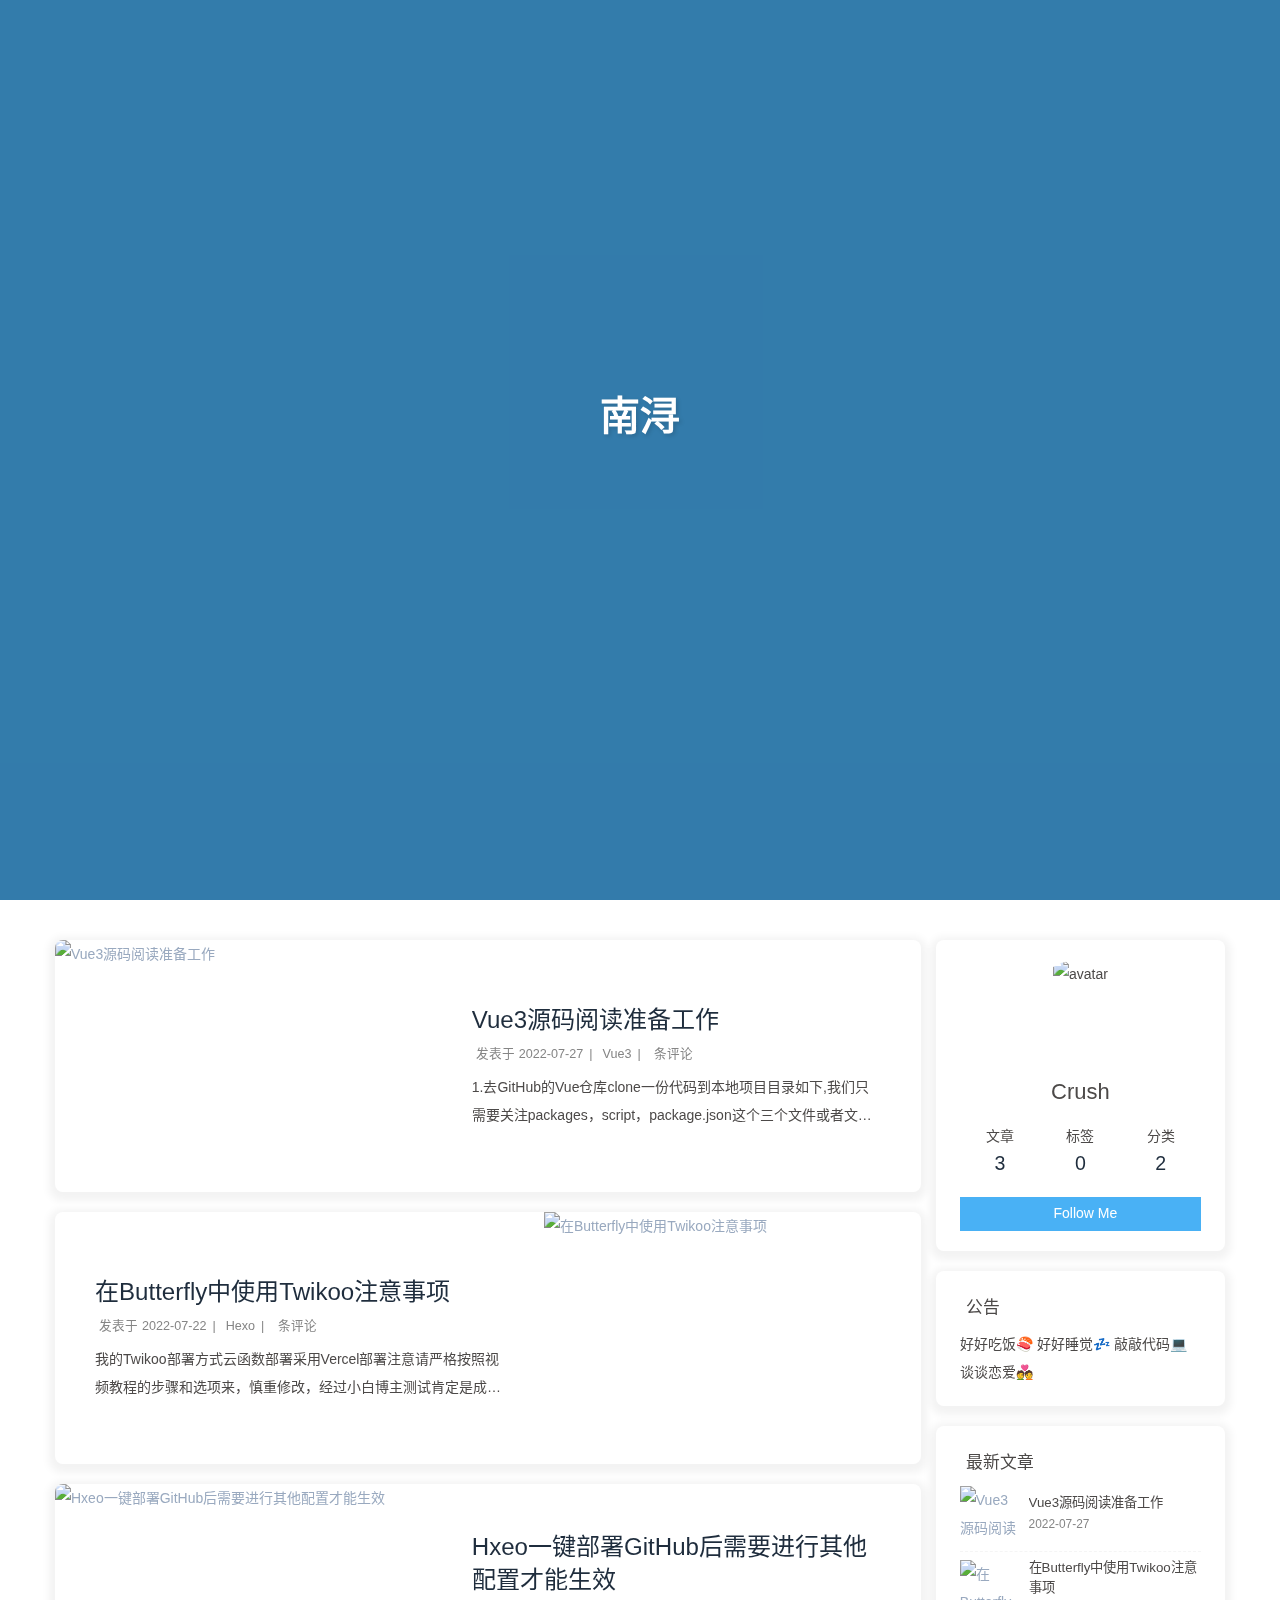
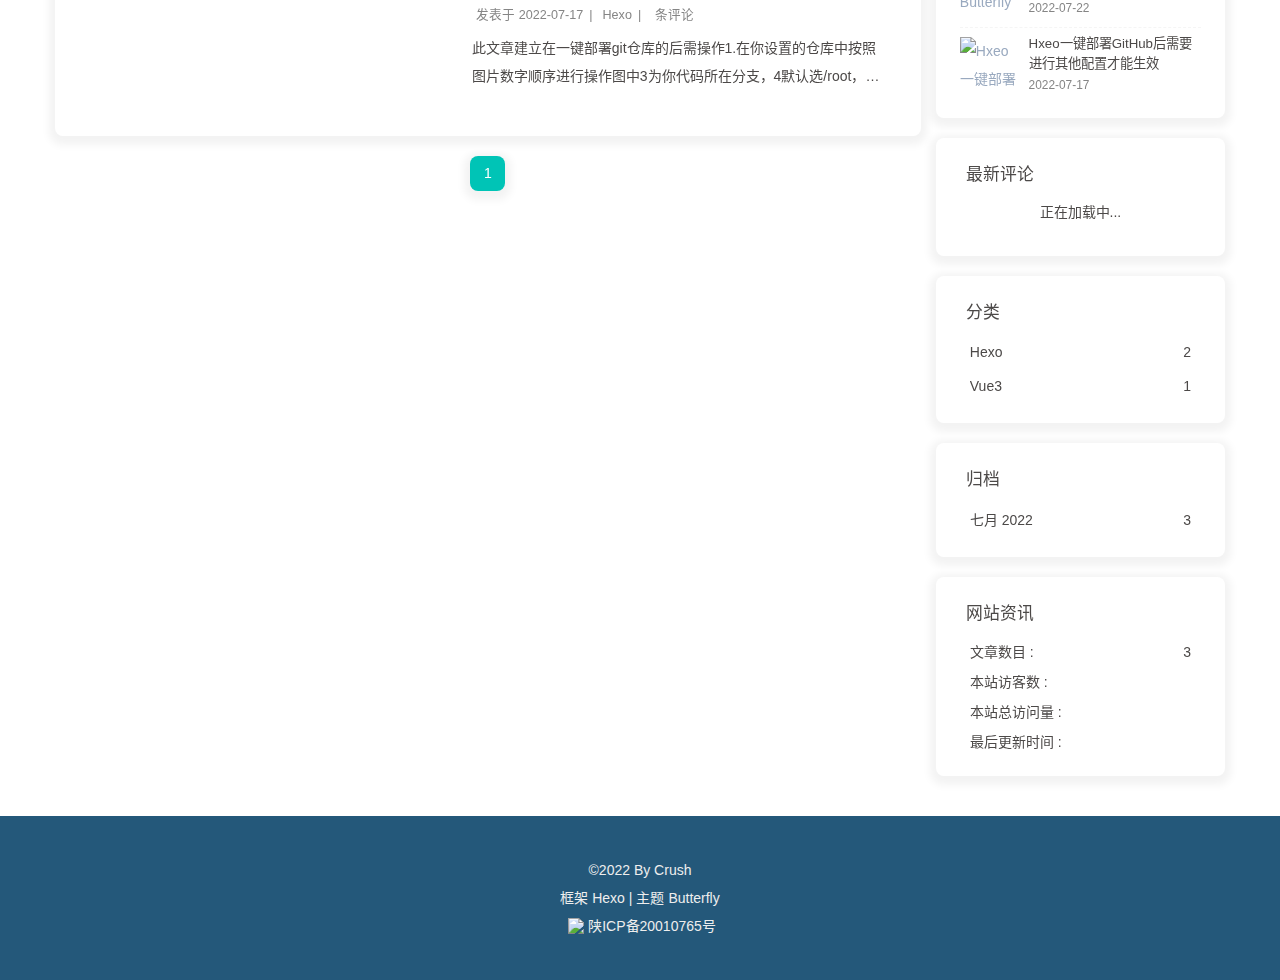
==== commit 933df005: "修改VUe3core下的prepare" ====
--- a/index.html
+++ b/index.html
@@ -48,7 +48,7 @@
   isHome: true,
   isHighlightShrink: false,
   isToc: false,
-  postUpdate: '2022-07-27 16:35:59'
+  postUpdate: '2022-07-29 09:34:53'
 }</script><noscript><style type="text/css">
   #nav {
     opacity: 1
@@ -137,15 +137,15 @@
       }
     }
     detectApple()
-    })(window)</script><meta name="generator" content="Hexo 6.2.0"></head><body><div id="loading-box"><div class="loading-left-bg"></div><div class="loading-right-bg"></div><div class="spinner-box"><div class="configure-border-1"><div class="configure-core"></div></div><div class="configure-border-2"><div class="configure-core"></div></div><div class="loading-word">加载中...</div></div></div><div id="web_bg"></div><div id="sidebar"><div id="menu-mask"></div><div id="sidebar-menus"><div class="avatar-img is-center"><img src="/img/user.jpg" onerror="onerror=null;src='/img/friend_404.gif'" alt="avatar"/></div><div class="sidebar-site-data site-data is-center"><a href="/archives/"><div class="headline">文章</div><div class="length-num">3</div></a><a href="/tags/"><div class="headline">标签</div><div class="length-num">0</div></a><a href="/categories/"><div class="headline">分类</div><div class="length-num">0</div></a></div><hr/><div class="menus_items"><div class="menus_item"><a class="site-page" href="/"><i class="fa-fw fas fa-home"></i><span> 首页</span></a></div><div class="menus_item"><a class="site-page" href="/archives/"><i class="fa-fw fas fa-archive"></i><span> 时间线</span></a></div><div class="menus_item"><a class="site-page group" href="javascript:void(0);"><i class="fa-fw fas fa-list"></i><span> 娱乐</span><i class="fas fa-chevron-down"></i></a><ul class="menus_item_child"><li><a class="site-page child" href="/music/"><i class="fa-fw fas fa-music"></i><span> 音乐</span></a></li><li><a class="site-page child" href="/movies/"><i class="fa-fw fas fa-video"></i><span> 视频</span></a></li></ul></div><div class="menus_item"><a class="site-page" href="/about/"><i class="fa-fw fas fa-heart"></i><span> 关于我</span></a></div></div></div></div><div class="page" id="body-wrap"><header class="full_page" id="page-header" style="background-image: url('/img/back.jpg')"><nav id="nav"><span id="blog_name"><a id="site-name" href="/">南浔</a></span><div id="menus"><div class="menus_items"><div class="menus_item"><a class="site-page" href="/"><i class="fa-fw fas fa-home"></i><span> 首页</span></a></div><div class="menus_item"><a class="site-page" href="/archives/"><i class="fa-fw fas fa-archive"></i><span> 时间线</span></a></div><div class="menus_item"><a class="site-page group" href="javascript:void(0);"><i class="fa-fw fas fa-list"></i><span> 娱乐</span><i class="fas fa-chevron-down"></i></a><ul class="menus_item_child"><li><a class="site-page child" href="/music/"><i class="fa-fw fas fa-music"></i><span> 音乐</span></a></li><li><a class="site-page child" href="/movies/"><i class="fa-fw fas fa-video"></i><span> 视频</span></a></li></ul></div><div class="menus_item"><a class="site-page" href="/about/"><i class="fa-fw fas fa-heart"></i><span> 关于我</span></a></div></div><div id="toggle-menu"><a class="site-page"><i class="fas fa-bars fa-fw"></i></a></div></div></nav><div id="site-info"><h1 id="site-title">南浔</h1><div id="site-subtitle"><span id="subtitle"></span></div></div><div id="scroll-down"><i class="fas fa-angle-down scroll-down-effects"></i></div></header><main class="layout" id="content-inner"><div class="recent-posts" id="recent-posts"><div class="recent-post-item"><div class="post_cover left"><a href="/2022/07/27/Vue3core/prepare/" title="Vue3源码阅读准备工作"><img class="post_bg" src="/img/back.jpg" onerror="this.onerror=null;this.src='/img/404.jpg'" alt="Vue3源码阅读准备工作"></a></div><div class="recent-post-info"><a class="article-title" href="/2022/07/27/Vue3core/prepare/" title="Vue3源码阅读准备工作">Vue3源码阅读准备工作</a><div class="article-meta-wrap"><span class="post-meta-date"><i class="far fa-calendar-alt"></i><span class="article-meta-label">发表于</span><time datetime="2022-07-27T07:36:34.000Z" title="发表于 2022-07-27 15:36:34">2022-07-27</time></span><span class="article-meta"><span class="article-meta-separator">|</span><i class="fas fa-comments"></i><a class="twikoo-count" href="/2022/07/27/Vue3core/prepare/#post-comment"><i class="fa-solid fa-spinner fa-spin"></i></a><span class="article-meta-label"> 条评论</span></span></div><div class="content">1.去GitHub的Vue仓库clone一份代码到本地项目目录如下,我们只需要关注packages，script，package.json这个三个文件或者文件夹里的东西，其他文件的作用不懂可自行搜索packages：源码包的所在文件夹script：脚本命令配置的所在文件夹package.json：项目的版本，脚本命令，依赖包以其他一些配置
+    })(window)</script><meta name="generator" content="Hexo 6.2.0"></head><body><div id="loading-box"><div class="loading-left-bg"></div><div class="loading-right-bg"></div><div class="spinner-box"><div class="configure-border-1"><div class="configure-core"></div></div><div class="configure-border-2"><div class="configure-core"></div></div><div class="loading-word">加载中...</div></div></div><div id="web_bg"></div><div id="sidebar"><div id="menu-mask"></div><div id="sidebar-menus"><div class="avatar-img is-center"><img src="/img/user.jpg" onerror="onerror=null;src='/img/friend_404.gif'" alt="avatar"/></div><div class="sidebar-site-data site-data is-center"><a href="/archives/"><div class="headline">文章</div><div class="length-num">3</div></a><a href="/tags/"><div class="headline">标签</div><div class="length-num">0</div></a><a href="/categories/"><div class="headline">分类</div><div class="length-num">2</div></a></div><hr/><div class="menus_items"><div class="menus_item"><a class="site-page" href="/"><i class="fa-fw fas fa-home"></i><span> 首页</span></a></div><div class="menus_item"><a class="site-page" href="/archives/"><i class="fa-fw fas fa-archive"></i><span> 时间线</span></a></div><div class="menus_item"><a class="site-page" href="/categories/"><i class="fa-fw fas fa-folder-open"></i><span> 分类</span></a></div><div class="menus_item"><a class="site-page group" href="javascript:void(0);"><i class="fa-fw fas fa-list"></i><span> 娱乐</span><i class="fas fa-chevron-down"></i></a><ul class="menus_item_child"><li><a class="site-page child" href="/music/"><i class="fa-fw fas fa-music"></i><span> 音乐</span></a></li><li><a class="site-page child" href="/movies/"><i class="fa-fw fas fa-video"></i><span> 视频</span></a></li></ul></div><div class="menus_item"><a class="site-page" href="/about/"><i class="fa-fw fas fa-heart"></i><span> 关于我</span></a></div></div></div></div><div class="page" id="body-wrap"><header class="full_page" id="page-header" style="background-image: url('/img/back.jpg')"><nav id="nav"><span id="blog_name"><a id="site-name" href="/">南浔</a></span><div id="menus"><div class="menus_items"><div class="menus_item"><a class="site-page" href="/"><i class="fa-fw fas fa-home"></i><span> 首页</span></a></div><div class="menus_item"><a class="site-page" href="/archives/"><i class="fa-fw fas fa-archive"></i><span> 时间线</span></a></div><div class="menus_item"><a class="site-page" href="/categories/"><i class="fa-fw fas fa-folder-open"></i><span> 分类</span></a></div><div class="menus_item"><a class="site-page group" href="javascript:void(0);"><i class="fa-fw fas fa-list"></i><span> 娱乐</span><i class="fas fa-chevron-down"></i></a><ul class="menus_item_child"><li><a class="site-page child" href="/music/"><i class="fa-fw fas fa-music"></i><span> 音乐</span></a></li><li><a class="site-page child" href="/movies/"><i class="fa-fw fas fa-video"></i><span> 视频</span></a></li></ul></div><div class="menus_item"><a class="site-page" href="/about/"><i class="fa-fw fas fa-heart"></i><span> 关于我</span></a></div></div><div id="toggle-menu"><a class="site-page"><i class="fas fa-bars fa-fw"></i></a></div></div></nav><div id="site-info"><h1 id="site-title">南浔</h1><div id="site-subtitle"><span id="subtitle"></span></div></div><div id="scroll-down"><i class="fas fa-angle-down scroll-down-effects"></i></div></header><main class="layout" id="content-inner"><div class="recent-posts" id="recent-posts"><div class="recent-post-item"><div class="post_cover left"><a href="/2022/07/27/Vue3core/prepare/" title="Vue3源码阅读准备工作"><img class="post_bg" src="/img/back.jpg" onerror="this.onerror=null;this.src='/img/404.jpg'" alt="Vue3源码阅读准备工作"></a></div><div class="recent-post-info"><a class="article-title" href="/2022/07/27/Vue3core/prepare/" title="Vue3源码阅读准备工作">Vue3源码阅读准备工作</a><div class="article-meta-wrap"><span class="post-meta-date"><i class="far fa-calendar-alt"></i><span class="article-meta-label">发表于</span><time datetime="2022-07-27T07:36:34.000Z" title="发表于 2022-07-27 15:36:34">2022-07-27</time></span><span class="article-meta"><span class="article-meta-separator">|</span><i class="fas fa-inbox"></i><a class="article-meta__categories" href="/categories/Vue3/">Vue3</a></span><span class="article-meta"><span class="article-meta-separator">|</span><i class="fas fa-comments"></i><a class="twikoo-count" href="/2022/07/27/Vue3core/prepare/#post-comment"><i class="fa-solid fa-spinner fa-spin"></i></a><span class="article-meta-label"> 条评论</span></span></div><div class="content">1.去GitHub的Vue仓库clone一份代码到本地项目目录如下,我们只需要关注packages，script，package.json这个三个文件或者文件夹里的东西，其他文件的作用不懂可自行搜索packages：源码包的所在文件夹script：脚本命令配置的所在文件夹package.json：项目的版本，脚本命令，依赖包以其他一些配置
 2.安装依赖包作者的源码是V3.2.37版本的，因为vue官方已经把项目的包管理工具改为pnpm，所以跟以前一样使用npm命令来安装依赖肯定是不行的
 安装时请注意node版本，不要低于16.11.0
-123# 1.全局安装pnpmnpm install -g pnpm# 2.安装依赖包
+1234# 1.全局安装pnpmnpm install -g pnpm# 2.安装依赖包pnpm installl
 
 3.打包生成本地测试vue.global.js文件既然要调试源码开启sourcemap少不了，以前需要在脚本命令下加入--sourcemap，现在好了，dev的配置文件的sourcemap: true已经帮我们做好了运行命令 pnpm dev即可在如下dist文件夹看到两个文件，就是我们的生成的vue打包后的源代码
-4.开启本地测试运行 pnpm serve开启本地 ...</div></div></div><div class="recent-post-item"><div class="post_cover right"><a href="/2022/07/22/butterflyUseTwikoo/" title="在Butterfly中使用Twikoo注意事项"><img class="post_bg" src="/img/back.jpg" onerror="this.onerror=null;this.src='/img/404.jpg'" alt="在Butterfly中使用Twikoo注意事项"></a></div><div class="recent-post-info"><a class="article-title" href="/2022/07/22/butterflyUseTwikoo/" title="在Butterfly中使用Twikoo注意事项">在Butterfly中使用Twikoo注意事项</a><div class="article-meta-wrap"><span class="post-meta-date"><i class="far fa-calendar-alt"></i><span class="article-meta-label">发表于</span><time datetime="2022-07-22T07:36:34.000Z" title="发表于 2022-07-22 15:36:34">2022-07-22</time></span><span class="article-meta"><span class="article-meta-separator">|</span><i class="fas fa-comments"></i><a class="twikoo-count" href="/2022/07/22/butterflyUseTwikoo/#post-comment"><i class="fa-solid fa-spinner fa-spin"></i></a><span class="article-meta-label"> 条评论</span></span></div><div class="content">我的Twikoo部署方式云函数部署采用Vercel部署注意请严格按照视频教程的步骤和选项来，慎重修改，经过小白博主测试肯定是成功的
+4.开启本地测试运行  ...</div></div></div><div class="recent-post-item"><div class="post_cover right"><a href="/2022/07/22/butterflyUseTwikoo/" title="在Butterfly中使用Twikoo注意事项"><img class="post_bg" src="/img/back.jpg" onerror="this.onerror=null;this.src='/img/404.jpg'" alt="在Butterfly中使用Twikoo注意事项"></a></div><div class="recent-post-info"><a class="article-title" href="/2022/07/22/butterflyUseTwikoo/" title="在Butterfly中使用Twikoo注意事项">在Butterfly中使用Twikoo注意事项</a><div class="article-meta-wrap"><span class="post-meta-date"><i class="far fa-calendar-alt"></i><span class="article-meta-label">发表于</span><time datetime="2022-07-22T07:36:34.000Z" title="发表于 2022-07-22 15:36:34">2022-07-22</time></span><span class="article-meta"><span class="article-meta-separator">|</span><i class="fas fa-inbox"></i><a class="article-meta__categories" href="/categories/Hexo/">Hexo</a></span><span class="article-meta"><span class="article-meta-separator">|</span><i class="fas fa-comments"></i><a class="twikoo-count" href="/2022/07/22/butterflyUseTwikoo/#post-comment"><i class="fa-solid fa-spinner fa-spin"></i></a><span class="article-meta-label"> 条评论</span></span></div><div class="content">我的Twikoo部署方式云函数部署采用Vercel部署注意请严格按照视频教程的步骤和选项来，慎重修改，经过小白博主测试肯定是成功的
 前端部署在Hexo的Butterfly主题在Hexo的Butterfly使用时请注意一问题comments-use必须要使用Twikoo或者你使用的评论插件名字不然就会跟博主一样排查很多问题，发现他一直用的是Valine,Disqus默认主题
-123456789101112131415161718comments:  # Up to two comments system, the first will be shown as default  # Choose: Disqus/Disqusjs/Livere/Gitalk/Valine/Waline/Utterances/Facebook Comments/Twikoo/Giscus/Remark42  use: Twikoo   # 默认的是Valine,Disqus，但是要实现共呢个还是要去文档查看  text: true # Display the comment name next to the  ...</div></div></div><div class="recent-post-item"><div class="post_cover left"><a href="/2022/07/17/GitHubPages/" title="Hxeo一键部署GitHub后需要进行其他配置才能生效"><img class="post_bg" src="/img/back.jpg" onerror="this.onerror=null;this.src='/img/404.jpg'" alt="Hxeo一键部署GitHub后需要进行其他配置才能生效"></a></div><div class="recent-post-info"><a class="article-title" href="/2022/07/17/GitHubPages/" title="Hxeo一键部署GitHub后需要进行其他配置才能生效">Hxeo一键部署GitHub后需要进行其他配置才能生效</a><div class="article-meta-wrap"><span class="post-meta-date"><i class="far fa-calendar-alt"></i><span class="article-meta-label">发表于</span><time datetime="2022-07-17T07:36:34.000Z" title="发表于 2022-07-17 15:36:34">2022-07-17</time></span><span class="article-meta"><span class="article-meta-separator">|</span><i class="fas fa-comments"></i><a class="twikoo-count" href="/2022/07/17/GitHubPages/#post-comment"><i class="fa-solid fa-spinner fa-spin"></i></a><span class="article-meta-label"> 条评论</span></span></div><div class="content">此文章建立在一键部署git仓库的后需操作1.在你设置的仓库中按照图片数字顺序进行操作图中3为你代码所在分支，4默认选&#x2F;root，点击保存后就会出现5所示，就是你的网站地址
+123456789101112131415161718comments:  # Up to two comments system, the first will be shown as default  # Choose: Disqus/Disqusjs/Livere/Gitalk/Valine/Waline/Utterances/Facebook Comments/Twikoo/Giscus/Remark42  use: Twikoo   # 默认的是Valine,Disqus，但是要实现共呢个还是要去文档查看  text: true # Display the comment name next to the  ...</div></div></div><div class="recent-post-item"><div class="post_cover left"><a href="/2022/07/17/GitHubPages/" title="Hxeo一键部署GitHub后需要进行其他配置才能生效"><img class="post_bg" src="/img/back.jpg" onerror="this.onerror=null;this.src='/img/404.jpg'" alt="Hxeo一键部署GitHub后需要进行其他配置才能生效"></a></div><div class="recent-post-info"><a class="article-title" href="/2022/07/17/GitHubPages/" title="Hxeo一键部署GitHub后需要进行其他配置才能生效">Hxeo一键部署GitHub后需要进行其他配置才能生效</a><div class="article-meta-wrap"><span class="post-meta-date"><i class="far fa-calendar-alt"></i><span class="article-meta-label">发表于</span><time datetime="2022-07-17T07:36:34.000Z" title="发表于 2022-07-17 15:36:34">2022-07-17</time></span><span class="article-meta"><span class="article-meta-separator">|</span><i class="fas fa-inbox"></i><a class="article-meta__categories" href="/categories/Hexo/">Hexo</a></span><span class="article-meta"><span class="article-meta-separator">|</span><i class="fas fa-comments"></i><a class="twikoo-count" href="/2022/07/17/GitHubPages/#post-comment"><i class="fa-solid fa-spinner fa-spin"></i></a><span class="article-meta-label"> 条评论</span></span></div><div class="content">此文章建立在一键部署git仓库的后需操作1.在你设置的仓库中按照图片数字顺序进行操作图中3为你代码所在分支，4默认选&#x2F;root，点击保存后就会出现5所示，就是你的网站地址
 
 
 
@@ -156,7 +156,14 @@
 如果不按照5提示的地址修改url与root，就会出现样式文件请求不到的结果(域名解析的配置)
 12url: https://hexo.xuejianblog.com/ # 你的域名root: /
 
-3.修改完后运行命令在进行一键部署一次,等待一会就可以看到效果啦12// 此命令在git下运行hexo clean &amp;&amp; hexo g &amp;&amp; hexo d</div></div></div><nav id="pagination"><div class="pagination"><span class="page-number current">1</span></div></nav></div><div class="aside-content" id="aside-content"><div class="card-widget card-info"><div class="is-center"><div class="avatar-img"><img src="/img/user.jpg" onerror="this.onerror=null;this.src='/img/friend_404.gif'" alt="avatar"/></div><div class="author-info__name">Crush</div><div class="author-info__description"></div></div><div class="card-info-data site-data is-center"><a href="/archives/"><div class="headline">文章</div><div class="length-num">3</div></a><a href="/tags/"><div class="headline">标签</div><div class="length-num">0</div></a><a href="/categories/"><div class="headline">分类</div><div class="length-num">0</div></a></div><a id="card-info-btn" target="_blank" rel="noopener" href="https://github.com/crush2020"><i class="fab fa-github"></i><span>Follow Me</span></a></div><div class="card-widget card-announcement"><div class="item-headline"><i class="fas fa-bullhorn fa-shake"></i><span>公告</span></div><div class="announcement_content">好好吃饭🍣 好好睡觉💤 敲敲代码💻 谈谈恋爱💑</div></div><div class="sticky_layout"><div class="card-widget card-recent-post"><div class="item-headline"><i class="fas fa-history"></i><span>最新文章</span></div><div class="aside-list"><div class="aside-list-item"><a class="thumbnail" href="/2022/07/27/Vue3core/prepare/" title="Vue3源码阅读准备工作"><img src="/img/back.jpg" onerror="this.onerror=null;this.src='/img/404.jpg'" alt="Vue3源码阅读准备工作"/></a><div class="content"><a class="title" href="/2022/07/27/Vue3core/prepare/" title="Vue3源码阅读准备工作">Vue3源码阅读准备工作</a><time datetime="2022-07-27T07:36:34.000Z" title="发表于 2022-07-27 15:36:34">2022-07-27</time></div></div><div class="aside-list-item"><a class="thumbnail" href="/2022/07/22/butterflyUseTwikoo/" title="在Butterfly中使用Twikoo注意事项"><img src="/img/back.jpg" onerror="this.onerror=null;this.src='/img/404.jpg'" alt="在Butterfly中使用Twikoo注意事项"/></a><div class="content"><a class="title" href="/2022/07/22/butterflyUseTwikoo/" title="在Butterfly中使用Twikoo注意事项">在Butterfly中使用Twikoo注意事项</a><time datetime="2022-07-22T07:36:34.000Z" title="发表于 2022-07-22 15:36:34">2022-07-22</time></div></div><div class="aside-list-item"><a class="thumbnail" href="/2022/07/17/GitHubPages/" title="Hxeo一键部署GitHub后需要进行其他配置才能生效"><img src="/img/back.jpg" onerror="this.onerror=null;this.src='/img/404.jpg'" alt="Hxeo一键部署GitHub后需要进行其他配置才能生效"/></a><div class="content"><a class="title" href="/2022/07/17/GitHubPages/" title="Hxeo一键部署GitHub后需要进行其他配置才能生效">Hxeo一键部署GitHub后需要进行其他配置才能生效</a><time datetime="2022-07-17T07:36:34.000Z" title="发表于 2022-07-17 15:36:34">2022-07-17</time></div></div></div></div><div class="card-widget" id="card-newest-comments"><div class="item-headline"><i class="fas fa-comment-dots"></i><span>最新评论</span></div><div class="aside-list"><span>正在加载中...</span></div></div><div class="card-widget card-archives"><div class="item-headline"><i class="fas fa-archive"></i><span>归档</span></div><ul class="card-archive-list"><li class="card-archive-list-item"><a class="card-archive-list-link" href="/archives/2022/07/"><span class="card-archive-list-date">七月 2022</span><span class="card-archive-list-count">3</span></a></li></ul></div><div class="card-widget card-webinfo"><div class="item-headline"><i class="fas fa-chart-line"></i><span>网站资讯</span></div><div class="webinfo"><div class="webinfo-item"><div class="item-name">文章数目 :</div><div class="item-count">3</div></div><div class="webinfo-item"><div class="item-name">本站访客数 :</div><div class="item-count" id="busuanzi_value_site_uv"><i class="fa-solid fa-spinner fa-spin"></i></div></div><div class="webinfo-item"><div class="item-name">本站总访问量 :</div><div class="item-count" id="busuanzi_value_site_pv"><i class="fa-solid fa-spinner fa-spin"></i></div></div><div class="webinfo-item"><div class="item-name">最后更新时间 :</div><div class="item-count" id="last-push-date" data-lastPushDate="2022-07-27T08:35:59.019Z"><i class="fa-solid fa-spinner fa-spin"></i></div></div></div></div></div></div></main><footer id="footer" style="background-image: url('/img/back.jpg')"><div id="footer-wrap"><div class="copyright">&copy;2022 By Crush</div><div class="framework-info"><span>框架 </span><a target="_blank" rel="noopener" href="https://hexo.io">Hexo</a><span class="footer-separator">|</span><span>主题 </span><a target="_blank" rel="noopener" href="https://github.com/jerryc127/hexo-theme-butterfly">Butterfly</a></div><div class="footer_custom_text"><a target="_blank" rel="noopener" href="https://beian.miit.gov.cn/#/Integrated/index"><img class="icp-icon" src="https://g.csdnimg.cn/common/csdn-footer/images/badge.png"><span>陕ICP备20010765号</span></a></div></div></footer></div><div id="rightside"><div id="rightside-config-hide"><button id="darkmode" type="button" title="浅色和深色模式转换"><i class="fas fa-adjust"></i></button><button id="hide-aside-btn" type="button" title="单栏和双栏切换"><i class="fas fa-arrows-alt-h"></i></button></div><div id="rightside-config-show"><button id="rightside_config" type="button" title="设置"><i class="fas fa-cog fa-spin"></i></button><button id="go-up" type="button" title="回到顶部"><i class="fas fa-arrow-up"></i></button></div></div><div><script src="/js/utils.js"></script><script src="/js/main.js"></script><script src="https://cdn.jsdelivr.net/npm/@fancyapps/ui/dist/fancybox.umd.min.js"></script><script>var preloader = {
+3.修改完后运行命令在进行一键部署一次,等待一会就可以看到效果啦12// 此命令在git下运行hexo clean &amp;&amp; hexo g &amp;&amp; hexo d</div></div></div><nav id="pagination"><div class="pagination"><span class="page-number current">1</span></div></nav></div><div class="aside-content" id="aside-content"><div class="card-widget card-info"><div class="is-center"><div class="avatar-img"><img src="/img/user.jpg" onerror="this.onerror=null;this.src='/img/friend_404.gif'" alt="avatar"/></div><div class="author-info__name">Crush</div><div class="author-info__description"></div></div><div class="card-info-data site-data is-center"><a href="/archives/"><div class="headline">文章</div><div class="length-num">3</div></a><a href="/tags/"><div class="headline">标签</div><div class="length-num">0</div></a><a href="/categories/"><div class="headline">分类</div><div class="length-num">2</div></a></div><a id="card-info-btn" target="_blank" rel="noopener" href="https://github.com/crush2020"><i class="fab fa-github"></i><span>Follow Me</span></a></div><div class="card-widget card-announcement"><div class="item-headline"><i class="fas fa-bullhorn fa-shake"></i><span>公告</span></div><div class="announcement_content">好好吃饭🍣 好好睡觉💤 敲敲代码💻 谈谈恋爱💑</div></div><div class="sticky_layout"><div class="card-widget card-recent-post"><div class="item-headline"><i class="fas fa-history"></i><span>最新文章</span></div><div class="aside-list"><div class="aside-list-item"><a class="thumbnail" href="/2022/07/27/Vue3core/prepare/" title="Vue3源码阅读准备工作"><img src="/img/back.jpg" onerror="this.onerror=null;this.src='/img/404.jpg'" alt="Vue3源码阅读准备工作"/></a><div class="content"><a class="title" href="/2022/07/27/Vue3core/prepare/" title="Vue3源码阅读准备工作">Vue3源码阅读准备工作</a><time datetime="2022-07-27T07:36:34.000Z" title="发表于 2022-07-27 15:36:34">2022-07-27</time></div></div><div class="aside-list-item"><a class="thumbnail" href="/2022/07/22/butterflyUseTwikoo/" title="在Butterfly中使用Twikoo注意事项"><img src="/img/back.jpg" onerror="this.onerror=null;this.src='/img/404.jpg'" alt="在Butterfly中使用Twikoo注意事项"/></a><div class="content"><a class="title" href="/2022/07/22/butterflyUseTwikoo/" title="在Butterfly中使用Twikoo注意事项">在Butterfly中使用Twikoo注意事项</a><time datetime="2022-07-22T07:36:34.000Z" title="发表于 2022-07-22 15:36:34">2022-07-22</time></div></div><div class="aside-list-item"><a class="thumbnail" href="/2022/07/17/GitHubPages/" title="Hxeo一键部署GitHub后需要进行其他配置才能生效"><img src="/img/back.jpg" onerror="this.onerror=null;this.src='/img/404.jpg'" alt="Hxeo一键部署GitHub后需要进行其他配置才能生效"/></a><div class="content"><a class="title" href="/2022/07/17/GitHubPages/" title="Hxeo一键部署GitHub后需要进行其他配置才能生效">Hxeo一键部署GitHub后需要进行其他配置才能生效</a><time datetime="2022-07-17T07:36:34.000Z" title="发表于 2022-07-17 15:36:34">2022-07-17</time></div></div></div></div><div class="card-widget" id="card-newest-comments"><div class="item-headline"><i class="fas fa-comment-dots"></i><span>最新评论</span></div><div class="aside-list"><span>正在加载中...</span></div></div><div class="card-widget card-categories"><div class="item-headline">
+            <i class="fas fa-folder-open"></i>
+            <span>分类</span>
+            
+            </div>
+            <ul class="card-category-list" id="aside-cat-list">
+            <li class="card-category-list-item "><a class="card-category-list-link" href="/categories/Hexo/"><span class="card-category-list-name">Hexo</span><span class="card-category-list-count">2</span></a></li><li class="card-category-list-item "><a class="card-category-list-link" href="/categories/Vue3/"><span class="card-category-list-name">Vue3</span><span class="card-category-list-count">1</span></a></li>
+            </ul></div><div class="card-widget card-archives"><div class="item-headline"><i class="fas fa-archive"></i><span>归档</span></div><ul class="card-archive-list"><li class="card-archive-list-item"><a class="card-archive-list-link" href="/archives/2022/07/"><span class="card-archive-list-date">七月 2022</span><span class="card-archive-list-count">3</span></a></li></ul></div><div class="card-widget card-webinfo"><div class="item-headline"><i class="fas fa-chart-line"></i><span>网站资讯</span></div><div class="webinfo"><div class="webinfo-item"><div class="item-name">文章数目 :</div><div class="item-count">3</div></div><div class="webinfo-item"><div class="item-name">本站访客数 :</div><div class="item-count" id="busuanzi_value_site_uv"><i class="fa-solid fa-spinner fa-spin"></i></div></div><div class="webinfo-item"><div class="item-name">本站总访问量 :</div><div class="item-count" id="busuanzi_value_site_pv"><i class="fa-solid fa-spinner fa-spin"></i></div></div><div class="webinfo-item"><div class="item-name">最后更新时间 :</div><div class="item-count" id="last-push-date" data-lastPushDate="2022-07-29T01:34:53.125Z"><i class="fa-solid fa-spinner fa-spin"></i></div></div></div></div></div></div></main><footer id="footer" style="background-image: url('/img/back.jpg')"><div id="footer-wrap"><div class="copyright">&copy;2022 By Crush</div><div class="framework-info"><span>框架 </span><a target="_blank" rel="noopener" href="https://hexo.io">Hexo</a><span class="footer-separator">|</span><span>主题 </span><a target="_blank" rel="noopener" href="https://github.com/jerryc127/hexo-theme-butterfly">Butterfly</a></div><div class="footer_custom_text"><a target="_blank" rel="noopener" href="https://beian.miit.gov.cn/#/Integrated/index"><img class="icp-icon" src="https://g.csdnimg.cn/common/csdn-footer/images/badge.png"><span>陕ICP备20010765号</span></a></div></div></footer></div><div id="rightside"><div id="rightside-config-hide"><button id="darkmode" type="button" title="浅色和深色模式转换"><i class="fas fa-adjust"></i></button><button id="hide-aside-btn" type="button" title="单栏和双栏切换"><i class="fas fa-arrows-alt-h"></i></button></div><div id="rightside-config-show"><button id="rightside_config" type="button" title="设置"><i class="fas fa-cog fa-spin"></i></button><button id="go-up" type="button" title="回到顶部"><i class="fas fa-arrow-up"></i></button></div></div><div><script src="/js/utils.js"></script><script src="/js/main.js"></script><script src="https://cdn.jsdelivr.net/npm/@fancyapps/ui/dist/fancybox.umd.min.js"></script><script>var preloader = {
   endLoading: () => {
     document.body.style.overflow = 'auto';
     document.getElementById('loading-box').classList.add("loaded")
